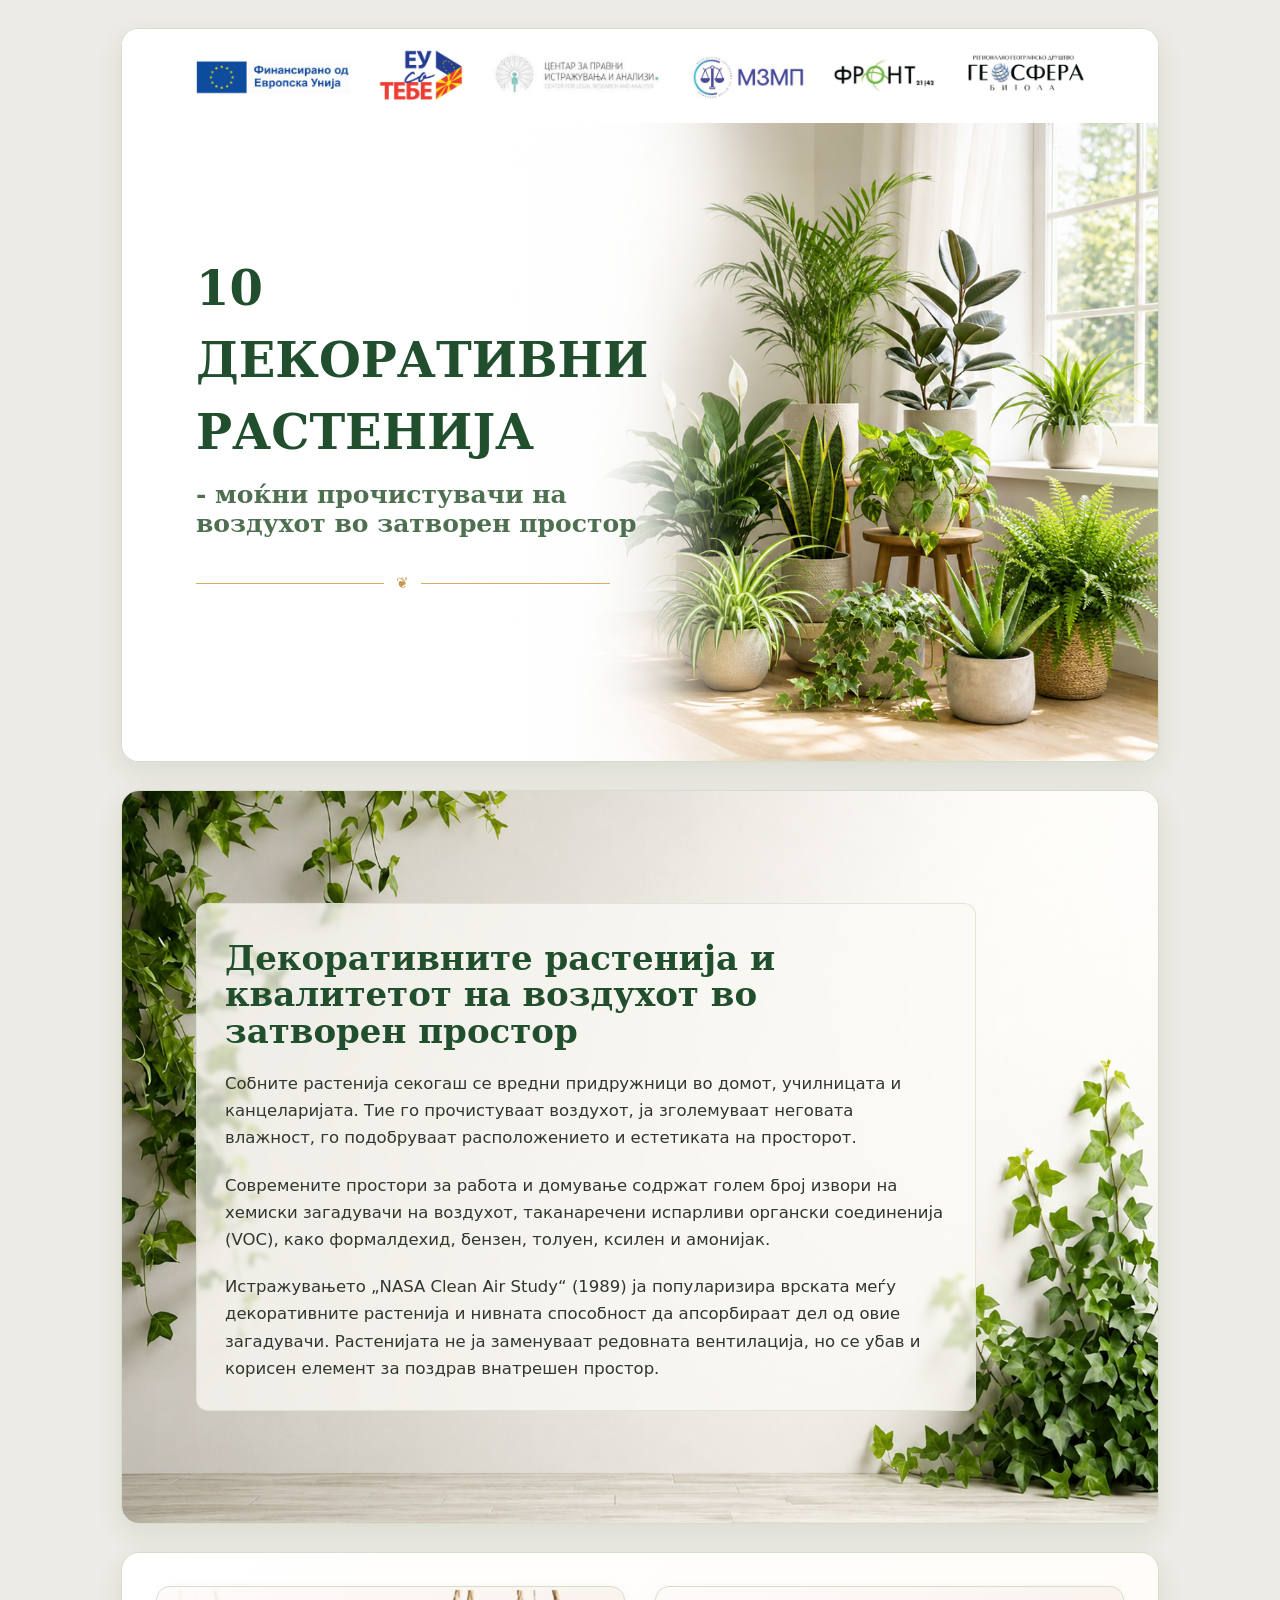
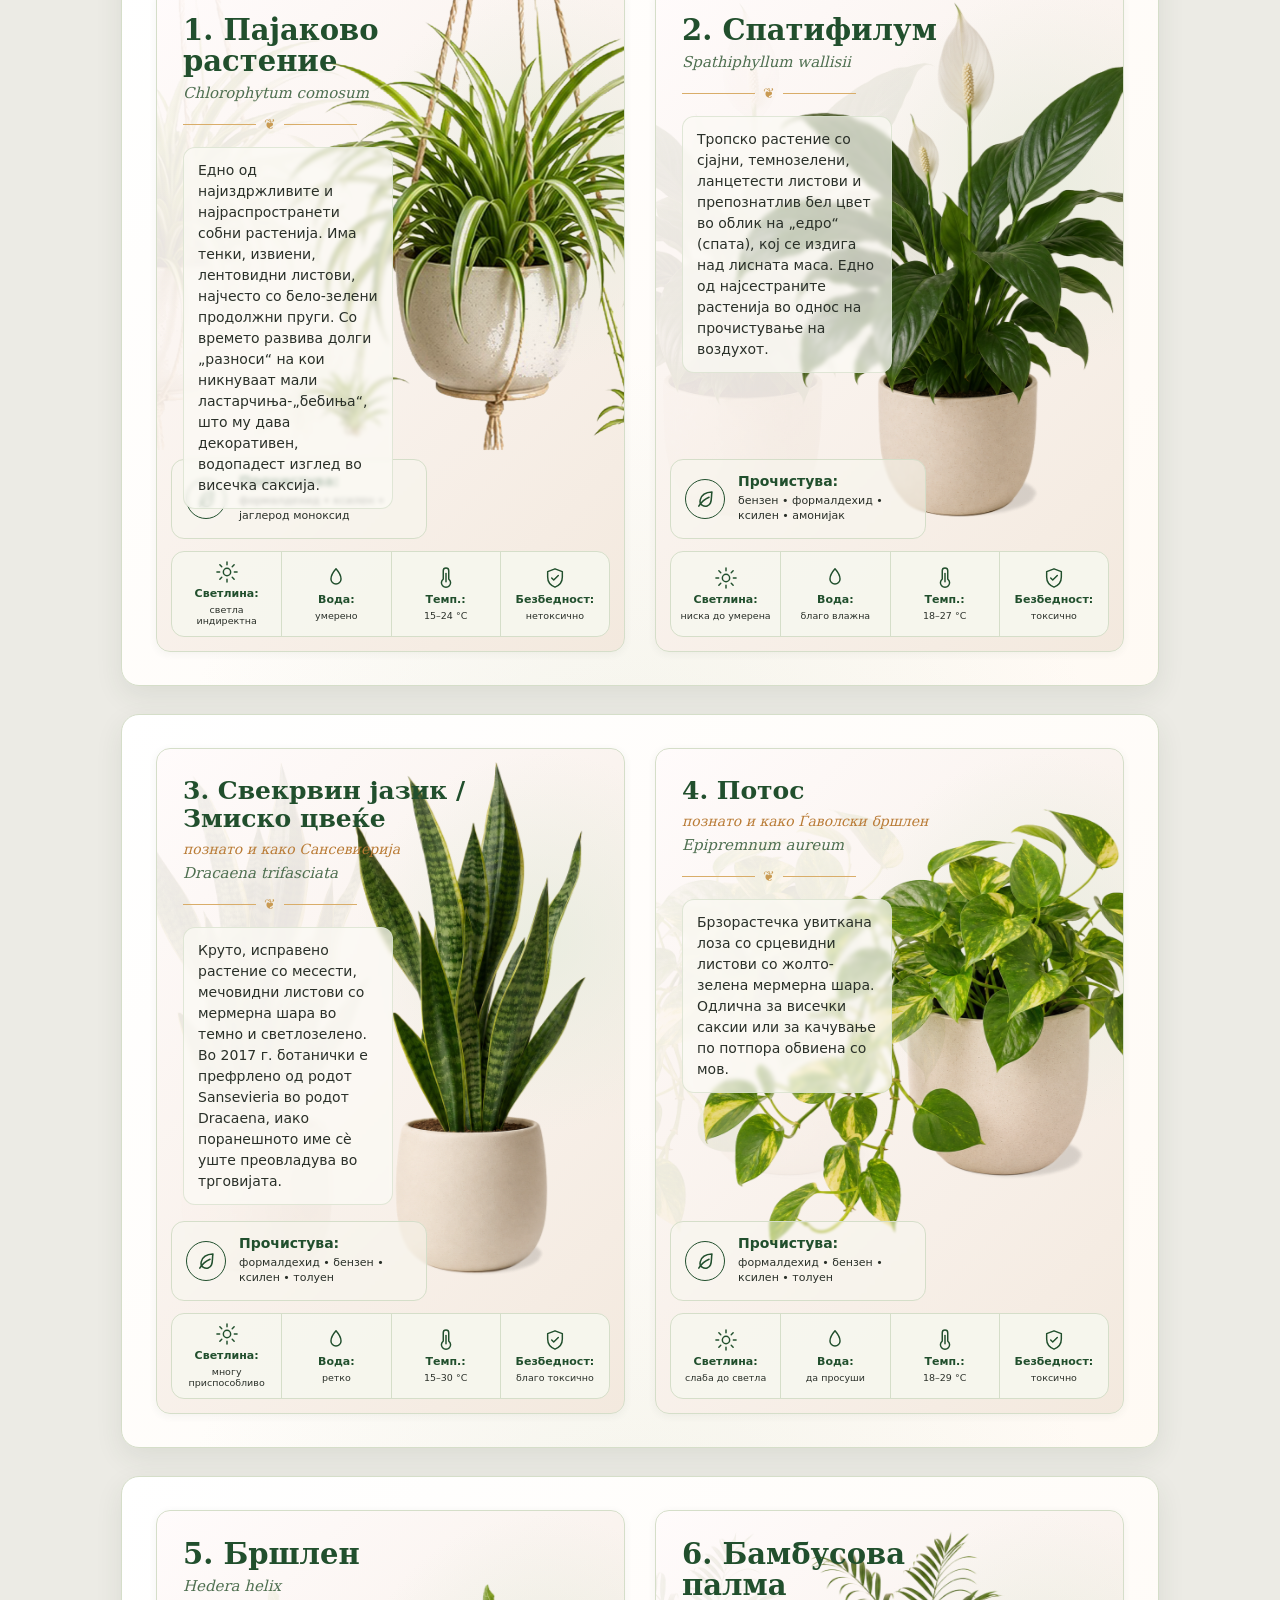
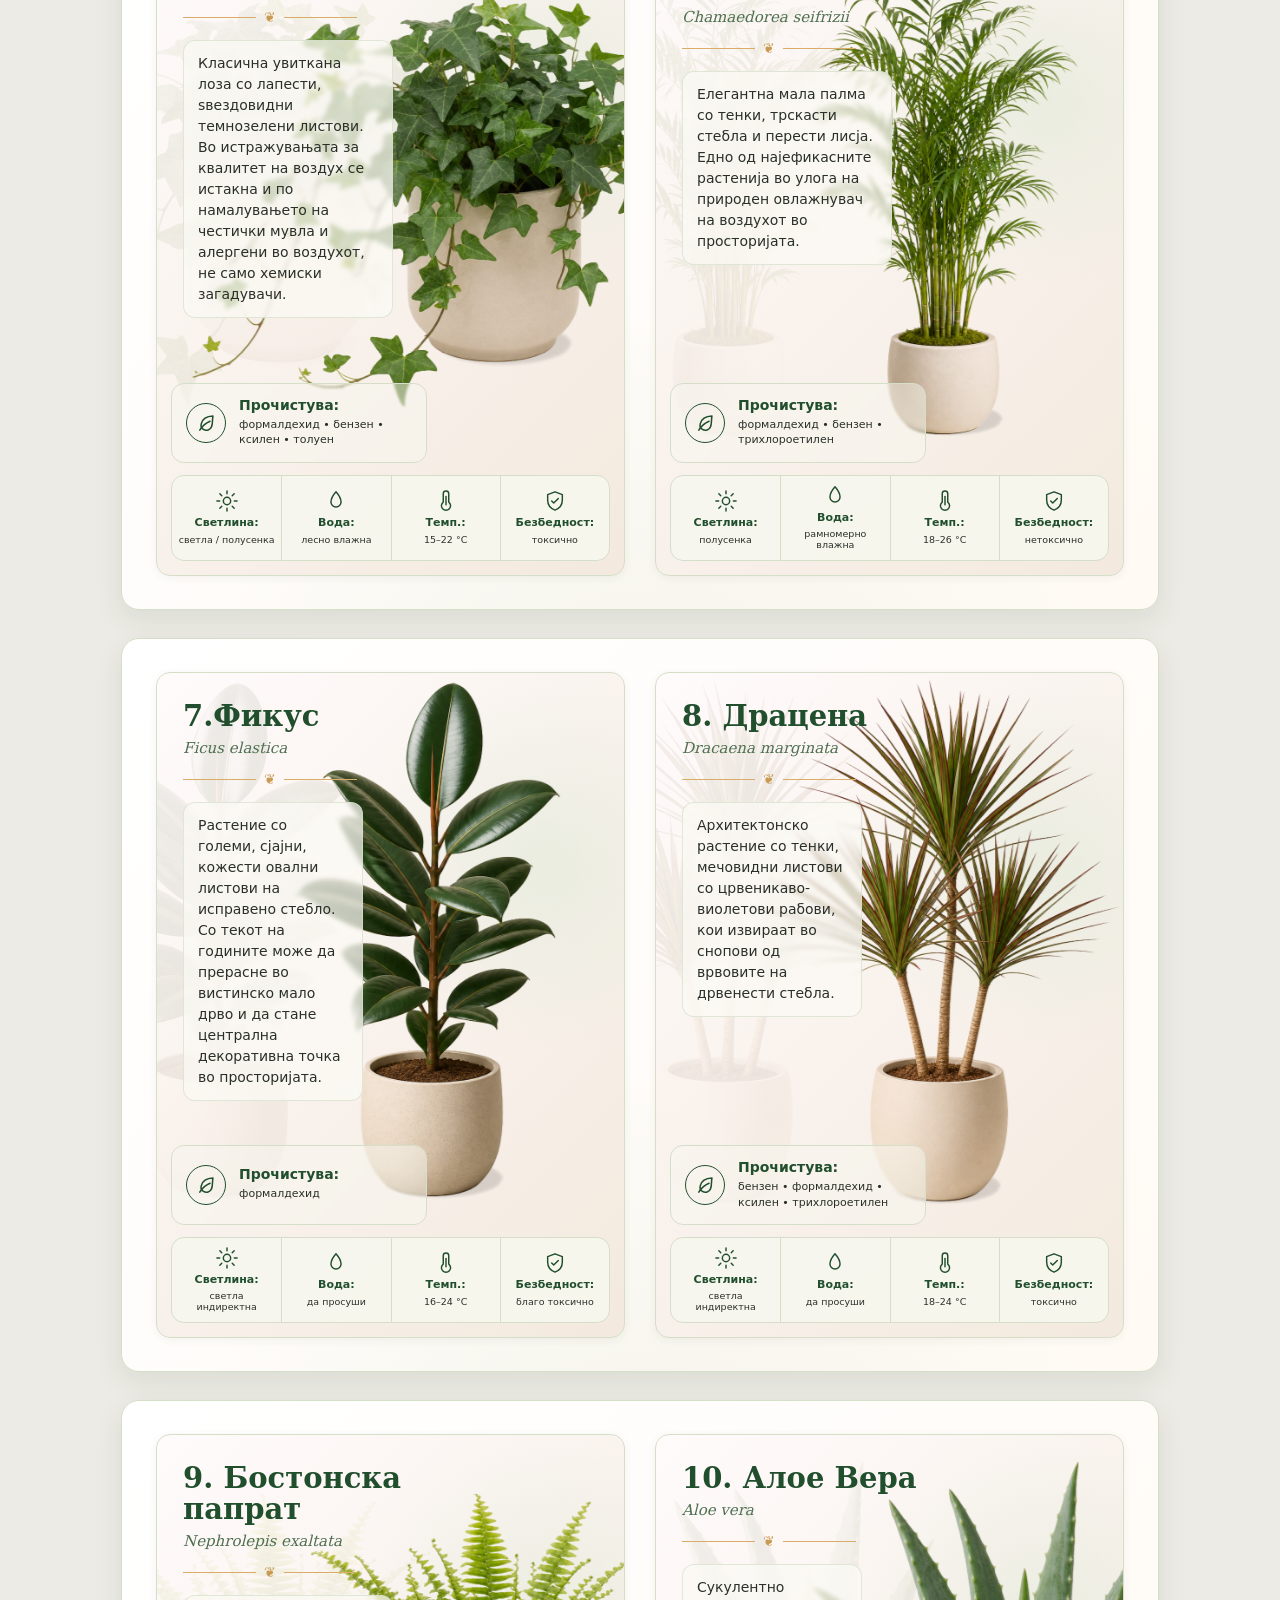
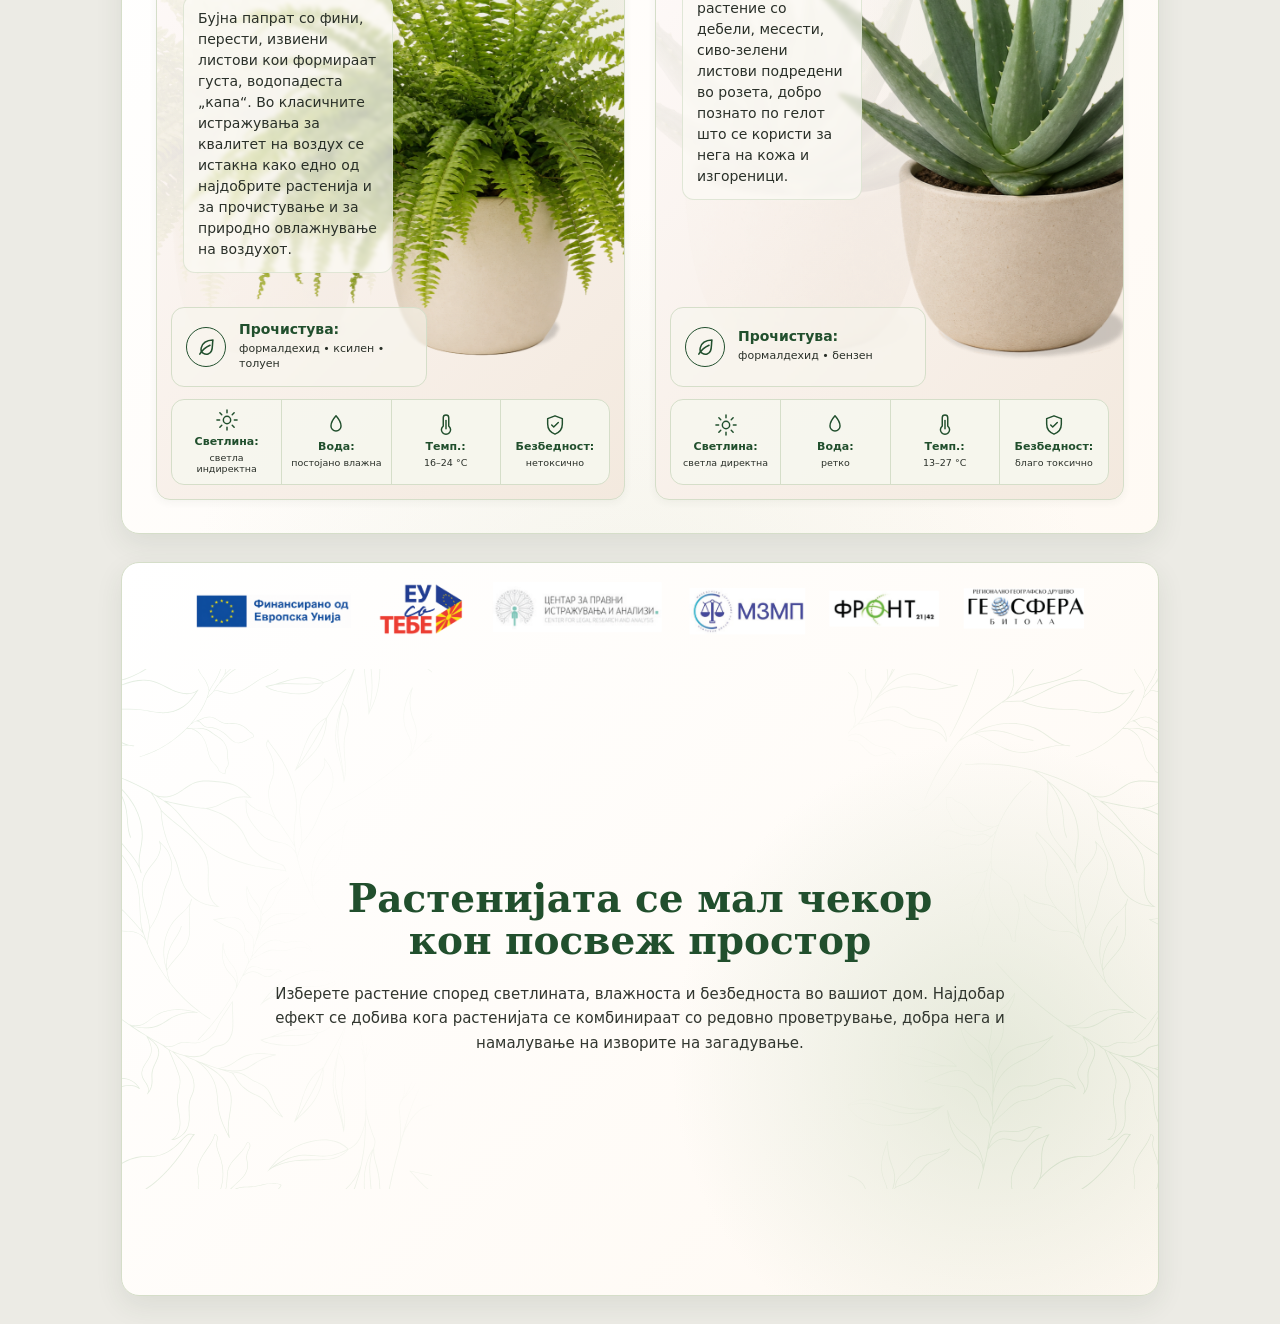
==== index.html @ d928bf4b "stable 2" ====
<!doctype html>
<html lang="mk">
<head>
  <meta charset="UTF-8" />
  <meta name="viewport" content="width=device-width, initial-scale=1.0" />
  <title>Декоративни растенија — картички</title>
  <script>
    (() => {
      const params = new URLSearchParams(window.location.search);
      const exportMode = params.get("export");

      if (exportMode === "mobile" || exportMode === "print") {
        document.documentElement.dataset.export = exportMode;
      }
    })();
  </script>
  <link rel="stylesheet" href="styles.css" />
</head>
<body>
  <main class="page">
    <section class="book-page cover-page">
      <img class="cover-photo" src="public/assets/cover/plants-window-cover.png" alt="" aria-hidden="true" />
      <img class="sponsor-strip" src="public/assets/logos/Sponsors-03.png" alt="Логоа на спонзори" />

      <div class="cover-page__content">
        <h1>10 ДЕКОРАТИВНИ РАСТЕНИЈА<span> - моќни прочистувачи на воздухот во затворен простор</span></h1>
        <div class="cover-ornament" aria-hidden="true">
          <span></span><b>❦</b><span></span>
        </div>
        <!-- <p>
          Практичен водич за собни растенија што го освежуваат просторот,
          ја подобруваат влажноста и внесуваат природна рамнотежа во домот,
          училницата или канцеларијата.
        </p> -->

        <!-- <div class="cover-grid" aria-hidden="true">
          <div><img src="spider-plant.png" alt="" /></div>
          <div><img src="peace-lily.png" alt="" /></div>
          <div><img src="snake-plant.png" alt="" /></div>
          <div><img src="pothos.png" alt="" /></div>
          <div><img src="english-ivy.png" alt="" /></div>
          <div><img src="bamboo-palm.png" alt="" /></div>
          <div><img src="rubber-plant.png" alt="" /></div>
          <div><img src="dracaena.png" alt="" /></div>
          <div><img src="boston-fern.png" alt="" /></div>
          <div><img src="aloe-vera.png" alt="" /></div>
        </div> -->
      </div>
    </section>

    <section class="book-page intro-page">
      <img class="intro-photo" src="public/assets/cover/cover-voved.png" alt="" aria-hidden="true" />
      <div class="intro-page__content">
        <div class="intro-copy">
        <h1>Декоративните растенија и квалитетот на воздухот во затворен простор</h1>
        <p>
          Собните растенија секогаш се вредни придружници во домот, училницата
          и канцеларијата. Тие го прочистуваат воздухот, ја зголемуваат неговата
          влажност, го подобруваат расположението и естетиката на просторот.
        </p>
        <p>
          Современите простори за работа и домување содржат голем број извори
          на хемиски загадувачи на воздухот, таканаречени испарливи органски
          соединенија (VOC), како формалдехид, бензен, толуен, ксилен и амонијак.
        </p>
        <p>
          Истражувањето „NASA Clean Air Study“ (1989) ја популаризира врската
          меѓу декоративните растенија и нивната способност да апсорбираат дел
          од овие загадувачи. Растенијата не ја заменуваат редовната вентилација,
          но се убав и корисен елемент за поздрав внатрешен простор.
        </p>
        </div>
      </div>
    </section>

    <section class="book-page flower-sheet">
    <article class="plant-card">
      <img class="plant-watermark" src="spider-plant.png" alt="" aria-hidden="true" />

      <header class="plant-card__header">
        <h1><span>1.</span> Пајаково растение</h1>
        
        <p class="latin-name">Chlorophytum comosum</p>
        <div class="ornament" aria-hidden="true">
          <span></span><b>❦</b><span></span>
        </div>
      </header>

      <p class="description">
        Едно од најиздржливите и најраспространети собни растенија. Има тенки,
        извиени, лентовидни листови, најчесто со бело-зелени продолжни пруги.
        Со времето развива долги „разноси“ на кои никнуваат мали
        ластарчиња-„бебиња“, што му дава декоративен, водопадест изглед во
        висечка саксија.
      </p>

      <img
        class="plant-photo"
        src="spider-plant.png"
        alt="Пајаково растение во висечка саксија"
      />

      <section class="purifies" aria-label="Материи што ги прочистува">
        <div class="purifies__icon" aria-hidden="true">
          <svg viewBox="0 0 24 24">
            <path d="M18.7 5.3C12.3 5.5 7.8 8.2 6.5 13.4c-.6 2.3.4 4.6 2.3 5.8 3.2 2 7.1.5 8.4-2.6 1.5-3.5.7-7.2 1.5-11.3Z"/>
            <path d="M5 20c2.6-4.4 6.1-7.4 10.7-9.3"/>
          </svg>
        </div>
        <div>
          <h2>Прочистува:</h2>
          <p>формалдехид • ксилен • јаглерод моноксид</p>
        </div>
      </section>

      <section class="specs" aria-label="Основни услови за одгледување">
        <div class="spec">
          <svg viewBox="0 0 24 24" aria-hidden="true">
            <circle cx="12" cy="12" r="4"/>
            <path d="M12 1v3M12 20v3M1 12h3M20 12h3M4.2 4.2l2.1 2.1M17.7 17.7l2.1 2.1M19.8 4.2l-2.1 2.1M6.3 17.7l-2.1 2.1"/>
          </svg>
          <strong>Светлина:</strong>
          <span>светла индиректна</span>
        </div>

        <div class="spec">
          <svg viewBox="0 0 24 24" aria-hidden="true">
            <path d="M12 2S6.5 8.3 6.5 13a5.5 5.5 0 0 0 11 0C17.5 8.3 12 2 12 2Z"/>
          </svg>
          <strong>Вода:</strong>
          <span>умерено</span>
        </div>

        <div class="spec">
          <svg viewBox="0 0 24 24" aria-hidden="true">
            <path d="M9 4a3 3 0 0 1 6 0v9.2a5 5 0 1 1-6 0V4Z"/>
            <path d="M12 7v9"/>
          </svg>
          <strong>Темп.:</strong>
          <span>15–24 °C</span>
        </div>

        <div class="spec">
          <svg viewBox="0 0 24 24" aria-hidden="true">
            <path d="M12 2 20 5v6c0 5.1-3.4 9.3-8 11-4.6-1.7-8-5.9-8-11V5l8-3Z"/>
            <path d="m8.4 12 2.2 2.2 5-5"/>
          </svg>
          <strong>Безбедност:</strong>
          <span>нетоксично</span>
        </div>
      </section>
    </article>

    <article class="plant-card">
      <img class="plant-watermark" src="peace-lily.png" alt="" aria-hidden="true" />

      <header class="plant-card__header">
        <h1><span>2.</span> Спатифилум</h1>
        <p class="latin-name">Spathiphyllum wallisii</p>
        <div class="ornament" aria-hidden="true">
          <span></span><b>❦</b><span></span>
        </div>
      </header>

      <p class="description">
        Тропско растение со сјајни, темнозелени, ланцетести листови и
        препознатлив бел цвет во облик на „едро“ (спата), кој се издига над
        лисната маса. Едно од најсестраните растенија во однос на прочистување
        на воздухот.
      </p>

      <img
        class="plant-photo"
        src="peace-lily.png"
        alt="Мировно лилје во светла саксија"
      />

      <section class="purifies" aria-label="Материи што ги прочистува">
        <div class="purifies__icon" aria-hidden="true">
          <svg viewBox="0 0 24 24">
            <path d="M18.7 5.3C12.3 5.5 7.8 8.2 6.5 13.4c-.6 2.3.4 4.6 2.3 5.8 3.2 2 7.1.5 8.4-2.6 1.5-3.5.7-7.2 1.5-11.3Z"/>
            <path d="M5 20c2.6-4.4 6.1-7.4 10.7-9.3"/>
          </svg>
        </div>
        <div>
          <h2>Прочистува:</h2>
          <p>бензен • формалдехид • ксилен • амонијак</p>
        </div>
      </section>

      <section class="specs" aria-label="Основни услови за одгледување">
        <div class="spec">
          <svg viewBox="0 0 24 24" aria-hidden="true">
            <circle cx="12" cy="12" r="4"/>
            <path d="M12 1v3M12 20v3M1 12h3M20 12h3M4.2 4.2l2.1 2.1M17.7 17.7l2.1 2.1M19.8 4.2l-2.1 2.1M6.3 17.7l-2.1 2.1"/>
          </svg>
          <strong>Светлина:</strong>
          <span>ниска до умерена</span>
        </div>

        <div class="spec">
          <svg viewBox="0 0 24 24" aria-hidden="true">
            <path d="M12 2S6.5 8.3 6.5 13a5.5 5.5 0 0 0 11 0C17.5 8.3 12 2 12 2Z"/>
          </svg>
          <strong>Вода:</strong>
          <span>благо влажна</span>
        </div>

        <div class="spec">
          <svg viewBox="0 0 24 24" aria-hidden="true">
            <path d="M9 4a3 3 0 0 1 6 0v9.2a5 5 0 1 1-6 0V4Z"/>
            <path d="M12 7v9"/>
          </svg>
          <strong>Темп.:</strong>
          <span>18–27 °C</span>
        </div>

        <div class="spec">
          <svg viewBox="0 0 24 24" aria-hidden="true">
            <path d="M12 2 20 5v6c0 5.1-3.4 9.3-8 11-4.6-1.7-8-5.9-8-11V5l8-3Z"/>
            <path d="m8.4 12 2.2 2.2 5-5"/>
          </svg>
          <strong>Безбедност:</strong>
          <span>токсично</span>
        </div>
      </section>
    </article>
    </section>

    <section class="book-page flower-sheet">
    <article class="plant-card plant-card--compact">
      <img class="plant-watermark" src="snake-plant.png" alt="" aria-hidden="true" />

      <header class="plant-card__header">
        <h1><span>3.</span> Свекрвин јазик / Змиско цвеќе</h1>
        <p class="common-name">познато и како Сансевиерија</p>
        <p class="latin-name">Dracaena trifasciata</p>
        <div class="ornament" aria-hidden="true">
          <span></span><b>❦</b><span></span>
        </div>
      </header>

      <p class="description">
        Круто, исправено растение со месести, мечовидни листови со мермерна шара
        во темно и светлозелено. Во 2017 г. ботанички е префрлено од родот
        Sansevieria во родот Dracaena, иако поранешното име сè уште преовладува
        во трговијата.
      </p>

      <img class="plant-photo" src="snake-plant.png" alt="Свекрвин јазик во светла саксија" />

      <section class="purifies" aria-label="Материи што ги прочистува">
        <div class="purifies__icon" aria-hidden="true">
          <svg viewBox="0 0 24 24">
            <path d="M18.7 5.3C12.3 5.5 7.8 8.2 6.5 13.4c-.6 2.3.4 4.6 2.3 5.8 3.2 2 7.1.5 8.4-2.6 1.5-3.5.7-7.2 1.5-11.3Z"/>
            <path d="M5 20c2.6-4.4 6.1-7.4 10.7-9.3"/>
          </svg>
        </div>
        <div>
          <h2>Прочистува:</h2>
          <p>формалдехид • бензен • ксилен • толуен</p>
        </div>
      </section>

      <section class="specs" aria-label="Основни услови за одгледување">
        <div class="spec">
          <svg viewBox="0 0 24 24" aria-hidden="true">
            <circle cx="12" cy="12" r="4"/>
            <path d="M12 1v3M12 20v3M1 12h3M20 12h3M4.2 4.2l2.1 2.1M17.7 17.7l2.1 2.1M19.8 4.2l-2.1 2.1M6.3 17.7l-2.1 2.1"/>
          </svg>
          <strong>Светлина:</strong>
          <span>многу приспособливо</span>
        </div>
        <div class="spec">
          <svg viewBox="0 0 24 24" aria-hidden="true">
            <path d="M12 2S6.5 8.3 6.5 13a5.5 5.5 0 0 0 11 0C17.5 8.3 12 2 12 2Z"/>
          </svg>
          <strong>Вода:</strong>
          <span>ретко</span>
        </div>
        <div class="spec">
          <svg viewBox="0 0 24 24" aria-hidden="true">
            <path d="M9 4a3 3 0 0 1 6 0v9.2a5 5 0 1 1-6 0V4Z"/>
            <path d="M12 7v9"/>
          </svg>
          <strong>Темп.:</strong>
          <span>15–30 °C</span>
        </div>
        <div class="spec">
          <svg viewBox="0 0 24 24" aria-hidden="true">
            <path d="M12 2 20 5v6c0 5.1-3.4 9.3-8 11-4.6-1.7-8-5.9-8-11V5l8-3Z"/>
            <path d="m8.4 12 2.2 2.2 5-5"/>
          </svg>
          <strong>Безбедност:</strong>
          <span>благо токсично</span>
        </div>
      </section>
    </article>

    <article class="plant-card plant-card--compact">
      <img class="plant-watermark" src="pothos.png" alt="" aria-hidden="true" />

      <header class="plant-card__header">
        <h1><span>4.</span> Потос</h1>
        <p class="common-name">познато и како Ѓаволски бршлен</p>
        <p class="latin-name">Epipremnum aureum</p>
        <div class="ornament" aria-hidden="true">
          <span></span><b>❦</b><span></span>
        </div>
      </header>

      <p class="description">
        Брзорастечка увиткана лоза со срцевидни листови со жолто-зелена мермерна
        шара. Одлична за висечки саксии или за качување по потпора обвиена со
        мов.
      </p>

      <img class="plant-photo" src="pothos.png" alt="Потос во светла саксија" />

      <section class="purifies" aria-label="Материи што ги прочистува">
        <div class="purifies__icon" aria-hidden="true">
          <svg viewBox="0 0 24 24">
            <path d="M18.7 5.3C12.3 5.5 7.8 8.2 6.5 13.4c-.6 2.3.4 4.6 2.3 5.8 3.2 2 7.1.5 8.4-2.6 1.5-3.5.7-7.2 1.5-11.3Z"/>
            <path d="M5 20c2.6-4.4 6.1-7.4 10.7-9.3"/>
          </svg>
        </div>
        <div>
          <h2>Прочистува:</h2>
          <p>формалдехид • бензен • ксилен • толуен</p>
        </div>
      </section>

      <section class="specs" aria-label="Основни услови за одгледување">
        <div class="spec">
          <svg viewBox="0 0 24 24" aria-hidden="true">
            <circle cx="12" cy="12" r="4"/>
            <path d="M12 1v3M12 20v3M1 12h3M20 12h3M4.2 4.2l2.1 2.1M17.7 17.7l2.1 2.1M19.8 4.2l-2.1 2.1M6.3 17.7l-2.1 2.1"/>
          </svg>
          <strong>Светлина:</strong>
          <span>слаба до светла</span>
        </div>
        <div class="spec">
          <svg viewBox="0 0 24 24" aria-hidden="true">
            <path d="M12 2S6.5 8.3 6.5 13a5.5 5.5 0 0 0 11 0C17.5 8.3 12 2 12 2Z"/>
          </svg>
          <strong>Вода:</strong>
          <span>да просуши</span>
        </div>
        <div class="spec">
          <svg viewBox="0 0 24 24" aria-hidden="true">
            <path d="M9 4a3 3 0 0 1 6 0v9.2a5 5 0 1 1-6 0V4Z"/>
            <path d="M12 7v9"/>
          </svg>
          <strong>Темп.:</strong>
          <span>18–29 °C</span>
        </div>
        <div class="spec">
          <svg viewBox="0 0 24 24" aria-hidden="true">
            <path d="M12 2 20 5v6c0 5.1-3.4 9.3-8 11-4.6-1.7-8-5.9-8-11V5l8-3Z"/>
            <path d="m8.4 12 2.2 2.2 5-5"/>
          </svg>
          <strong>Безбедност:</strong>
          <span>токсично</span>
        </div>
      </section>
    </article>
    </section>

    <section class="book-page flower-sheet">
    <article class="plant-card">
      <img class="plant-watermark" src="english-ivy.png" alt="" aria-hidden="true" />

      <header class="plant-card__header">
        <h1><span>5.</span> Бршлен</h1>
   
        <p class="latin-name">Hedera helix</p>
        <div class="ornament" aria-hidden="true">
          <span></span><b>❦</b><span></span>
        </div>
      </header>

      <p class="description">
        Класична увиткана лоза со лапести, ѕвездовидни темнозелени листови. Во
        истражувањата за квалитет на воздух се истакна и по намалувањето на
        честички мувла и алергени во воздухот, не само хемиски загадувачи.
      </p>

      <img class="plant-photo" src="english-ivy.png" alt="Бршлен во светла саксија" />

      <section class="purifies" aria-label="Материи што ги прочистува">
        <div class="purifies__icon" aria-hidden="true">
          <svg viewBox="0 0 24 24">
            <path d="M18.7 5.3C12.3 5.5 7.8 8.2 6.5 13.4c-.6 2.3.4 4.6 2.3 5.8 3.2 2 7.1.5 8.4-2.6 1.5-3.5.7-7.2 1.5-11.3Z"/>
            <path d="M5 20c2.6-4.4 6.1-7.4 10.7-9.3"/>
          </svg>
        </div>
        <div>
          <h2>Прочистува:</h2>
          <p>формалдехид • бензен • ксилен • толуен</p>
        </div>
      </section>

      <section class="specs" aria-label="Основни услови за одгледување">
        <div class="spec">
          <svg viewBox="0 0 24 24" aria-hidden="true">
            <circle cx="12" cy="12" r="4"/>
            <path d="M12 1v3M12 20v3M1 12h3M20 12h3M4.2 4.2l2.1 2.1M17.7 17.7l2.1 2.1M19.8 4.2l-2.1 2.1M6.3 17.7l-2.1 2.1"/>
          </svg>
          <strong>Светлина:</strong>
          <span>светла / полусенка</span>
        </div>
        <div class="spec">
          <svg viewBox="0 0 24 24" aria-hidden="true">
            <path d="M12 2S6.5 8.3 6.5 13a5.5 5.5 0 0 0 11 0C17.5 8.3 12 2 12 2Z"/>
          </svg>
          <strong>Вода:</strong>
          <span>лесно влажна</span>
        </div>
        <div class="spec">
          <svg viewBox="0 0 24 24" aria-hidden="true">
            <path d="M9 4a3 3 0 0 1 6 0v9.2a5 5 0 1 1-6 0V4Z"/>
            <path d="M12 7v9"/>
          </svg>
          <strong>Темп.:</strong>
          <span>15–22 °C</span>
        </div>
        <div class="spec">
          <svg viewBox="0 0 24 24" aria-hidden="true">
            <path d="M12 2 20 5v6c0 5.1-3.4 9.3-8 11-4.6-1.7-8-5.9-8-11V5l8-3Z"/>
            <path d="m8.4 12 2.2 2.2 5-5"/>
          </svg>
          <strong>Безбедност:</strong>
          <span>токсично</span>
        </div>
      </section>
    </article>

    <article class="plant-card">
      <img class="plant-watermark" src="bamboo-palm.png" alt="" aria-hidden="true" />

      <header class="plant-card__header">
        <h1><span>6.</span> Бамбусова<br>палма</h1>
        
        <p class="latin-name">Chamaedorea seifrizii</p>
        <div class="ornament" aria-hidden="true">
          <span></span><b>❦</b><span></span>
        </div>
      </header>

      <p class="description">
        Елегантна мала палма со тенки, трскасти стебла и перести лисја. Едно од
        најефикасните растенија во улога на природен овлажнувач на воздухот во
        просторијата.
      </p>

      <img class="plant-photo" src="bamboo-palm.png" alt="Бамбусова палма во светла саксија" />

      <section class="purifies" aria-label="Материи што ги прочистува">
        <div class="purifies__icon" aria-hidden="true">
          <svg viewBox="0 0 24 24">
            <path d="M18.7 5.3C12.3 5.5 7.8 8.2 6.5 13.4c-.6 2.3.4 4.6 2.3 5.8 3.2 2 7.1.5 8.4-2.6 1.5-3.5.7-7.2 1.5-11.3Z"/>
            <path d="M5 20c2.6-4.4 6.1-7.4 10.7-9.3"/>
          </svg>
        </div>
        <div>
          <h2>Прочистува:</h2>
          <p>формалдехид • бензен • трихлороетилен</p>
        </div>
      </section>

      <section class="specs" aria-label="Основни услови за одгледување">
        <div class="spec">
          <svg viewBox="0 0 24 24" aria-hidden="true">
            <circle cx="12" cy="12" r="4"/>
            <path d="M12 1v3M12 20v3M1 12h3M20 12h3M4.2 4.2l2.1 2.1M17.7 17.7l2.1 2.1M19.8 4.2l-2.1 2.1M6.3 17.7l-2.1 2.1"/>
          </svg>
          <strong>Светлина:</strong>
          <span>полусенка</span>
        </div>
        <div class="spec">
          <svg viewBox="0 0 24 24" aria-hidden="true">
            <path d="M12 2S6.5 8.3 6.5 13a5.5 5.5 0 0 0 11 0C17.5 8.3 12 2 12 2Z"/>
          </svg>
          <strong>Вода:</strong>
          <span>рамномерно влажна</span>
        </div>
        <div class="spec">
          <svg viewBox="0 0 24 24" aria-hidden="true">
            <path d="M9 4a3 3 0 0 1 6 0v9.2a5 5 0 1 1-6 0V4Z"/>
            <path d="M12 7v9"/>
          </svg>
          <strong>Темп.:</strong>
          <span>18–26 °C</span>
        </div>
        <div class="spec">
          <svg viewBox="0 0 24 24" aria-hidden="true">
            <path d="M12 2 20 5v6c0 5.1-3.4 9.3-8 11-4.6-1.7-8-5.9-8-11V5l8-3Z"/>
            <path d="m8.4 12 2.2 2.2 5-5"/>
          </svg>
          <strong>Безбедност:</strong>
          <span>нетоксично</span>
        </div>
      </section>
    </article>
    </section>

    <section class="book-page flower-sheet">
    <article class="plant-card">
      <img class="plant-watermark" src="rubber-plant.png" alt="" aria-hidden="true" />

      <header class="plant-card__header">
        <h1><span>7.</span>Фикус</h1>
       
        <p class="latin-name">Ficus elastica</p>
        <div class="ornament" aria-hidden="true">
          <span></span><b>❦</b><span></span>
        </div>
      </header>

      <p class="description" id="fikus">
        Растение со големи, сјајни, кожести овални листови на исправено стебло.
        Со текот на годините може да прерасне во вистинско мало дрво и да стане
        централна декоративна точка во просторијата.
      </p>

      <img class="plant-photo" src="rubber-plant.png" alt="Гумено дрво во светла саксија" />

      <section class="purifies" aria-label="Материи што ги прочистува">
        <div class="purifies__icon" aria-hidden="true">
          <svg viewBox="0 0 24 24">
            <path d="M18.7 5.3C12.3 5.5 7.8 8.2 6.5 13.4c-.6 2.3.4 4.6 2.3 5.8 3.2 2 7.1.5 8.4-2.6 1.5-3.5.7-7.2 1.5-11.3Z"/>
            <path d="M5 20c2.6-4.4 6.1-7.4 10.7-9.3"/>
          </svg>
        </div>
        <div>
          <h2>Прочистува:</h2>
          <p>формалдехид</p>
        </div>
      </section>

      <section class="specs" aria-label="Основни услови за одгледување">
        <div class="spec">
          <svg viewBox="0 0 24 24" aria-hidden="true">
            <circle cx="12" cy="12" r="4"/>
            <path d="M12 1v3M12 20v3M1 12h3M20 12h3M4.2 4.2l2.1 2.1M17.7 17.7l2.1 2.1M19.8 4.2l-2.1 2.1M6.3 17.7l-2.1 2.1"/>
          </svg>
          <strong>Светлина:</strong>
          <span>светла индиректна</span>
        </div>
        <div class="spec">
          <svg viewBox="0 0 24 24" aria-hidden="true">
            <path d="M12 2S6.5 8.3 6.5 13a5.5 5.5 0 0 0 11 0C17.5 8.3 12 2 12 2Z"/>
          </svg>
          <strong>Вода:</strong>
          <span>да просуши</span>
        </div>
        <div class="spec">
          <svg viewBox="0 0 24 24" aria-hidden="true">
            <path d="M9 4a3 3 0 0 1 6 0v9.2a5 5 0 1 1-6 0V4Z"/>
            <path d="M12 7v9"/>
          </svg>
          <strong>Темп.:</strong>
          <span>16–24 °C</span>
        </div>
        <div class="spec">
          <svg viewBox="0 0 24 24" aria-hidden="true">
            <path d="M12 2 20 5v6c0 5.1-3.4 9.3-8 11-4.6-1.7-8-5.9-8-11V5l8-3Z"/>
            <path d="m8.4 12 2.2 2.2 5-5"/>
          </svg>
          <strong>Безбедност:</strong>
          <span>благо токсично</span>
        </div>
      </section>
    </article>

    <article class="plant-card">
      <img class="plant-watermark" src="dracaena.png" alt="" aria-hidden="true" />

      <header class="plant-card__header">
        <h1><span>8.</span> Драцена</h1>
        <p class="latin-name">Dracaena marginata</p>
        <div class="ornament" aria-hidden="true">
          <span></span><b>❦</b><span></span>
        </div>
      </header>

      <p class="description" id="drakena">
        Архитектонско растение со тенки, мечовидни листови со црвеникаво-виолетови
        рабови, кои извираат во снопови од врвовите на дрвенести стебла.
      </p>

      <img class="plant-photo" src="dracaena.png" alt="Дракена во светла саксија" />

      <section class="purifies" aria-label="Материи што ги прочистува">
        <div class="purifies__icon" aria-hidden="true">
          <svg viewBox="0 0 24 24">
            <path d="M18.7 5.3C12.3 5.5 7.8 8.2 6.5 13.4c-.6 2.3.4 4.6 2.3 5.8 3.2 2 7.1.5 8.4-2.6 1.5-3.5.7-7.2 1.5-11.3Z"/>
            <path d="M5 20c2.6-4.4 6.1-7.4 10.7-9.3"/>
          </svg>
        </div>
        <div>
          <h2>Прочистува:</h2>
          <p>бензен • формалдехид • ксилен • трихлороетилен</p>
        </div>
      </section>

      <section class="specs" aria-label="Основни услови за одгледување">
        <div class="spec">
          <svg viewBox="0 0 24 24" aria-hidden="true">
            <circle cx="12" cy="12" r="4"/>
            <path d="M12 1v3M12 20v3M1 12h3M20 12h3M4.2 4.2l2.1 2.1M17.7 17.7l2.1 2.1M19.8 4.2l-2.1 2.1M6.3 17.7l-2.1 2.1"/>
          </svg>
          <strong>Светлина:</strong>
          <span>светла индиректна</span>
        </div>
        <div class="spec">
          <svg viewBox="0 0 24 24" aria-hidden="true">
            <path d="M12 2S6.5 8.3 6.5 13a5.5 5.5 0 0 0 11 0C17.5 8.3 12 2 12 2Z"/>
          </svg>
          <strong>Вода:</strong>
          <span>да просуши</span>
        </div>
        <div class="spec">
          <svg viewBox="0 0 24 24" aria-hidden="true">
            <path d="M9 4a3 3 0 0 1 6 0v9.2a5 5 0 1 1-6 0V4Z"/>
            <path d="M12 7v9"/>
          </svg>
          <strong>Темп.:</strong>
          <span>18–24 °C</span>
        </div>
        <div class="spec">
          <svg viewBox="0 0 24 24" aria-hidden="true">
            <path d="M12 2 20 5v6c0 5.1-3.4 9.3-8 11-4.6-1.7-8-5.9-8-11V5l8-3Z"/>
            <path d="m8.4 12 2.2 2.2 5-5"/>
          </svg>
          <strong>Безбедност:</strong>
          <span>токсично</span>
        </div>
      </section>
    </article>
    </section>

    <section class="book-page flower-sheet">
    <article class="plant-card">
      <img class="plant-watermark" src="boston-fern.png" alt="" aria-hidden="true" />

      <header class="plant-card__header">
        <h1><span>9.</span> Бостонска папрат</h1>
        
        <p class="latin-name">Nephrolepis exaltata</p>
        <div class="ornament" aria-hidden="true">
          <span></span><b>❦</b><span></span>
        </div>
      </header>

      <p class="description">
        Бујна папрат со фини, перести, извиени листови кои формираат густа,
        водопадеста „капа“. Во класичните истражувања за квалитет на воздух се
        истакна како едно од најдобрите растенија и за прочистување и за
        природно овлажнување на воздухот.
      </p>

      <img class="plant-photo" src="boston-fern.png" alt="Бостонска папрат во светла саксија" />

      <section class="purifies" aria-label="Материи што ги прочистува">
        <div class="purifies__icon" aria-hidden="true">
          <svg viewBox="0 0 24 24">
            <path d="M18.7 5.3C12.3 5.5 7.8 8.2 6.5 13.4c-.6 2.3.4 4.6 2.3 5.8 3.2 2 7.1.5 8.4-2.6 1.5-3.5.7-7.2 1.5-11.3Z"/>
            <path d="M5 20c2.6-4.4 6.1-7.4 10.7-9.3"/>
          </svg>
        </div>
        <div>
          <h2>Прочистува:</h2>
          <p>формалдехид • ксилен • толуен</p>
        </div>
      </section>

      <section class="specs" aria-label="Основни услови за одгледување">
        <div class="spec">
          <svg viewBox="0 0 24 24" aria-hidden="true">
            <circle cx="12" cy="12" r="4"/>
            <path d="M12 1v3M12 20v3M1 12h3M20 12h3M4.2 4.2l2.1 2.1M17.7 17.7l2.1 2.1M19.8 4.2l-2.1 2.1M6.3 17.7l-2.1 2.1"/>
          </svg>
          <strong>Светлина:</strong>
          <span>светла индиректна</span>
        </div>
        <div class="spec">
          <svg viewBox="0 0 24 24" aria-hidden="true">
            <path d="M12 2S6.5 8.3 6.5 13a5.5 5.5 0 0 0 11 0C17.5 8.3 12 2 12 2Z"/>
          </svg>
          <strong>Вода:</strong>
          <span>постојано влажна</span>
        </div>
        <div class="spec">
          <svg viewBox="0 0 24 24" aria-hidden="true">
            <path d="M9 4a3 3 0 0 1 6 0v9.2a5 5 0 1 1-6 0V4Z"/>
            <path d="M12 7v9"/>
          </svg>
          <strong>Темп.:</strong>
          <span>16–24 °C</span>
        </div>
        <div class="spec">
          <svg viewBox="0 0 24 24" aria-hidden="true">
            <path d="M12 2 20 5v6c0 5.1-3.4 9.3-8 11-4.6-1.7-8-5.9-8-11V5l8-3Z"/>
            <path d="m8.4 12 2.2 2.2 5-5"/>
          </svg>
          <strong>Безбедност:</strong>
          <span>нетоксично</span>
        </div>
      </section>
    </article>

    <article class="plant-card">
      <img class="plant-watermark" src="aloe-vera.png" alt="" aria-hidden="true" />

      <header class="plant-card__header">
        <h1><span>10.</span> Алое Вера</h1>

        <p class="latin-name">Aloe vera</p>
        <div class="ornament" aria-hidden="true">
          <span></span><b>❦</b><span></span>
        </div>
      </header>

      <p class="description" id="aloa-vera">
        Сукулентно растение со дебели, месести, сиво-зелени листови подредени во
        розета, добро познато по гелот што се користи за нега на кожа и
        изгореници.
      </p>

      <img class="plant-photo" src="aloe-vera.png" alt="Алоа Вера во светла саксија" />

      <section class="purifies" aria-label="Материи што ги прочистува">
        <div class="purifies__icon" aria-hidden="true">
          <svg viewBox="0 0 24 24">
            <path d="M18.7 5.3C12.3 5.5 7.8 8.2 6.5 13.4c-.6 2.3.4 4.6 2.3 5.8 3.2 2 7.1.5 8.4-2.6 1.5-3.5.7-7.2 1.5-11.3Z"/>
            <path d="M5 20c2.6-4.4 6.1-7.4 10.7-9.3"/>
          </svg>
        </div>
        <div>
          <h2>Прочистува:</h2>
          <p>формалдехид • бензен</p>
        </div>
      </section>

      <section class="specs" aria-label="Основни услови за одгледување">
        <div class="spec">
          <svg viewBox="0 0 24 24" aria-hidden="true">
            <circle cx="12" cy="12" r="4"/>
            <path d="M12 1v3M12 20v3M1 12h3M20 12h3M4.2 4.2l2.1 2.1M17.7 17.7l2.1 2.1M19.8 4.2l-2.1 2.1M6.3 17.7l-2.1 2.1"/>
          </svg>
          <strong>Светлина:</strong>
          <span>светла директна</span>
        </div>
        <div class="spec">
          <svg viewBox="0 0 24 24" aria-hidden="true">
            <path d="M12 2S6.5 8.3 6.5 13a5.5 5.5 0 0 0 11 0C17.5 8.3 12 2 12 2Z"/>
          </svg>
          <strong>Вода:</strong>
          <span>ретко</span>
        </div>
        <div class="spec">
          <svg viewBox="0 0 24 24" aria-hidden="true">
            <path d="M9 4a3 3 0 0 1 6 0v9.2a5 5 0 1 1-6 0V4Z"/>
            <path d="M12 7v9"/>
          </svg>
          <strong>Темп.:</strong>
          <span>13–27 °C</span>
        </div>
        <div class="spec">
          <svg viewBox="0 0 24 24" aria-hidden="true">
            <path d="M12 2 20 5v6c0 5.1-3.4 9.3-8 11-4.6-1.7-8-5.9-8-11V5l8-3Z"/>
            <path d="m8.4 12 2.2 2.2 5-5"/>
          </svg>
          <strong>Безбедност:</strong>
          <span>благо токсично</span>
        </div>
      </section>
    </article>
    </section>

    <section class="book-page closing-page">
      <img class="sponsor-strip" src="public/assets/logos/Sponsors-03.png" alt="Логоа на спонзори" />

      <div class="closing-page__content">
        <h1>Растенијата се мал чекор кон посвеж простор</h1>
        <p>
          Изберете растение според светлината, влажноста и безбедноста во вашиот
          дом. Најдобар ефект се добива кога растенијата се комбинираат со
          редовно проветрување, добра нега и намалување на изворите на загадување.
        </p>
      </div>
    </section>
  </main>
  <script>
    (() => {
      const params = new URLSearchParams(window.location.search);
      const mode = document.documentElement.dataset.export;

      // @page size can't be scoped by attribute selector, so pick it here.
      // Appended after the stylesheet, this rule wins the cascade.
      if (mode === "print" || mode === "mobile") {
        const size = mode === "print" ? "A4 landscape" : "A4 portrait";
        const style = document.createElement("style");
        style.textContent = "@media print { @page { size: " + size + "; margin: 0; } }";
        document.head.appendChild(style);
      }

      if (params.get("print") === "1") {
        window.addEventListener("load", () => {
          setTimeout(() => window.print(), 450);
        });
      }
    })();
  </script>
</body>
</html>
---- styles.css ----
:root {
  --card-width: 470px;
  --card-height: 666px;
  --sheet-width: 1038px; /* on-screen A4-landscape "sheet"; height set via aspect-ratio */
  --green: #214f2d;
  --green-soft: #4e6f50;
  --gold: #b97b35;
  --line: #d5dec9;
  --paper: #fbfaf4;
  --panel: rgba(247, 247, 239, 0.94);
  --text: #2a3029;
}

* {
  box-sizing: border-box;
}

body {
  margin: 0;
  min-height: 100vh;
  background: #ecebe5;
  color: var(--text);
  font-family: "DejaVu Sans", Arial, sans-serif;
}

.page {
  min-height: 100vh;
  display: flex;
  flex-direction: column;
  align-items: center;
  justify-content: flex-start;
  gap: 28px;
  padding: 28px;
}

.book-page {
  position: relative;
  width: var(--sheet-width);
  aspect-ratio: 297 / 210;
  overflow: hidden;
  border: 1px solid var(--line);
  border-radius: 18px;
  background:
    radial-gradient(circle at 84% 68%, rgba(213, 222, 201, 0.62), transparent 32%),
    linear-gradient(135deg, #ffffff 0%, #fff9f2 100%);
  box-shadow: 0 10px 28px rgba(49, 70, 45, 0.09);
}

/* A white A4-landscape sheet that holds two flower cards side by side */
.flower-sheet {
  display: flex;
  align-items: center;
  justify-content: center;
  gap: 30px;
  padding: 34px;
  background:
    radial-gradient(circle at 50% 120%, rgba(213, 222, 201, 0.28), transparent 46%),
    linear-gradient(135deg, #ffffff 0%, #fffaf4 100%);
}

.closing-page::before {
  content: "";
  position: absolute;
  inset: 0;
  z-index: 1;
  background:
    url("public/assets/background/flower-01.svg") left -210px center / 520px 520px no-repeat,
    url("public/assets/background/flower-01.svg") right -210px center / 520px 520px no-repeat;
  opacity: 0.18;
  -webkit-mask-image: radial-gradient(ellipse at center, transparent 0 42%, #000 72%);
  mask-image: radial-gradient(ellipse at center, transparent 0 42%, #000 72%);
  pointer-events: none;
}

.cover-page {
  --sponsor-band-height: 94px;
  background: #ffffff;
}

.cover-page::before {
  content: "";
  position: absolute;
  top: 0;
  left: 0;
  right: 0;
  z-index: 4;
  height: var(--sponsor-band-height);
  background: #ffffff;
  pointer-events: none;
}

.cover-photo {
  position: absolute;
  inset: 0;
  z-index: 0;
  width: 100%;
  height: 100%;
  object-fit: cover;
  object-position: center;
  pointer-events: none;
}

.cover-page::after {
  content: "";
  position: absolute;
  inset: 0;
  z-index: 1;
  background: linear-gradient(
    90deg,
    #ffffff 0%,
    rgba(255, 255, 255, 0.98) 22%,
    rgba(255, 255, 255, 0.74) 40%,
    rgba(255, 255, 255, 0) 58%
  );
  pointer-events: none;
}

.intro-page {
  background: #ffffff;
}

.intro-photo {
  position: absolute;
  inset: 0;
  z-index: 0;
  width: 100%;
  height: 100%;
  object-fit: cover;
  object-position: center;
  pointer-events: none;
}

.sponsor-strip {
  position: absolute;
  z-index: 5;
  top: 18px;
  left: 74px;
  right: 74px;
  width: calc(100% - 148px);
  height: 58px;
  object-fit: contain;
  object-position: center top;
}

.eyebrow {
  margin: 0;
  color: var(--gold);
  font-family: "DejaVu Serif", Georgia, serif;
  font-size: 15px;
  font-style: italic;
}

.cover-page__content,
.intro-page__content,
.closing-page__content {
  position: relative;
  z-index: 2;
  padding: 108px 74px 54px;
}

.cover-page__content {
  min-height: 100%;
  max-width: none;
  display: grid;
  grid-template-columns: minmax(0, 470px) 1fr;
  grid-template-rows: auto auto auto auto;
  column-gap: 36px;
  align-content: center;
  align-items: center;
  text-align: left;
}

.intro-page__content {
  min-height: 100%;
  display: flex;
  flex-direction: column;
  justify-content: center;
  padding-top: 54px;
  padding-bottom: 54px;
}

.intro-copy {
  width: min(780px, 100%);
  padding: 24px 28px 28px;
  border: 1px solid rgba(213, 222, 201, 0.7);
  border-radius: 12px;
  background: rgba(251, 250, 244, 0.74);
  -webkit-backdrop-filter: blur(2px);
  backdrop-filter: blur(2px);
}

.intro-copy h1 {
  margin-top: 0;
}

.closing-page__content {
  min-height: 100%;
  display: flex;
  flex-direction: column;
  justify-content: center;
  align-items: center;
  padding-top: 118px;
  padding-bottom: 54px;
  text-align: center;
}

.closing-page h1,
.closing-page p:not(.eyebrow) {
  margin-left: auto;
  margin-right: auto;
}

.closing-page p:not(.eyebrow) {
  max-width: 640px;
}

.cover-page__content > .eyebrow,
.cover-page__content > h1,
.cover-page__content > .cover-ornament,
.cover-page__content > p:not(.eyebrow) {
  grid-column: 1;
}

.cover-page h1,
.intro-page h1,
.closing-page h1 {
  margin: 12px 0 0;
  color: var(--green);
  font-family: "DejaVu Serif", Georgia, serif;
  letter-spacing: 0;
}

.cover-page h1 {
  justify-self: start;
  max-width: 450px;
  margin-top: 0;
  font-size: 48px;
  line-height: 1.5;
}

.cover-page h1 span {
  display: block;
  margin-top: 12px;
  color: var(--green-soft);
  font-size: 25px;
  line-height: 1.18;
}

.cover-ornament {
  justify-self: start;
  width: 88%;
  display: grid;
  grid-template-columns: 1fr auto 1fr;
  align-items: center;
  gap: 12px;
  margin: 2.2rem 0 0;
  color: #c99a52;
}

.cover-ornament span {
  height: 1px;
  background: #d9ad69;
}

.cover-ornament b {
  font-family: Georgia, serif;
  font-size: 15px;
  font-weight: 400;
}

.intro-page h1,
.closing-page h1 {
  max-width: 670px;
  font-size: 39px;
  line-height: 1.08;
}

.intro-page h1 {
  font-size: 34px;
}

.cover-page p:not(.eyebrow),
.intro-page p:not(.eyebrow),
.closing-page p:not(.eyebrow) {
  max-width: 760px;
  margin: 20px 0 0;
  color: #31362f;
  font-size: 15px;
  line-height: 1.65;
}

.intro-page p:not(.eyebrow) {
  font-size: 16.5px;
}

.cover-grid {
  grid-column: 2;
  grid-row: 1 / 6;
  z-index: 1;
  width: 100%;
  height: 100%;
  display: grid;
  grid-template-columns: repeat(5, 1fr);
  grid-template-rows: repeat(2, 1fr);
  gap: 5px;
  padding: 0;
  pointer-events: none;
}

.cover-grid div {
  min-width: 0;
  min-height: 0;
  display: grid;
  place-items: center;
  overflow: hidden;
  border: 0;
}

.cover-grid img {
  width: 88%;
  height: 88%;
  object-fit: contain;
  transform: scale(4);
  mix-blend-mode: multiply;
  pointer-events: none;
}

.cover-grid div:nth-child(odd) {
  background: #fffdf9;
}

.cover-grid div:nth-child(even) {
  background: #f7eadc;
}

.plant-card {
  position: relative;
  width: var(--card-width);
  height: var(--card-height);
  overflow: hidden;
  padding: 28px 26px 23px;
  border: 1px solid var(--line);
  border-radius: 14px;
  background:
    radial-gradient(circle at 83% 29%, rgba(229, 235, 220, 0.74), transparent 31%),
    linear-gradient(135deg, #fffbfb 0%, #f3e9de 100%);
  box-shadow: 0 2px 8px rgba(49, 70, 45, 0.06);
}

.plant-watermark {
  position: absolute;
  z-index: 1;
  top: 0;
  left: -210px;
  width: auto;
  height: 82%;
  object-fit: contain;
  opacity: 0.08;
  mix-blend-mode: multiply;
  pointer-events: none;
}

.plant-card__header {
  position: relative;
  z-index: 4;
}

.plant-card h1 {
  max-width: 338px;
  margin: 0;
  color: var(--green);
  font-family: "DejaVu Serif", Georgia, serif;
  font-size: 29px;
  line-height: 1.08;
  letter-spacing: 0;
}

.plant-card--compact h1 {
  max-width: 318px;
  font-size: 25px;
  line-height: 1.12;
}

.common-name,
.latin-name {
  margin: 0;
  font-family: "DejaVu Serif", Georgia, serif;
  font-style: italic;
}

.common-name {
  margin-top: 8px;
  color: var(--gold);
  font-size: 14px;
}

.latin-name {
  margin-top: 7px;
  color: var(--green-soft);
  font-size: 15px;
}

.ornament {
  width: 174px;
  display: grid;
  grid-template-columns: 1fr auto 1fr;
  align-items: center;
  gap: 8px;
  margin-top: 14px;
  color: #c99a52;
}

.ornament span {
  height: 1px;
  background: #d9ad69;
}

.ornament b {
  font-family: Georgia, serif;
  font-size: 14px;
  font-weight: 400;
}

.description {
  position: relative;
  z-index: 4;
  width: 210px;
  margin: 14px 0 0;
  padding: 12px 14px;
  border: 1px solid rgba(213, 222, 201, 0.7);
  border-radius: 12px;
  background: rgba(251, 250, 244, 0.74);
  -webkit-backdrop-filter: blur(2px);
  backdrop-filter: blur(2px);
  font-size: 14px;
  line-height: 1.5;
}

.plant-photo {
  position: absolute;
  z-index: 2;
  top: 0;
  right: -82px;
  width: auto;
  height: 82%;
  object-fit: contain;
  mix-blend-mode: multiply;
  pointer-events: none;
}

.purifies {
  position: absolute;
  z-index: 3;
  left: 14px;
  bottom: 112px;
  width: 256px;
  min-height: 80px;
  display: grid;
  grid-template-columns: 42px 1fr;
  gap: 11px;
  align-items: center;
  padding: 13px 14px;
  border: 1px solid var(--line);
  border-radius: 13px;
  background: rgba(247, 247, 239, 0.5);
  -webkit-backdrop-filter: blur(5px);
  backdrop-filter: blur(1px);
}

.purifies__icon {
  width: 40px;
  height: 40px;
  display: grid;
  place-items: center;
  border: 1.5px solid var(--green);
  border-radius: 50%;
}

.purifies svg,
.spec svg {
  fill: none;
  stroke: var(--green);
  stroke-width: 1.6;
  stroke-linecap: round;
  stroke-linejoin: round;
}

.purifies__icon svg {
  width: 23px;
  height: 23px;
}

.purifies h2 {
  margin: 0 0 5px;
  color: var(--green);
  font-size: 14px;
  line-height: 1;
}

.purifies p {
  margin: 0;
  font-size: 11px;
  line-height: 1.4;
}

.specs {
  position: absolute;
  z-index: 4;
  left: 14px;
  right: 14px;
  bottom: 14px;
  height: 86px;
  display: grid;
  grid-template-columns: repeat(4, 1fr);
  overflow: hidden;
  border: 1px solid var(--line);
  border-radius: 13px;
  background: var(--panel);
}

.spec {
  min-width: 0;
  display: flex;
  flex-direction: column;
  align-items: center;
  justify-content: center;
  padding: 8px 6px;
  text-align: center;
}

.spec + .spec {
  border-left: 1px solid var(--line);
}

.spec svg {
  width: 22px;
  height: 22px;
  margin-bottom: 5px;
}

.spec strong {
  color: var(--green);
  font-size: 11px;
  line-height: 1.1;
}

.spec span {
  margin-top: 4px;
  font-size: 9.5px;
  line-height: 1.2;
}

@media (max-width: 520px) {
  .page {
    padding: 14px;
    overflow-x: auto;
  }

  .cover-page {
    --sponsor-band-height: 64px;
  }

  .book-page {
    width: var(--card-width);
    aspect-ratio: auto;
    min-height: var(--card-height);
  }

  .flower-sheet {
    flex-direction: column;
    gap: 14px;
    padding: 14px;
  }

  .sponsor-strip {
    top: 14px;
    left: 26px;
    right: 26px;
    width: calc(100% - 52px);
    height: 36px;
  }

  .cover-page__content,
  .intro-page__content,
  .closing-page__content {
    padding: 72px 26px 30px;
  }

  .cover-page__content {
    min-height: var(--card-height);
    display: flex;
    flex-direction: column;
    align-items: flex-start;
    justify-content: center;
    gap: 18px;
    text-align: left;
  }

  .cover-page h1 {
    font-size: 36px;
  }

  .intro-page h1,
  .closing-page h1 {
    font-size: 23px;
  }

  .intro-page h1 {
    font-size: 21px;
  }

  .intro-page p:not(.eyebrow) {
    font-size: 17px;
  }

  .cover-page h1 span {
    font-size: 25px;
  }

  .cover-ornament {
    width: 88%;
    margin-left: 0;
    margin-right: 0;
  }

  .cover-grid {
    flex: 1;
    width: 100%;
    min-height: 250px;
    max-height: 290px;
    margin-top: 0;
    grid-template-columns: repeat(5, 1fr);
    grid-template-rows: repeat(2, 1fr);
  }

  .plant-card {
    height: 450px;
  }

  .plant-photo {
    top: 0;
    height: 70%;
    transform: scaleX(1.15);
    transform-origin: top right;
  }

  .purifies {
    bottom: 80px;
  }

  .specs {
    bottom: 8px;
    height: 72px;
  }

  .spec svg {
    width: 19px;
    height: 19px;
    margin-bottom: 3px;
  }

  .spec span {
    margin-top: 3px;
  }
}

html[data-export="mobile"] .page {
  grid-template-columns: var(--card-width);
  padding: 14px;
  overflow-x: visible;
}

html[data-export="mobile"] .book-page {
  width: var(--card-width);
  aspect-ratio: auto;
  min-height: var(--card-height);
}

html[data-export="mobile"] .cover-page {
  --sponsor-band-height: 64px;
}

html[data-export="mobile"] .flower-sheet {
  flex-direction: column;
  gap: 14px;
  padding: 14px;
}

html[data-export="mobile"] .sponsor-strip {
  top: 14px;
  left: 26px;
  right: 26px;
  width: calc(100% - 52px);
  height: 36px;
}

html[data-export="mobile"] .cover-page__content,
html[data-export="mobile"] .intro-page__content,
html[data-export="mobile"] .closing-page__content {
  padding: 72px 26px 30px;
}

html[data-export="mobile"] .cover-page__content {
  min-height: var(--card-height);
  display: flex;
  flex-direction: column;
  align-items: flex-start;
  justify-content: center;
  gap: 18px;
  text-align: left;
}

html[data-export="mobile"] .cover-page h1 {
  font-size: 36px;
}

html[data-export="mobile"] .intro-page h1,
html[data-export="mobile"] .closing-page h1 {
  font-size: 23px;
}

html[data-export="mobile"] .intro-page h1 {
  font-size: 21px;
}

html[data-export="mobile"] .intro-page p:not(.eyebrow) {
  font-size: 17px;
}

html[data-export="mobile"] .cover-page h1 span {
  font-size: 25px;
}

html[data-export="mobile"] .cover-ornament {
  width: 88%;
  margin-left: 0;
  margin-right: 0;
}

html[data-export="mobile"] .cover-grid {
  flex: 1;
  width: 100%;
  min-height: 250px;
  max-height: 290px;
  margin-top: 0;
  grid-template-columns: repeat(5, 1fr);
  grid-template-rows: repeat(2, 1fr);
}

html[data-export="mobile"] .plant-card {
  height: 450px;
}

html[data-export="mobile"] .plant-photo {
  top: 0;
  height: 70%;
  transform: scaleX(1.15);
  transform-origin: top right;
}

html[data-export="mobile"] .purifies {
  bottom: 80px;
}

html[data-export="mobile"] .specs {
  bottom: 8px;
  height: 72px;
}

html[data-export="mobile"] .spec svg {
  width: 19px;
  height: 19px;
  margin-bottom: 3px;
}

html[data-export="mobile"] .spec span {
  margin-top: 3px;
}

@media print {
  @page {
    size: A4 portrait;
    margin: 0;
  }

  * {
    -webkit-print-color-adjust: exact;
    print-color-adjust: exact;
  }

  body {
    margin: 0;
    background: #ffffff;
  }

  html[data-export="mobile"],
  html[data-export="mobile"] body {
    width: 210mm;
    min-height: 0;
    background: #ffffff;
  }

  html[data-export="mobile"] .page {
    width: 210mm;
    min-height: auto;
    display: block;
    padding: 0;
    gap: 0;
    background: #ffffff;
  }

  html[data-export="mobile"] .book-page {
    width: 210mm;
    height: 297mm;
    min-height: 0;
    margin: 0;
    border: 0;
    border-radius: 0;
    box-shadow: none;
    break-after: page;
    page-break-after: always;
  }

  html[data-export="mobile"] .cover-page {
    --sponsor-band-height: 31mm;
  }

  html[data-export="mobile"] .sponsor-strip {
    top: 9mm;
    left: 12mm;
    right: 12mm;
    width: calc(100% - 24mm);
    height: 19mm;
  }

  html[data-export="mobile"] .cover-page__content,
  html[data-export="mobile"] .intro-page__content,
  html[data-export="mobile"] .closing-page__content {
    min-height: 100%;
    padding: 32mm 15mm 16mm;
  }

  html[data-export="mobile"] .cover-page__content {
    display: flex;
    flex-direction: column;
    align-items: flex-start;
    justify-content: center;
    gap: 7mm;
    text-align: left;
  }

  html[data-export="mobile"] .cover-page h1 {
    max-width: 168mm;
    font-size: 72px;
  }

  html[data-export="mobile"] .cover-page h1 span {
    font-size: 28px;
  }

  html[data-export="mobile"] .cover-page p:not(.eyebrow),
  html[data-export="mobile"] .intro-page p:not(.eyebrow),
  html[data-export="mobile"] .closing-page p:not(.eyebrow) {
    max-width: 166mm;
    font-size: 23px;
  }

  html[data-export="mobile"] .intro-page p:not(.eyebrow) {
    font-size: 25px;
  }

  html[data-export="mobile"] .eyebrow {
    font-size: 24px;
  }

  html[data-export="mobile"] .cover-ornament {
    width: 88%;
    margin-left: 0;
    margin-right: 0;
  }

  html[data-export="mobile"] .cover-grid {
    width: 100%;
    max-height: none;
    min-height: 112mm;
    grid-template-columns: repeat(5, 1fr);
    grid-template-rows: repeat(2, 1fr);
  }

  html[data-export="mobile"] .intro-page__content,
  html[data-export="mobile"] .closing-page__content {
    justify-content: center;
    text-align: center;
  }

  html[data-export="mobile"] .intro-page h1,
  html[data-export="mobile"] .closing-page h1 {
    max-width: 178mm;
    font-size: 58px;
  }

  html[data-export="mobile"] .intro-page h1 {
    font-size: 50px;
  }

  html[data-export="mobile"] .flower-sheet {
    display: flex;
    flex-direction: column;
    align-items: center;
    justify-content: center;
    gap: 6mm;
    padding: 8mm 5mm;
  }

  html[data-export="mobile"] .plant-card {
    width: 190mm;
    height: 130mm;
    margin: 0;
    border-radius: 8mm;
    box-shadow: none;
    break-inside: avoid;
    page-break-inside: avoid;
  }

  html[data-export="mobile"] .plant-card h1 {
    font-size: 36px;
  }

  html[data-export="mobile"] .plant-card--compact h1 {
    font-size: 32px;
  }

  html[data-export="mobile"] .plant-photo {
    top: 0;
    right: -31mm;
    height: 94%;
    transform: scale(1.3);
    transform-origin: top right;
  }

  html[data-export="mobile"] .purifies {
    bottom: 26mm;
  }

  html[data-export="mobile"] .specs {
    bottom: 4mm;
    height: 20mm;
  }

  /* ============================================================
     A4 LANDSCAPE export — two flower cards side by side per page
     ============================================================ */
  html[data-export="print"],
  html[data-export="print"] body {
    width: 297mm;
    min-height: 0;
    background: #ffffff;
  }

  html[data-export="print"] .page {
    width: 297mm;
    min-height: auto;
    display: block;
    padding: 0;
    gap: 0;
    background: #ffffff;
  }

  /* Cover / intro / closing: one full A4 landscape page each */
  html[data-export="print"] .book-page {
    display: block;
    clear: both;
    width: 297mm;
    height: 210mm;
    min-height: 0;
    margin: 0;
    border: 0;
    border-radius: 0;
    box-shadow: none;
    break-after: page;
    page-break-after: always;
    break-inside: avoid;
    page-break-inside: avoid;
  }

  html[data-export="print"] .cover-page {
    --sponsor-band-height: 29mm;
  }

  html[data-export="print"] .sponsor-strip {
    top: 9mm;
    left: 16mm;
    right: 16mm;
    width: calc(100% - 32mm);
    height: 17mm;
  }

  html[data-export="print"] .cover-page__content,
  html[data-export="print"] .intro-page__content,
  html[data-export="print"] .closing-page__content {
    min-height: 100%;
    padding: 30mm 22mm 18mm;
  }

  html[data-export="print"] .cover-page__content {
    column-gap: 30mm;
  }

  html[data-export="print"] .cover-page h1 {
    font-size: 58px;
  }

  html[data-export="print"] .cover-page h1 span {
    font-size: 26px;
  }

  html[data-export="print"] .intro-page h1,
  html[data-export="print"] .closing-page h1 {
    font-size: 44px;
  }

  html[data-export="print"] .intro-page h1 {
    font-size: 38px;
  }

  html[data-export="print"] .cover-page p:not(.eyebrow),
  html[data-export="print"] .intro-page p:not(.eyebrow),
  html[data-export="print"] .closing-page p:not(.eyebrow) {
    font-size: 18px;
  }

  html[data-export="print"] .intro-page p:not(.eyebrow) {
    font-size: 20px;
  }

  html[data-export="print"] .eyebrow {
    font-size: 18px;
  }

  /* Flower sheet = one landscape page holding two cards side by side */
  html[data-export="print"] .flower-sheet {
    display: flex;
    align-items: center;
    justify-content: center;
    gap: 8mm;
    padding: 10mm;
  }

  html[data-export="print"] .plant-card {
    width: 134mm;
    height: 190mm;
    margin: 0;
    border-radius: 7mm;
    box-shadow: none;
    break-inside: avoid;
    page-break-inside: avoid;
  }

  html[data-export="print"] .plant-card h1 {
    max-width: 88mm;
    font-size: 32px;
  }

  html[data-export="print"] .plant-card--compact h1 {
    font-size: 28px;
  }

  html[data-export="print"] .common-name {
    font-size: 15px;
  }

  html[data-export="print"] .latin-name {
    font-size: 16px;
  }

  html[data-export="print"] .description {
    width: 68mm;
    margin-top: 6mm;
    padding: 4mm 4.5mm;
    font-size: 13px;
    line-height: 1.5;
  }

  html[data-export="print"] .plant-photo {
    right: -26mm;
    height: 76%;
  }

  html[data-export="print"] .purifies {
    left: 6mm;
    bottom: 34mm;
    width: 72mm;
    padding: 4mm 4mm;
  }

  html[data-export="print"] .purifies h2 {
    font-size: 15px;
  }

  html[data-export="print"] .purifies p {
    font-size: 12px;
  }

  html[data-export="print"] .specs {
    left: 6mm;
    right: 6mm;
    bottom: 6mm;
    height: 26mm;
  }

  html[data-export="print"] .spec strong {
    font-size: 12px;
  }

  html[data-export="print"] .spec span {
    font-size: 10.5px;
  }

  html[data-export="print"] .spec svg {
    width: 26px;
    height: 26px;
  }

  html[data-export="print"] .closing-page {
    clear: both;
  }
}

#drakena{
  width: 180px;
}

#fikus{
  width: 180px;
}

#aloa-vera{
  width: 180px;
}
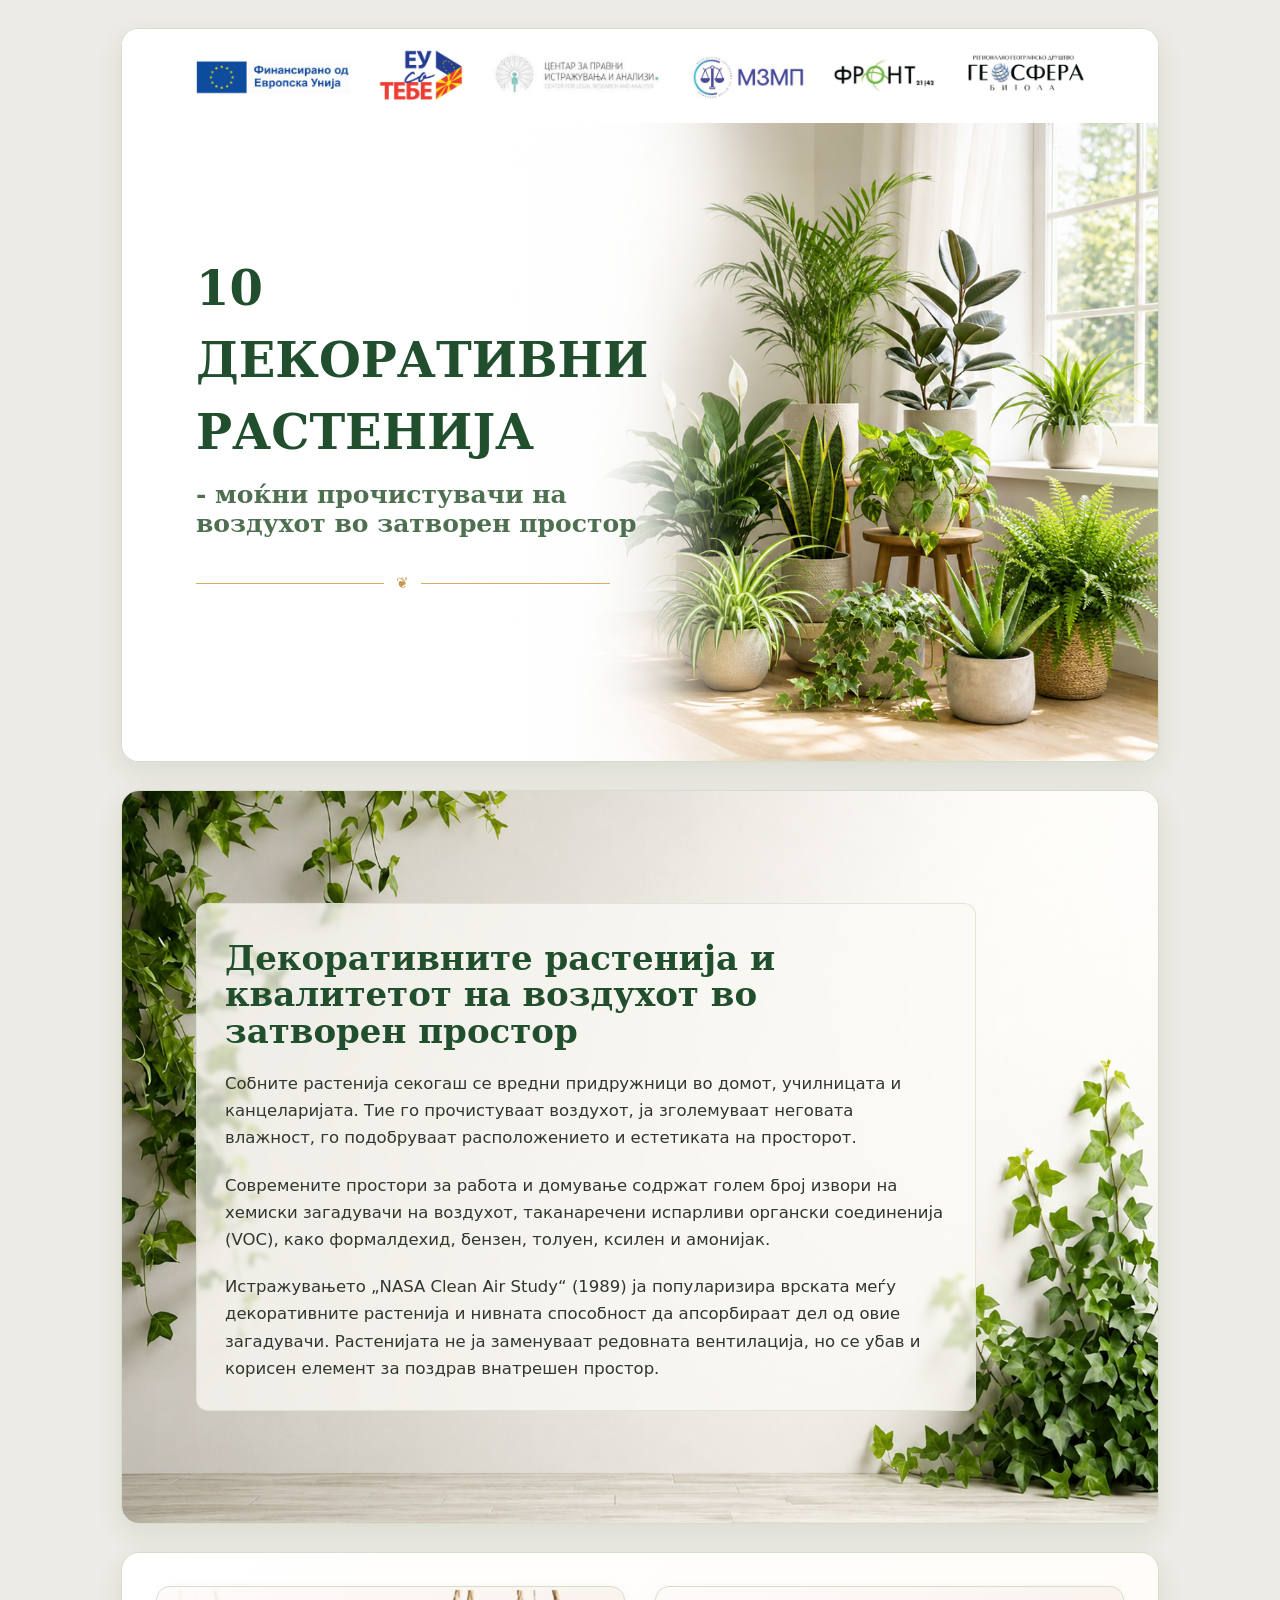
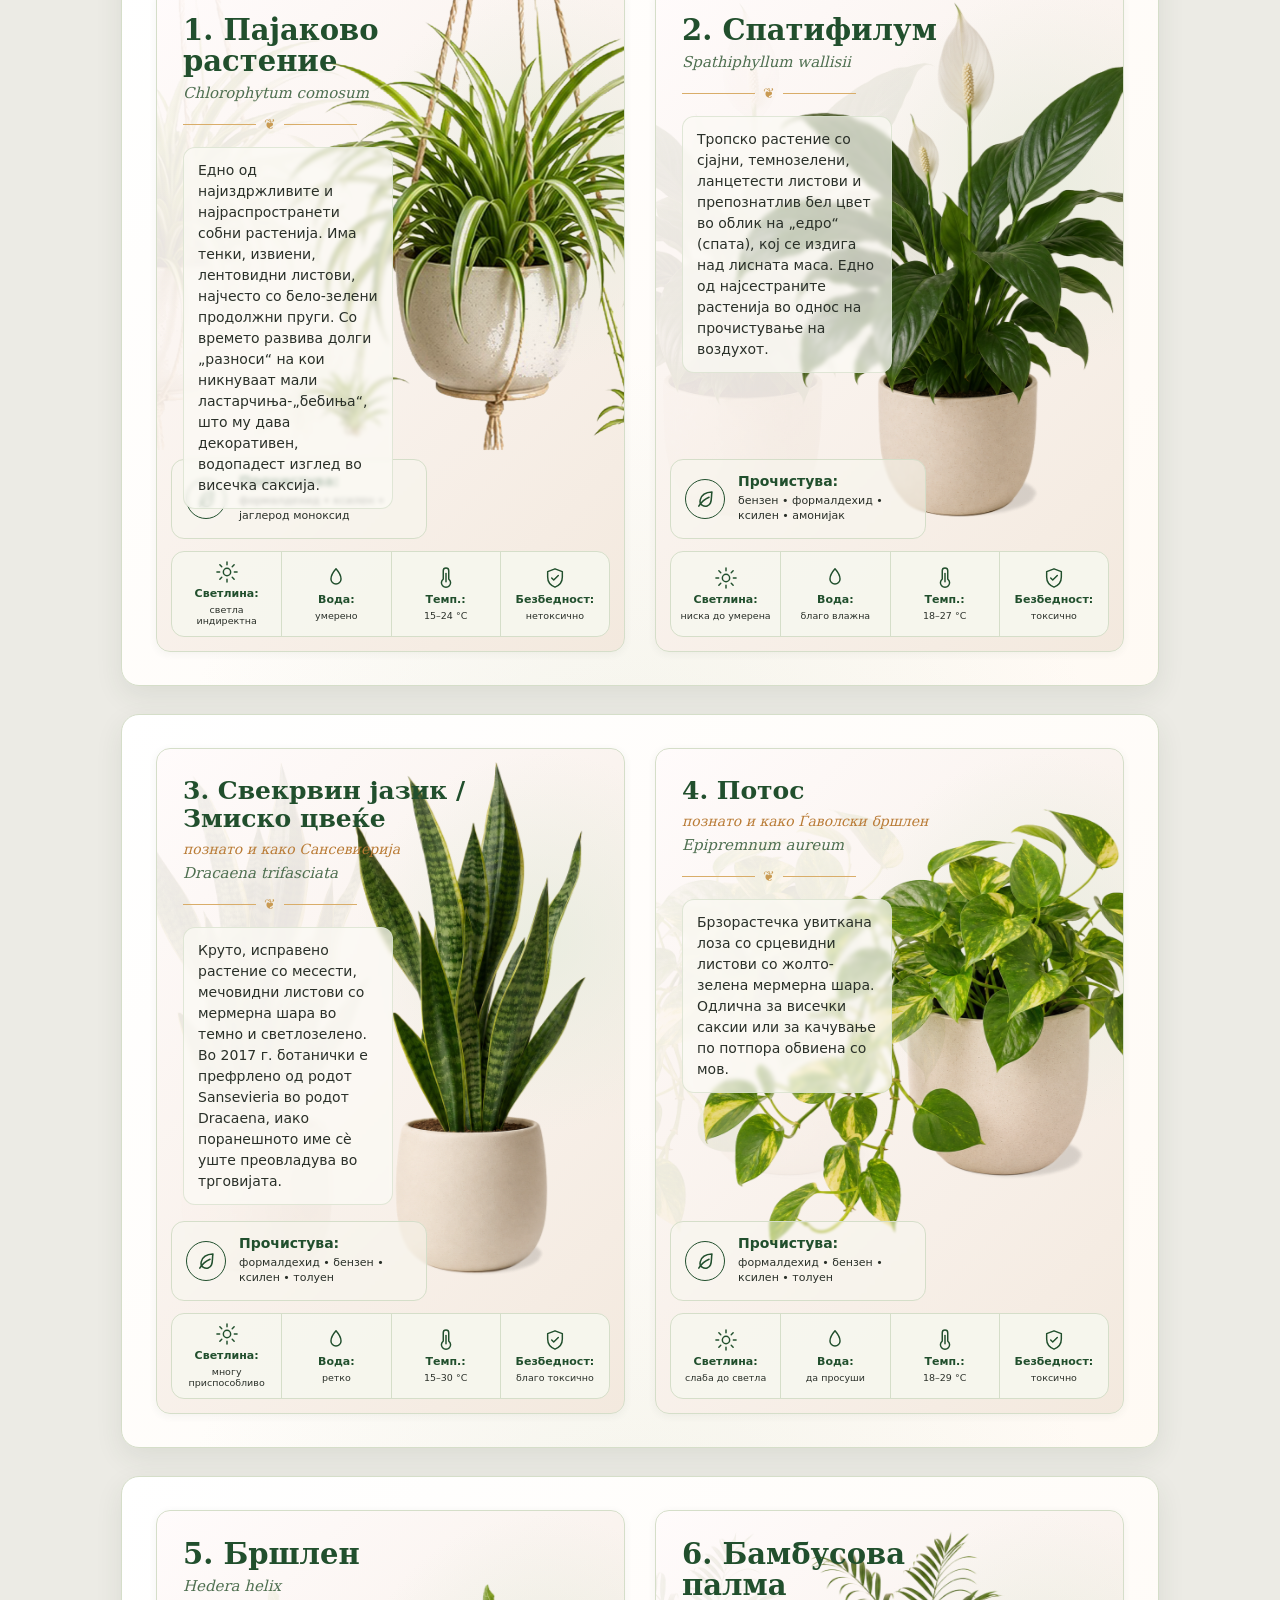
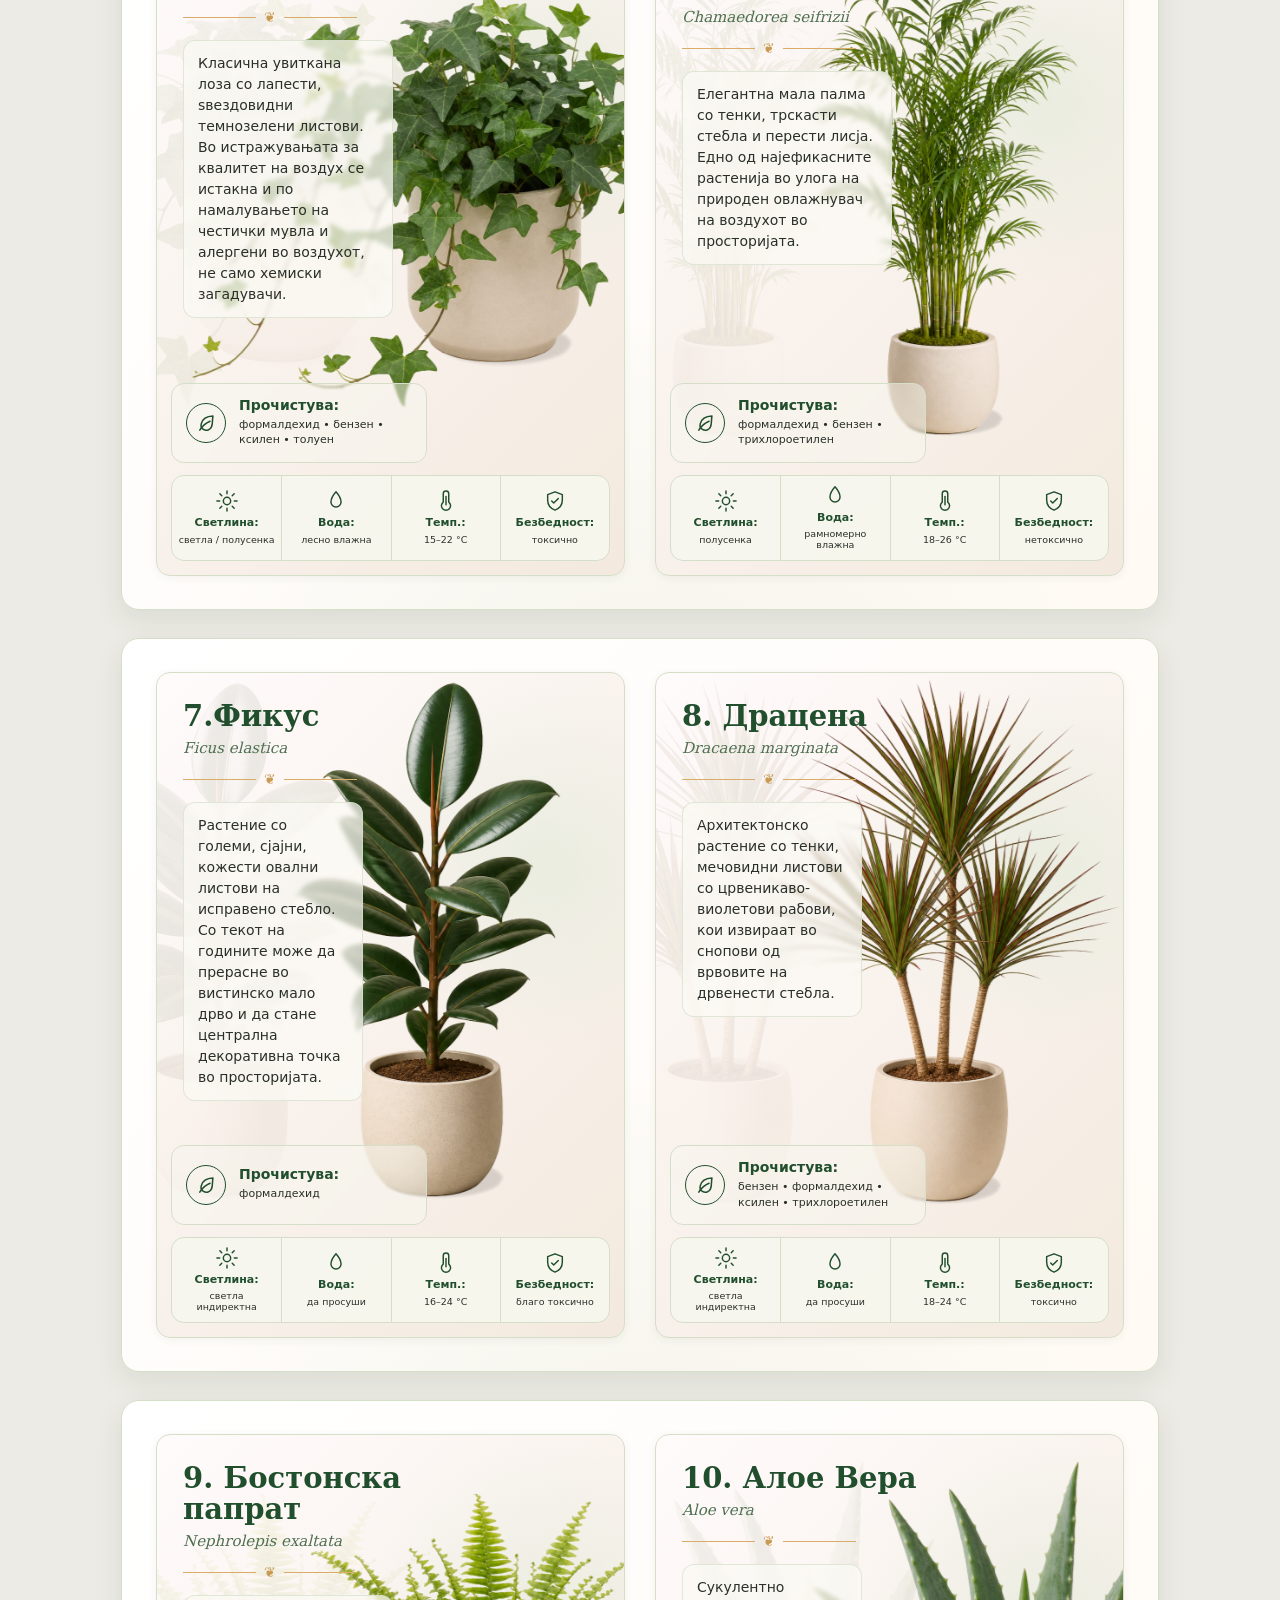
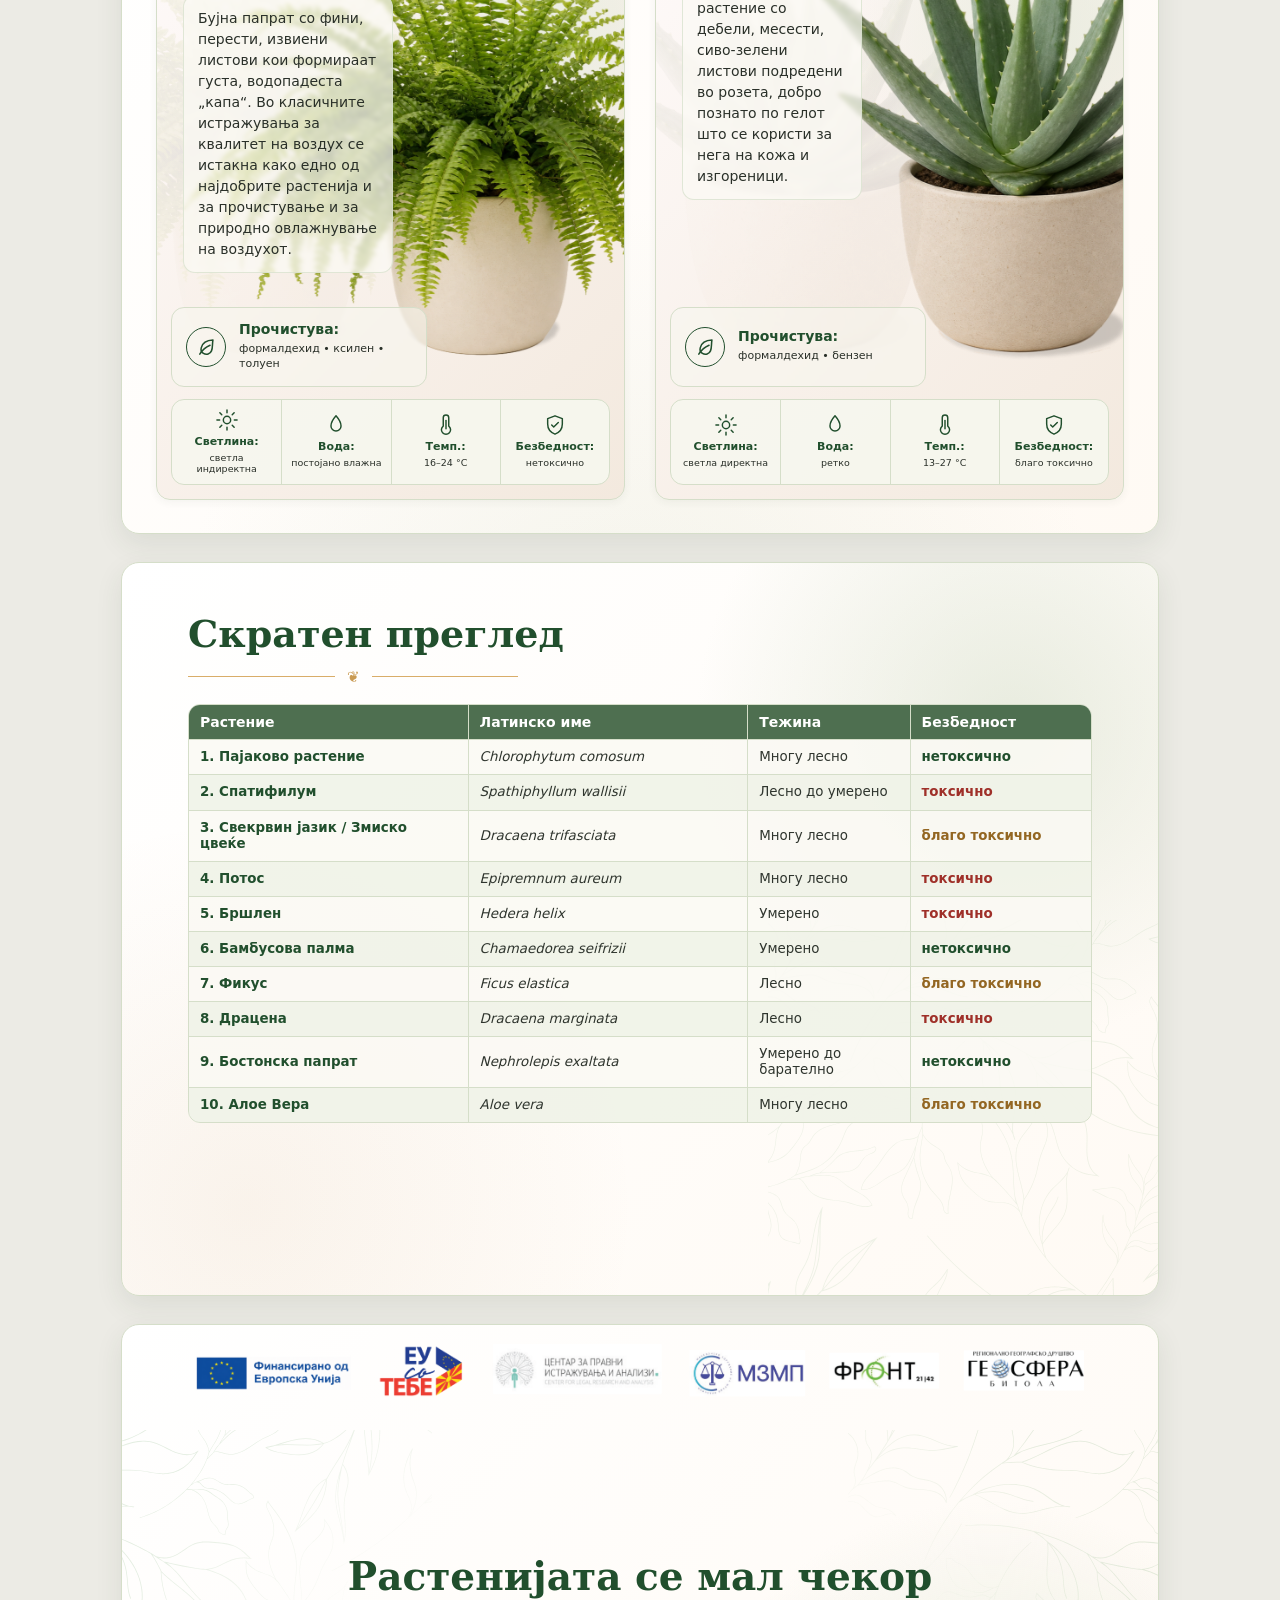
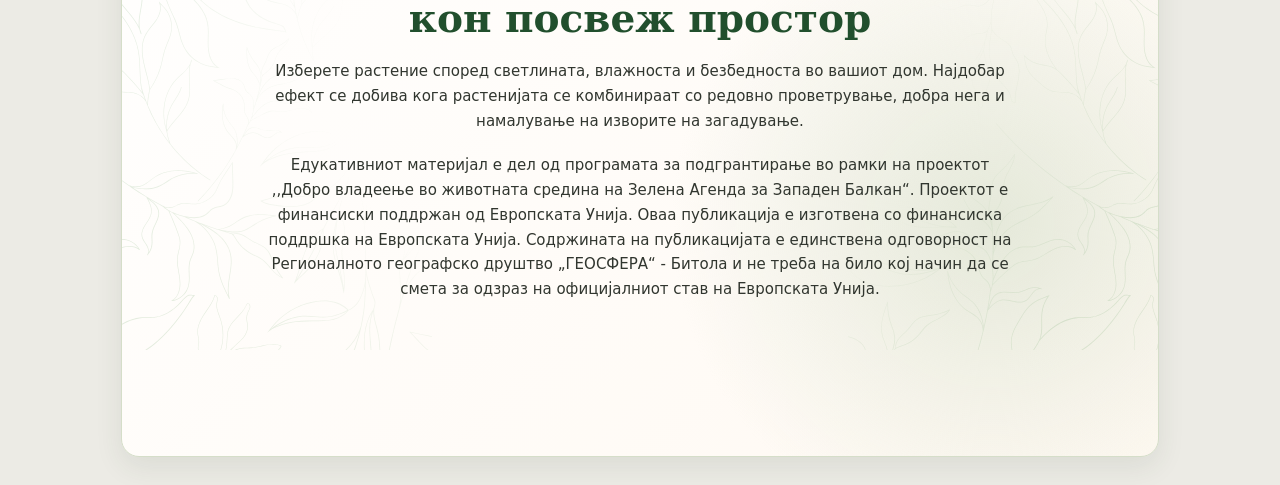
==== commit 1ff79fce: "stable 3" ====
--- a/index.html
+++ b/index.html
@@ -779,6 +779,91 @@
     </article>
     </section>
 
+    <section class="book-page overview-page">
+      <div class="overview-page__content">
+        <h1>Скратен преглед</h1>
+        <div class="cover-ornament" aria-hidden="true">
+          <span></span><b>❦</b><span></span>
+        </div>
+
+        <table class="overview-table">
+          <thead>
+            <tr>
+              <th scope="col">Растение</th>
+              <th scope="col">Латинско име</th>
+              <th scope="col">Тежина</th>
+              <th scope="col">Безбедност</th>
+            </tr>
+          </thead>
+          <tbody>
+            <tr>
+              <th scope="row">1. Пајаково растение</th>
+              <td><i>Chlorophytum comosum</i></td>
+              <td>Многу лесно</td>
+              <td><span class="safety safety--safe">нетоксично</span></td>
+            </tr>
+            <tr>
+              <th scope="row">2. Спатифилум</th>
+              <td><i>Spathiphyllum wallisii</i></td>
+              <td>Лесно до умерено</td>
+              <td><span class="safety safety--toxic">токсично</span></td>
+            </tr>
+            <tr>
+              <th scope="row">3. Свекрвин јазик / Змиско цвеќе</th>
+              <td><i>Dracaena trifasciata</i></td>
+              <td>Многу лесно</td>
+              <td><span class="safety safety--mild">благо токсично</span></td>
+            </tr>
+            <tr>
+              <th scope="row">4. Потос</th>
+              <td><i>Epipremnum aureum</i></td>
+              <td>Многу лесно</td>
+              <td><span class="safety safety--toxic">токсично</span></td>
+            </tr>
+            <tr>
+              <th scope="row">5. Бршлен</th>
+              <td><i>Hedera helix</i></td>
+              <td>Умерено</td>
+              <td><span class="safety safety--toxic">токсично</span></td>
+            </tr>
+            <tr>
+              <th scope="row">6. Бамбусова палма</th>
+              <td><i>Chamaedorea seifrizii</i></td>
+              <td>Умерено</td>
+              <td><span class="safety safety--safe">нетоксично</span></td>
+            </tr>
+            <tr>
+              <th scope="row">7. Фикус</th>
+              <td><i>Ficus elastica</i></td>
+              <td>Лесно</td>
+              <td><span class="safety safety--mild">благо токсично</span></td>
+            </tr>
+            <tr>
+              <th scope="row">8. Драцена</th>
+              <td><i>Dracaena marginata</i></td>
+              <td>Лесно</td>
+              <td><span class="safety safety--toxic">токсично</span></td>
+            </tr>
+            <tr>
+              <th scope="row">9. Бостонска папрат</th>
+              <td><i>Nephrolepis exaltata</i></td>
+              <td>Умерено до барателно</td>
+              <td><span class="safety safety--safe">нетоксично</span></td>
+            </tr>
+            <tr>
+              <th scope="row">10. Алое Вера</th>
+              <td><i>Aloe vera</i></td>
+              <td>Многу лесно</td>
+              <td><span class="safety safety--mild">благо токсично</span></td>
+            </tr>
+          </tbody>
+        </table>
+
+        <p class="overview-source">
+          
+      </div>
+    </section>
+
     <section class="book-page closing-page">
       <img class="sponsor-strip" src="public/assets/logos/Sponsors-03.png" alt="Логоа на спонзори" />
 
@@ -789,7 +874,9 @@
           дом. Најдобар ефект се добива кога растенијата се комбинираат со
           редовно проветрување, добра нега и намалување на изворите на загадување.
         </p>
+          <p>Едукативниот материјал е дел од програмата за подгрантирање во рамки на проектот ,,Добро владеење во животната средина на Зелена Агенда за Западен Балкан“. Проектот е финансиски поддржан од Европската Унија. Оваа публикација е изготвена со финансиска поддршка на Европската Унија. Содржината на публикацијата е единствена одговорност на Регионалното географско друштво „ГЕОСФЕРА“ - Битола и не треба на било кој начин да се смета за одзраз на официјалниот став на Европската Унија.</p>
       </div>
+    
     </section>
   </main>
   <script>
--- a/styles.css
+++ b/styles.css
@@ -153,6 +153,7 @@
 .cover-page__content,
 .intro-page__content,
 .closing-page__content {
+
   position: relative;
   z-index: 2;
   padding: 108px 74px 54px;
@@ -291,6 +292,151 @@
 
 .intro-page p:not(.eyebrow) {
   font-size: 16.5px;
+}
+
+.overview-page {
+  background:
+    radial-gradient(circle at 86% 22%, rgba(213, 222, 201, 0.54), transparent 30%),
+    radial-gradient(circle at 12% 88%, rgba(185, 123, 53, 0.08), transparent 35%),
+    linear-gradient(135deg, #ffffff 0%, #fffaf4 100%);
+}
+
+.overview-page::before {
+  content: "";
+  position: absolute;
+  right: -170px;
+  bottom: -185px;
+  z-index: 1;
+  width: 560px;
+  height: 560px;
+  background: url("public/assets/background/flower-01.svg") center / contain no-repeat;
+  opacity: 0.11;
+  pointer-events: none;
+}
+
+.overview-page__content {
+  position: relative;
+  z-index: 2;
+  min-height: 100%;
+  padding: 50px 66px 36px;
+}
+
+.overview-page h1 {
+  max-width: 720px;
+  margin: 0;
+  color: var(--green);
+  font-family: "DejaVu Serif", Georgia, serif;
+  font-size: 38px;
+  line-height: 1.08;
+  letter-spacing: 0;
+}
+
+.overview-page .cover-ornament {
+  width: 330px;
+  margin: 14px 0 18px;
+}
+
+.overview-table {
+  position: relative;
+  z-index: 2;
+  width: 100%;
+  overflow: hidden;
+  border: 1px solid var(--line);
+  border-collapse: separate;
+  border-spacing: 0;
+  border-radius: 12px;
+  background: rgba(251, 250, 244, 0.88);
+  table-layout: fixed;
+}
+
+.overview-table th,
+.overview-table td {
+  padding: 9px 11px;
+  border-right: 1px solid var(--line);
+  border-bottom: 1px solid var(--line);
+  color: #2f352e;
+  font-size: 13.4px;
+  line-height: 1.2;
+  text-align: left;
+  vertical-align: middle;
+}
+
+.overview-table thead th {
+  background: var(--green-soft);
+  color: #ffffff;
+  font-size: 14px;
+  font-weight: 700;
+}
+
+.overview-table tbody th {
+  color: var(--green);
+  font-weight: 700;
+}
+
+.overview-table tbody tr:nth-child(even) {
+  background: rgba(229, 235, 220, 0.46);
+}
+
+.overview-table th:last-child,
+.overview-table td:last-child {
+  border-right: 0;
+}
+
+.overview-table tbody tr:last-child th,
+.overview-table tbody tr:last-child td {
+  border-bottom: 0;
+}
+
+.overview-table thead th:nth-child(1),
+.overview-table tbody th {
+  width: 31%;
+}
+
+.overview-table thead th:nth-child(2),
+.overview-table tbody td:nth-child(2) {
+  width: 31%;
+}
+
+.overview-table thead th:nth-child(3),
+.overview-table tbody td:nth-child(3) {
+  width: 18%;
+}
+
+.overview-table thead th:nth-child(4),
+.overview-table tbody td:nth-child(4) {
+  width: 20%;
+}
+
+.safety {
+  font-weight: 700;
+}
+
+.safety--safe {
+  color: var(--green);
+}
+
+.safety--mild {
+  color: #936622;
+}
+
+.safety--toxic {
+  color: #9f3029;
+}
+
+.overview-source {
+  position: relative;
+  z-index: 2;
+  max-width: 880px;
+  margin: 18px 0 0;
+  color: #31362f;
+  font-size: 13.5px;
+  line-height: 1.45;
+}
+
+.overview-source strong {
+  display: block;
+  margin-bottom: 5px;
+  color: var(--green);
 }
 
 .cover-grid {
@@ -613,6 +759,56 @@
     font-size: 17px;
   }
 
+  .overview-page__content {
+    padding: 42px 20px 24px;
+  }
+
+  .overview-page h1 {
+    font-size: 24px;
+  }
+
+  .overview-page .cover-ornament {
+    width: 220px;
+    margin: 11px 0 14px;
+  }
+
+  .overview-table th,
+  .overview-table td {
+    padding: 7px 6px;
+    font-size: 10.5px;
+    line-height: 1.18;
+  }
+
+  .overview-table thead th {
+    font-size: 10.8px;
+  }
+
+  .overview-table thead th:nth-child(1),
+  .overview-table tbody th {
+    width: 30%;
+  }
+
+  .overview-table thead th:nth-child(2),
+  .overview-table tbody td:nth-child(2) {
+    width: 29%;
+  }
+
+  .overview-table thead th:nth-child(3),
+  .overview-table tbody td:nth-child(3) {
+    width: 20%;
+  }
+
+  .overview-table thead th:nth-child(4),
+  .overview-table tbody td:nth-child(4) {
+    width: 21%;
+  }
+
+  .overview-source {
+    margin-top: 13px;
+    font-size: 11.5px;
+    line-height: 1.38;
+  }
+
   .cover-page h1 span {
     font-size: 25px;
   }
@@ -725,6 +921,56 @@
 
 html[data-export="mobile"] .intro-page p:not(.eyebrow) {
   font-size: 17px;
+}
+
+html[data-export="mobile"] .overview-page__content {
+  padding: 42px 20px 24px;
+}
+
+html[data-export="mobile"] .overview-page h1 {
+  font-size: 24px;
+}
+
+html[data-export="mobile"] .overview-page .cover-ornament {
+  width: 220px;
+  margin: 11px 0 14px;
+}
+
+html[data-export="mobile"] .overview-table th,
+html[data-export="mobile"] .overview-table td {
+  padding: 7px 6px;
+  font-size: 10.5px;
+  line-height: 1.18;
+}
+
+html[data-export="mobile"] .overview-table thead th {
+  font-size: 10.8px;
+}
+
+html[data-export="mobile"] .overview-table thead th:nth-child(1),
+html[data-export="mobile"] .overview-table tbody th {
+  width: 30%;
+}
+
+html[data-export="mobile"] .overview-table thead th:nth-child(2),
+html[data-export="mobile"] .overview-table tbody td:nth-child(2) {
+  width: 29%;
+}
+
+html[data-export="mobile"] .overview-table thead th:nth-child(3),
+html[data-export="mobile"] .overview-table tbody td:nth-child(3) {
+  width: 20%;
+}
+
+html[data-export="mobile"] .overview-table thead th:nth-child(4),
+html[data-export="mobile"] .overview-table tbody td:nth-child(4) {
+  width: 21%;
+}
+
+html[data-export="mobile"] .overview-source {
+  margin-top: 13px;
+  font-size: 11.5px;
+  line-height: 1.38;
 }
 
 html[data-export="mobile"] .cover-page h1 span {
@@ -901,6 +1147,39 @@
 
   html[data-export="mobile"] .intro-page h1 {
     font-size: 50px;
+  }
+
+  html[data-export="mobile"] .overview-page__content {
+    min-height: 100%;
+    padding: 18mm 10mm 12mm;
+  }
+
+  html[data-export="mobile"] .overview-page h1 {
+    max-width: 180mm;
+    font-size: 35px;
+  }
+
+  html[data-export="mobile"] .overview-page .cover-ornament {
+    width: 108mm;
+    margin: 5mm 0 6mm;
+  }
+
+  html[data-export="mobile"] .overview-table th,
+  html[data-export="mobile"] .overview-table td {
+    padding: 2.7mm 2mm;
+    font-size: 13px;
+    line-height: 1.17;
+  }
+
+  html[data-export="mobile"] .overview-table thead th {
+    font-size: 13.5px;
+  }
+
+  html[data-export="mobile"] .overview-source {
+    max-width: 180mm;
+    margin-top: 6mm;
+    font-size: 15px;
+    line-height: 1.35;
   }
 
   html[data-export="mobile"] .flower-sheet {
@@ -1023,6 +1302,39 @@
     font-size: 38px;
   }
 
+  html[data-export="print"] .overview-page__content {
+    min-height: 100%;
+    padding: 17mm 18mm 12mm;
+  }
+
+  html[data-export="print"] .overview-page h1 {
+    max-width: 240mm;
+    font-size: 38px;
+  }
+
+  html[data-export="print"] .overview-page .cover-ornament {
+    width: 95mm;
+    margin: 4mm 0 5mm;
+  }
+
+  html[data-export="print"] .overview-table th,
+  html[data-export="print"] .overview-table td {
+    padding: 2.5mm 3mm;
+    font-size: 14px;
+    line-height: 1.18;
+  }
+
+  html[data-export="print"] .overview-table thead th {
+    font-size: 15px;
+  }
+
+  html[data-export="print"] .overview-source {
+    max-width: 248mm;
+    margin-top: 5mm;
+    font-size: 13.5px;
+    line-height: 1.35;
+  }
+
   html[data-export="print"] .cover-page p:not(.eyebrow),
   html[data-export="print"] .intro-page p:not(.eyebrow),
   html[data-export="print"] .closing-page p:not(.eyebrow) {
@@ -1136,4 +1448,4 @@
 
 #aloa-vera{
   width: 180px;
-}+}
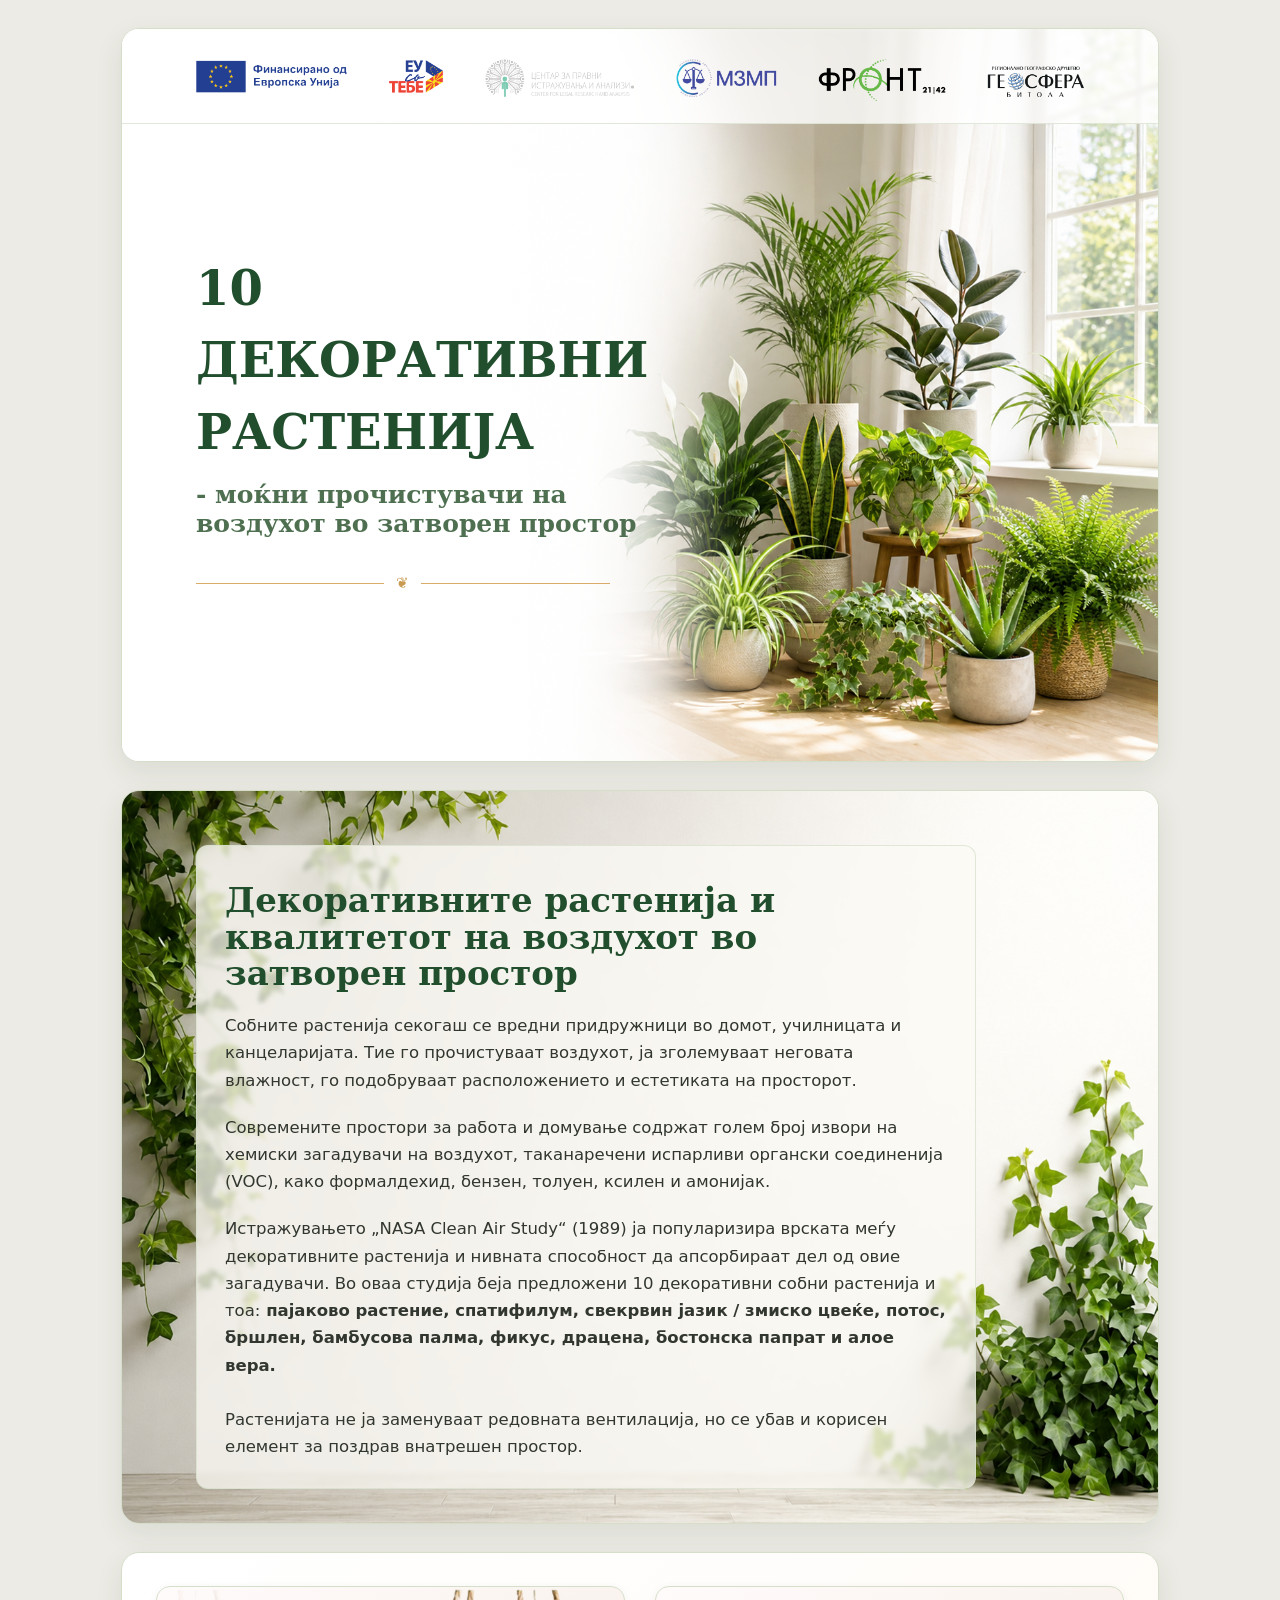
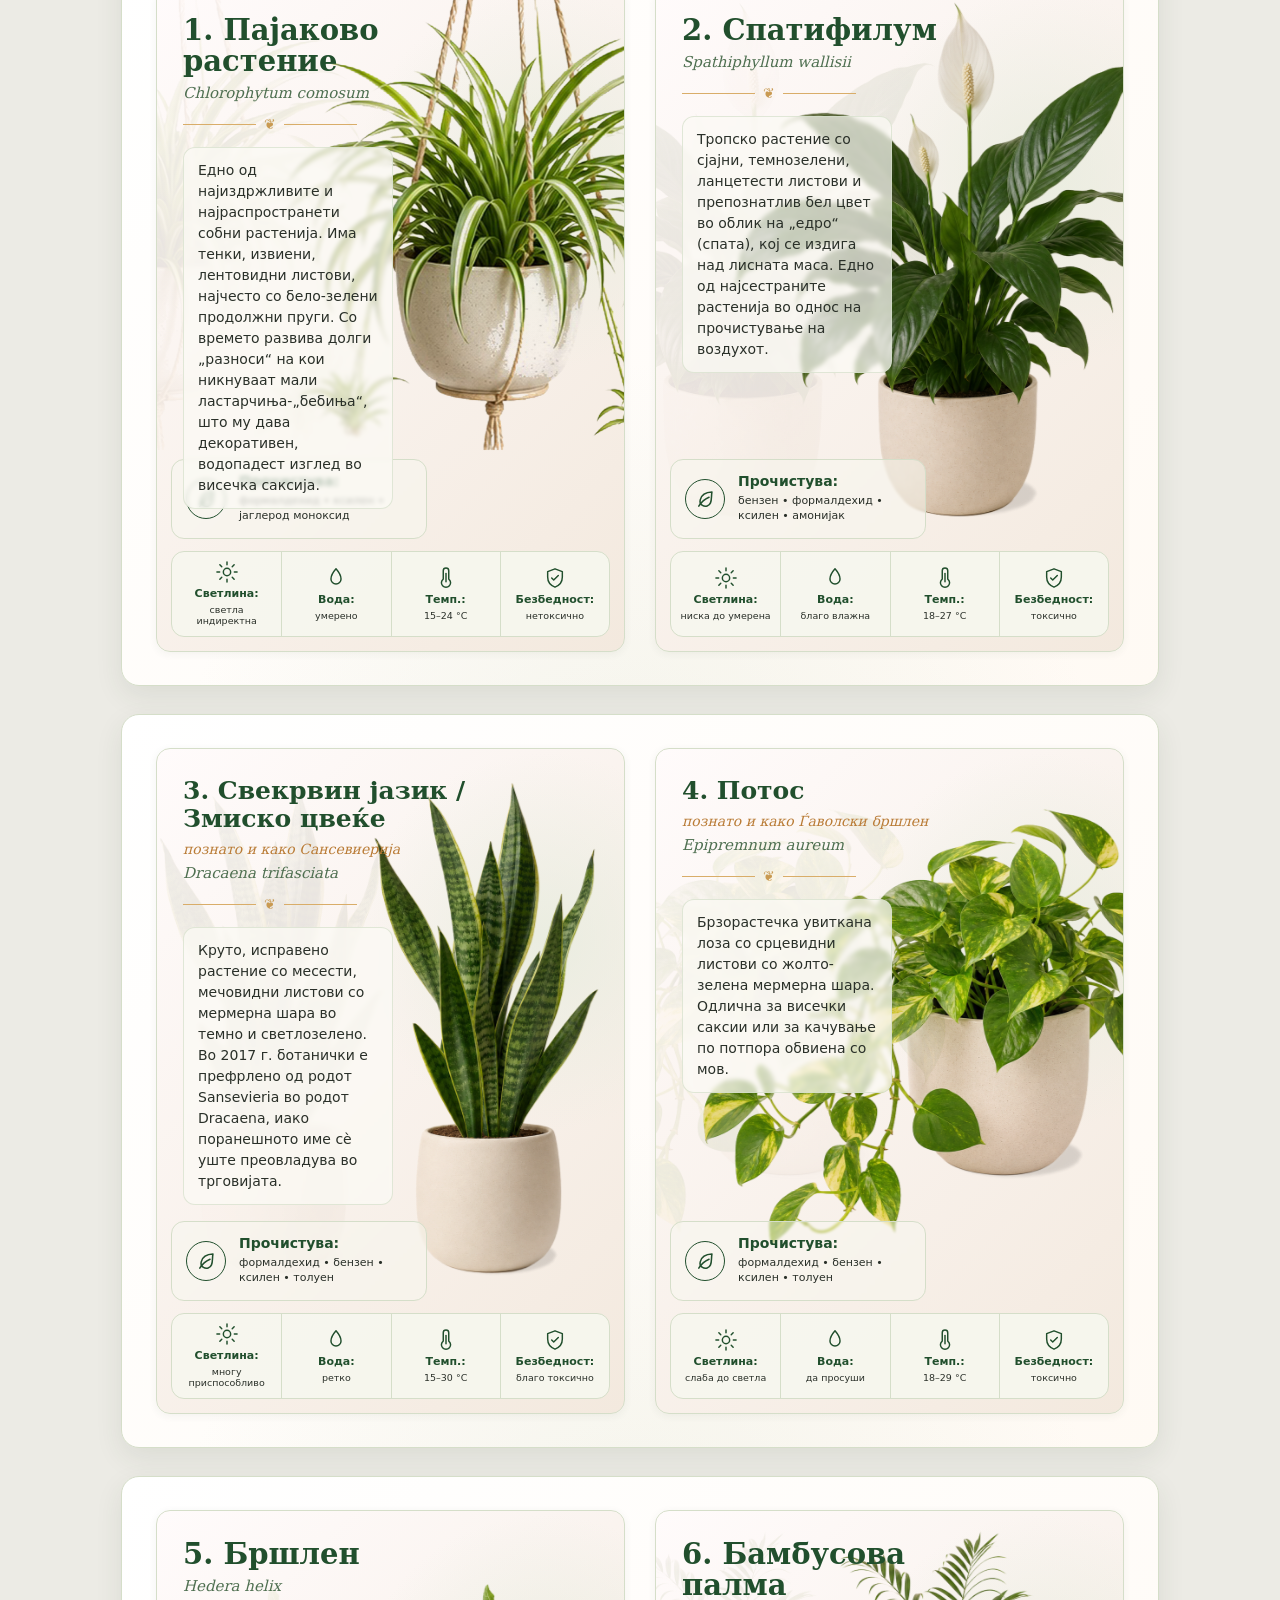
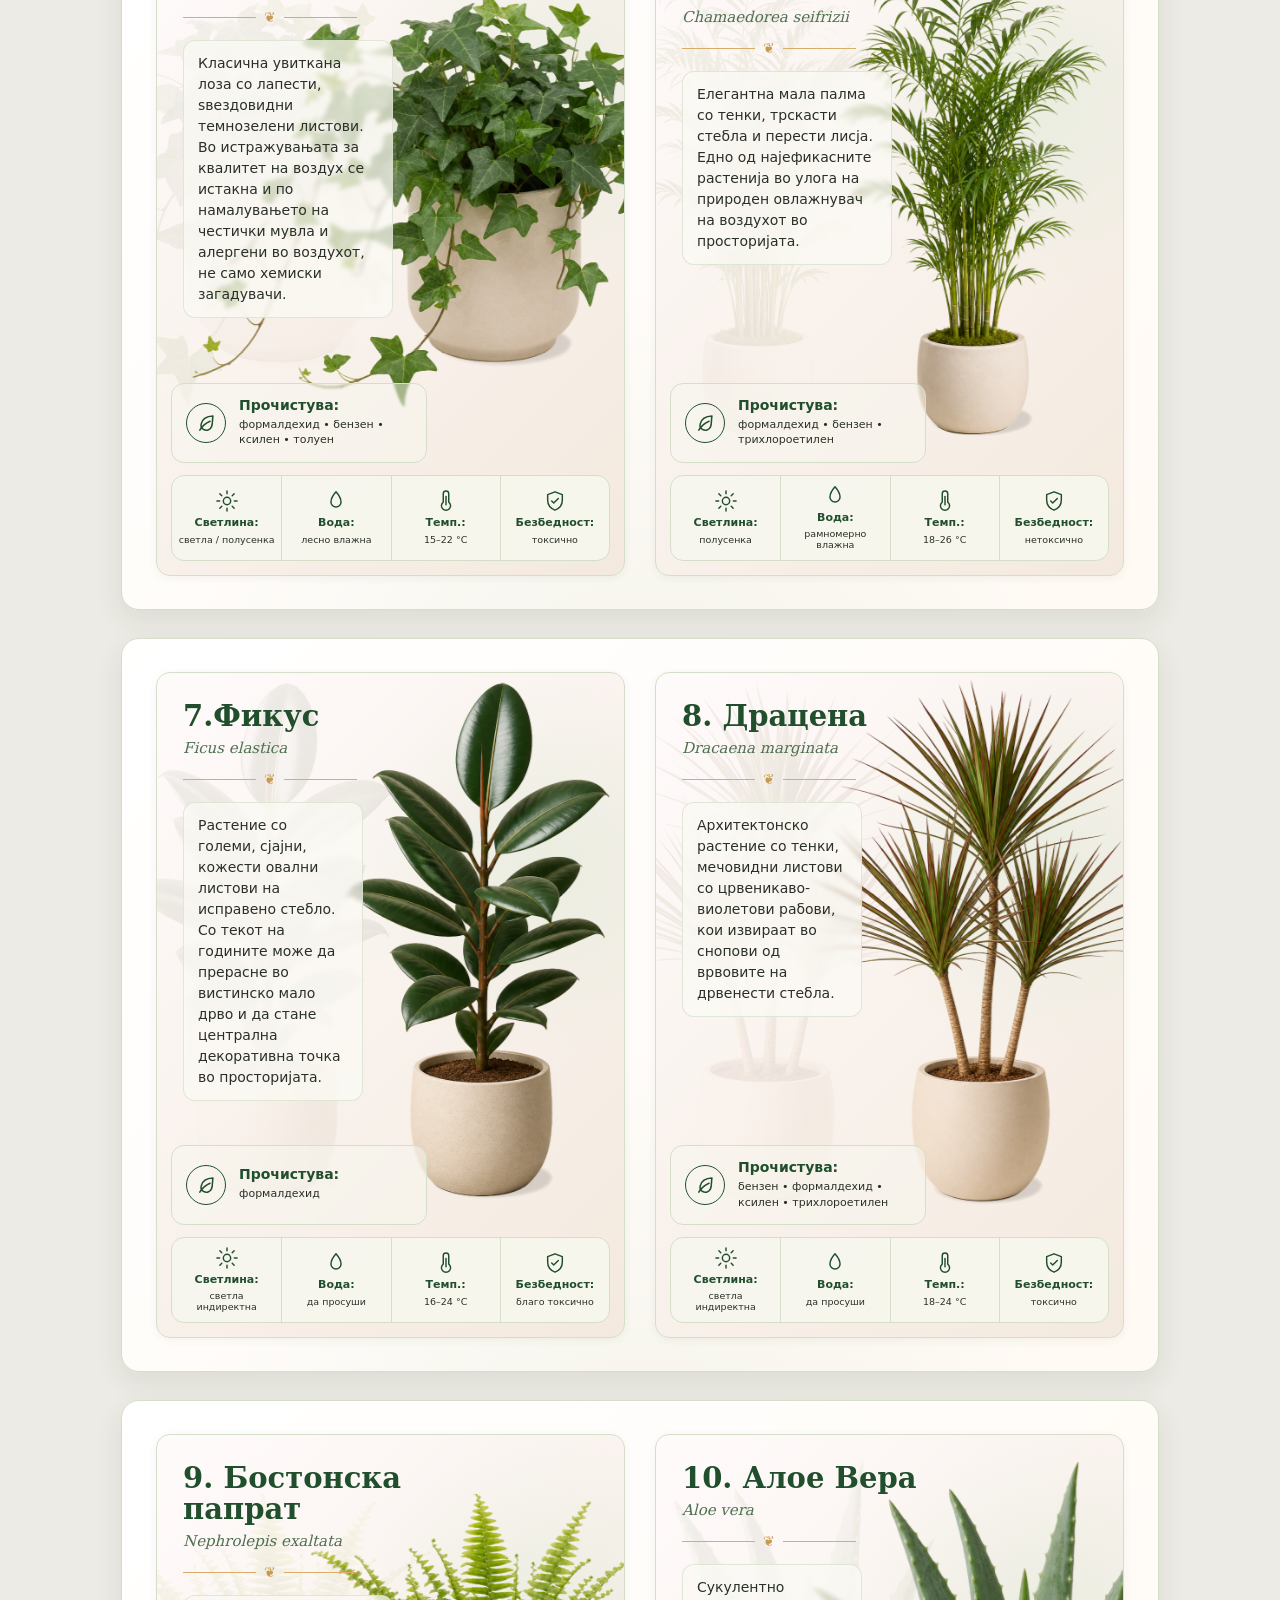
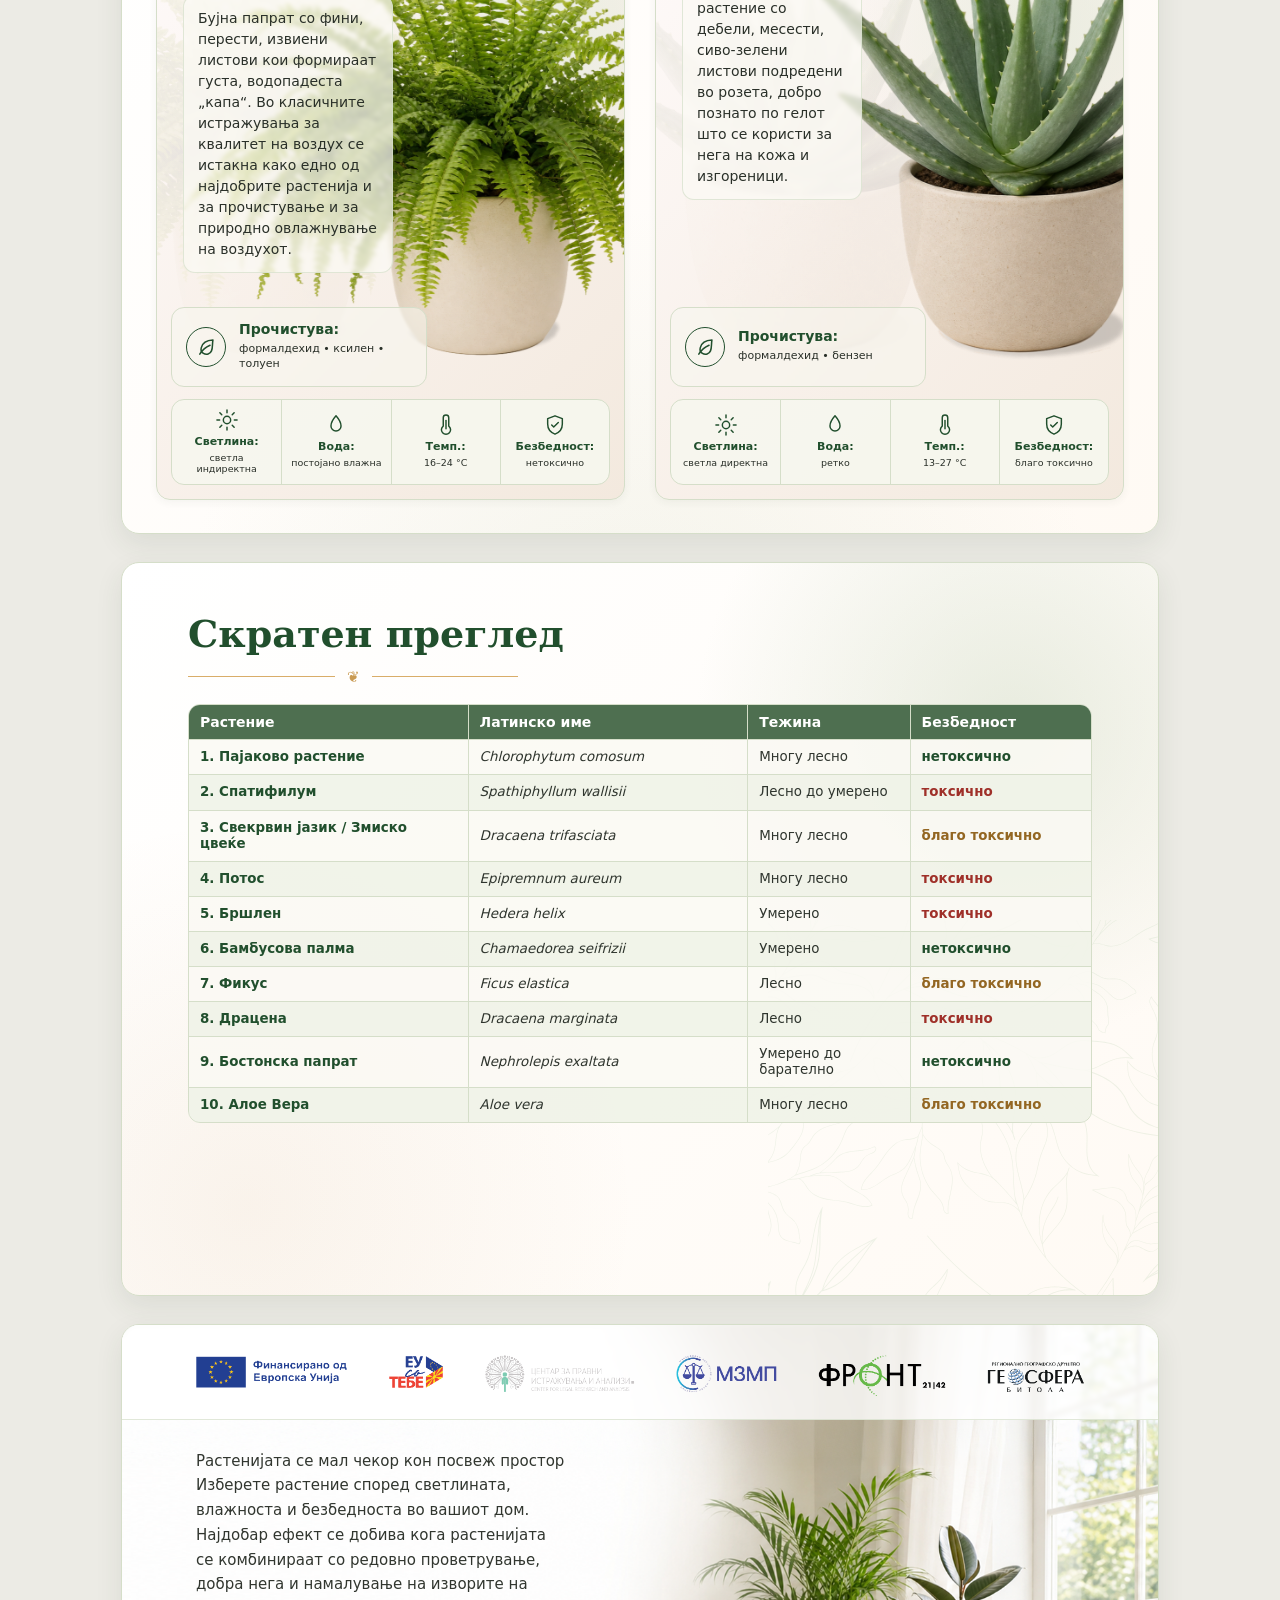
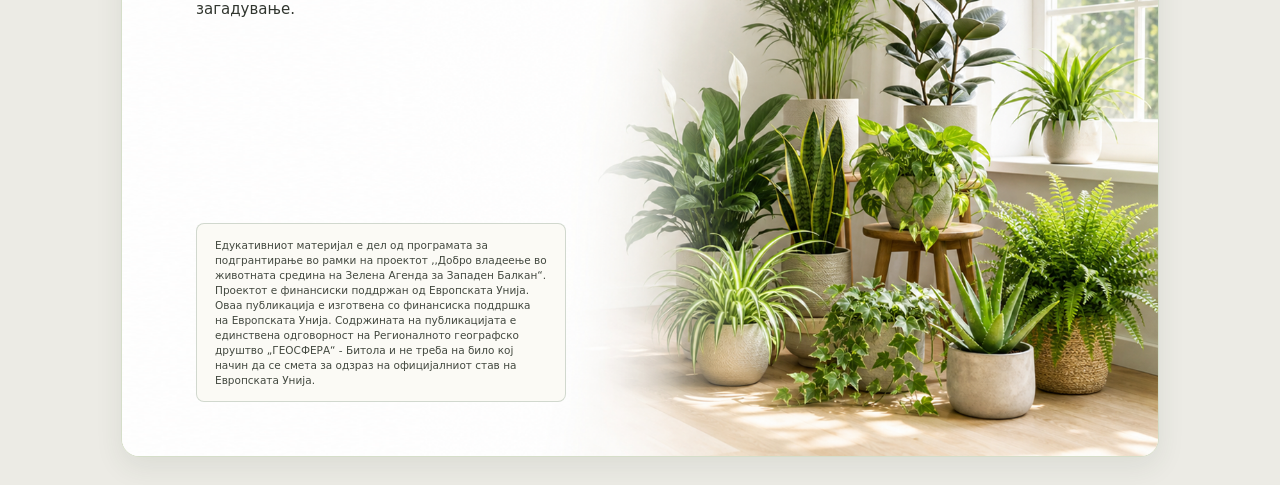
==== commit 8886cfc7: "stable 4" ====
--- a/index.html
+++ b/index.html
@@ -9,7 +9,7 @@
       const params = new URLSearchParams(window.location.search);
       const exportMode = params.get("export");
 
-      if (exportMode === "mobile" || exportMode === "print") {
+      if (exportMode === "mobile" || exportMode === "print" || exportMode === "pdf") {
         document.documentElement.dataset.export = exportMode;
       }
     })();
@@ -66,7 +66,7 @@
         <p>
           Истражувањето „NASA Clean Air Study“ (1989) ја популаризира врската
           меѓу декоративните растенија и нивната способност да апсорбираат дел
-          од овие загадувачи. Растенијата не ја заменуваат редовната вентилација,
+          од овие загадувачи. Во оваа студија беја предложени 10 декоративни собни растенија и тоа:<b> пајаково растение, спатифилум, свекрвин јазик / змиско цвеќе, потос, бршлен, бамбусова палма, фикус, драцена, бостонска папрат и алое вера.</b> <br/> <br/> Растенијата не ја заменуваат редовната вентилација,
           но се убав и корисен елемент за поздрав внатрешен простор.
         </p>
         </div>
@@ -868,13 +868,13 @@
       <img class="sponsor-strip" src="public/assets/logos/Sponsors-03.png" alt="Логоа на спонзори" />
 
       <div class="closing-page__content">
-        <h1>Растенијата се мал чекор кон посвеж простор</h1>
         <p>
+          Растенијата се мал чекор кон посвеж простор
           Изберете растение според светлината, влажноста и безбедноста во вашиот
           дом. Најдобар ефект се добива кога растенијата се комбинираат со
           редовно проветрување, добра нега и намалување на изворите на загадување.
         </p>
-          <p>Едукативниот материјал е дел од програмата за подгрантирање во рамки на проектот ,,Добро владеење во животната средина на Зелена Агенда за Западен Балкан“. Проектот е финансиски поддржан од Европската Унија. Оваа публикација е изготвена со финансиска поддршка на Европската Унија. Содржината на публикацијата е единствена одговорност на Регионалното географско друштво „ГЕОСФЕРА“ - Битола и не треба на било кој начин да се смета за одзраз на официјалниот став на Европската Унија.</p>
+        <p class="funding-disclaimer">Едукативниот материјал е дел од програмата за подгрантирање во рамки на проектот ,,Добро владеење во животната средина на Зелена Агенда за Западен Балкан“. Проектот е финансиски поддржан од Европската Унија. Оваа публикација е изготвена со финансиска поддршка на Европската Унија. Содржината на публикацијата е единствена одговорност на Регионалното географско друштво „ГЕОСФЕРА“ - Битола и не треба на било кој начин да се смета за одзраз на официјалниот став на Европската Унија.</p>
       </div>
     
     </section>
@@ -886,8 +886,8 @@
 
       // @page size can't be scoped by attribute selector, so pick it here.
       // Appended after the stylesheet, this rule wins the cascade.
-      if (mode === "print" || mode === "mobile") {
-        const size = mode === "print" ? "A4 landscape" : "A4 portrait";
+      if (mode === "print" || mode === "pdf" || mode === "mobile") {
+        const size = mode === "mobile" ? "A4 portrait" : "A4 landscape";
         const style = document.createElement("style");
         style.textContent = "@media print { @page { size: " + size + "; margin: 0; } }";
         document.head.appendChild(style);
--- a/styles.css
+++ b/styles.css
@@ -62,13 +62,8 @@
   content: "";
   position: absolute;
   inset: 0;
-  z-index: 1;
-  background:
-    url("public/assets/background/flower-01.svg") left -210px center / 520px 520px no-repeat,
-    url("public/assets/background/flower-01.svg") right -210px center / 520px 520px no-repeat;
-  opacity: 0.18;
-  -webkit-mask-image: radial-gradient(ellipse at center, transparent 0 42%, #000 72%);
-  mask-image: radial-gradient(ellipse at center, transparent 0 42%, #000 72%);
+  z-index: 0;
+  background: url("public/assets/cover/plants-window-cover1.png") center / cover no-repeat;
   pointer-events: none;
 }
 
@@ -77,7 +72,12 @@
   background: #ffffff;
 }
 
-.cover-page::before {
+.closing-page {
+  --sponsor-band-height: 94px;
+}
+
+.cover-page::before,
+.closing-page::after {
   content: "";
   position: absolute;
   top: 0;
@@ -85,7 +85,11 @@
   right: 0;
   z-index: 4;
   height: var(--sponsor-band-height);
-  background: #ffffff;
+  border-bottom: 1px solid rgba(213, 222, 201, 0.7);
+
+  background: rgba(255, 255, 255, 0.8);
+  -webkit-backdrop-filter: blur(2px);
+  backdrop-filter: blur(2px);
   pointer-events: none;
 }
 
@@ -133,8 +137,9 @@
 .sponsor-strip {
   position: absolute;
   z-index: 5;
-  top: 18px;
-  left: 74px;
+  top: 30px;
+  bottom: 18px;
+
   right: 74px;
   width: calc(100% - 148px);
   height: 58px;
@@ -198,11 +203,12 @@
   min-height: 100%;
   display: flex;
   flex-direction: column;
-  justify-content: center;
+  justify-content: flex-start;
   align-items: center;
-  padding-top: 118px;
+  padding-top: 104px;
   padding-bottom: 54px;
-  text-align: center;
+  text-align: left;
+  width: 50%;
 }
 
 .closing-page h1,
@@ -292,6 +298,19 @@
 
 .intro-page p:not(.eyebrow) {
   font-size: 16.5px;
+}
+
+.closing-page p.funding-disclaimer {
+  max-width: 780px;
+  margin: auto auto 0;
+  padding: 14px 18px;
+  border: 1px solid rgba(78, 111, 80, 0.24);
+  border-radius: 8px;
+  background: rgba(251, 250, 244, 0.9);
+  color: #42483f;
+  font-size: 10.5px;
+  line-height: 1.42;
+  text-align: left;
 }
 
 .overview-page {
@@ -702,7 +721,8 @@
     overflow-x: auto;
   }
 
-  .cover-page {
+  .cover-page,
+  .closing-page {
     --sponsor-band-height: 64px;
   }
 
@@ -872,7 +892,8 @@
   min-height: var(--card-height);
 }
 
-html[data-export="mobile"] .cover-page {
+html[data-export="mobile"] .cover-page,
+html[data-export="mobile"] .closing-page {
   --sponsor-band-height: 64px;
 }
 
@@ -923,6 +944,13 @@
   font-size: 17px;
 }
 
+html[data-export="mobile"] .closing-page p.funding-disclaimer {
+  margin: auto auto 0;
+  padding: 11px 13px;
+  font-size: 8.8px;
+  line-height: 1.38;
+}
+
 html[data-export="mobile"] .overview-page__content {
   padding: 42px 20px 24px;
 }
@@ -1023,6 +1051,48 @@
   margin-top: 3px;
 }
 
+html[data-export="pdf"],
+html[data-export="pdf"] body {
+  width: 297mm;
+  height: auto;
+  min-height: 0;
+  margin: 0;
+  padding: 0;
+  background: #ffffff;
+  overflow-x: hidden;
+}
+
+html[data-export="pdf"] .page {
+  width: 297mm;
+  margin: 0;
+  min-height: auto;
+  display: block;
+  padding: 0;
+  gap: 0;
+  background: #ffffff;
+}
+
+html[data-export="pdf"] .book-page {
+  display: block;
+  clear: both;
+  width: 297mm;
+  height: 210mm;
+  min-height: 0;
+  margin: 0;
+  border: 0;
+  border-radius: 0;
+  box-shadow: none;
+  outline: 0;
+}
+
+html[data-export="pdf"] .cover-page {
+  background: url("public/assets/cover/plants-window-cover.png") center / cover no-repeat #ffffff;
+}
+
+html[data-export="pdf"] .cover-photo {
+  display: none;
+}
+
 @media print {
   @page {
     size: A4 portrait;
@@ -1036,6 +1106,7 @@
 
   body {
     margin: 0;
+    padding: 0;
     background: #ffffff;
   }
 
@@ -1067,7 +1138,8 @@
     page-break-after: always;
   }
 
-  html[data-export="mobile"] .cover-page {
+  html[data-export="mobile"] .cover-page,
+  html[data-export="mobile"] .closing-page {
     --sponsor-band-height: 31mm;
   }
 
@@ -1111,6 +1183,14 @@
     font-size: 23px;
   }
 
+  html[data-export="mobile"] .closing-page p.funding-disclaimer {
+    max-width: 174mm;
+    margin: auto auto 0;
+    padding: 5mm 6mm;
+    font-size: 12px;
+    line-height: 1.34;
+  }
+
   html[data-export="mobile"] .intro-page p:not(.eyebrow) {
     font-size: 25px;
   }
@@ -1137,6 +1217,10 @@
   html[data-export="mobile"] .closing-page__content {
     justify-content: center;
     text-align: center;
+  }
+
+  html[data-export="mobile"] .closing-page__content {
+    justify-content: flex-start;
   }
 
   html[data-export="mobile"] .intro-page h1,
@@ -1230,14 +1314,21 @@
      A4 LANDSCAPE export — two flower cards side by side per page
      ============================================================ */
   html[data-export="print"],
-  html[data-export="print"] body {
+  html[data-export="pdf"],
+  html[data-export="print"] body,
+  html[data-export="pdf"] body {
     width: 297mm;
+    height: auto;
     min-height: 0;
+    margin: 0;
+    padding: 0;
     background: #ffffff;
   }
 
-  html[data-export="print"] .page {
+  html[data-export="print"] .page,
+  html[data-export="pdf"] .page {
     width: 297mm;
+    margin: 0;
     min-height: auto;
     display: block;
     padding: 0;
@@ -1246,7 +1337,8 @@
   }
 
   /* Cover / intro / closing: one full A4 landscape page each */
-  html[data-export="print"] .book-page {
+  html[data-export="print"] .book-page,
+  html[data-export="pdf"] .book-page {
     display: block;
     clear: both;
     width: 297mm;
@@ -1262,11 +1354,25 @@
     page-break-inside: avoid;
   }
 
-  html[data-export="print"] .cover-page {
+  html[data-export="print"] .cover-page,
+  html[data-export="print"] .closing-page,
+  html[data-export="pdf"] .cover-page,
+  html[data-export="pdf"] .closing-page {
     --sponsor-band-height: 29mm;
   }
 
-  html[data-export="print"] .sponsor-strip {
+  html[data-export="print"] .cover-page,
+  html[data-export="pdf"] .cover-page {
+    background: url("public/assets/cover/plants-window-cover.png") center / cover no-repeat #ffffff;
+  }
+
+  html[data-export="print"] .cover-photo,
+  html[data-export="pdf"] .cover-photo {
+    display: none;
+  }
+
+  html[data-export="print"] .sponsor-strip,
+  html[data-export="pdf"] .sponsor-strip {
     top: 9mm;
     left: 16mm;
     right: 16mm;
@@ -1276,59 +1382,93 @@
 
   html[data-export="print"] .cover-page__content,
   html[data-export="print"] .intro-page__content,
-  html[data-export="print"] .closing-page__content {
+  html[data-export="print"] .closing-page__content,
+  html[data-export="pdf"] .cover-page__content,
+  html[data-export="pdf"] .intro-page__content,
+  html[data-export="pdf"] .closing-page__content {
     min-height: 100%;
     padding: 30mm 22mm 18mm;
   }
 
-  html[data-export="print"] .cover-page__content {
+  html[data-export="print"] .cover-page__content,
+  html[data-export="pdf"] .cover-page__content {
     column-gap: 30mm;
   }
 
-  html[data-export="print"] .cover-page h1 {
+  html[data-export="print"] .cover-page h1,
+  html[data-export="pdf"] .cover-page h1 {
     font-size: 58px;
   }
 
-  html[data-export="print"] .cover-page h1 span {
+  html[data-export="print"] .cover-page h1 span,
+  html[data-export="pdf"] .cover-page h1 span {
     font-size: 26px;
   }
 
   html[data-export="print"] .intro-page h1,
-  html[data-export="print"] .closing-page h1 {
+  html[data-export="print"] .closing-page h1,
+  html[data-export="pdf"] .intro-page h1,
+  html[data-export="pdf"] .closing-page h1 {
     font-size: 44px;
   }
 
-  html[data-export="print"] .intro-page h1 {
-    font-size: 38px;
-  }
-
-  html[data-export="print"] .overview-page__content {
+  html[data-export="print"] .intro-page h1,
+  html[data-export="pdf"] .intro-page h1 {
+    font-size: 34px;
+  }
+
+  html[data-export="print"] .intro-page__content,
+  html[data-export="pdf"] .intro-page__content {
+    padding-top: 20mm;
+    padding-bottom: 12mm;
+  }
+
+  html[data-export="print"] .intro-copy,
+  html[data-export="pdf"] .intro-copy {
+    width: 178mm;
+    padding: 6mm 7mm;
+  }
+
+  html[data-export="print"] .intro-page p:not(.eyebrow),
+  html[data-export="pdf"] .intro-page p:not(.eyebrow) {
+    font-size: 16px;
+    line-height: 1.45;
+  }
+
+  html[data-export="print"] .overview-page__content,
+  html[data-export="pdf"] .overview-page__content {
     min-height: 100%;
     padding: 17mm 18mm 12mm;
   }
 
-  html[data-export="print"] .overview-page h1 {
+  html[data-export="print"] .overview-page h1,
+  html[data-export="pdf"] .overview-page h1 {
     max-width: 240mm;
     font-size: 38px;
   }
 
-  html[data-export="print"] .overview-page .cover-ornament {
+  html[data-export="print"] .overview-page .cover-ornament,
+  html[data-export="pdf"] .overview-page .cover-ornament {
     width: 95mm;
     margin: 4mm 0 5mm;
   }
 
   html[data-export="print"] .overview-table th,
-  html[data-export="print"] .overview-table td {
+  html[data-export="print"] .overview-table td,
+  html[data-export="pdf"] .overview-table th,
+  html[data-export="pdf"] .overview-table td {
     padding: 2.5mm 3mm;
     font-size: 14px;
     line-height: 1.18;
   }
 
-  html[data-export="print"] .overview-table thead th {
+  html[data-export="print"] .overview-table thead th,
+  html[data-export="pdf"] .overview-table thead th {
     font-size: 15px;
   }
 
-  html[data-export="print"] .overview-source {
+  html[data-export="print"] .overview-source,
+  html[data-export="pdf"] .overview-source {
     max-width: 248mm;
     margin-top: 5mm;
     font-size: 13.5px;
@@ -1337,20 +1477,36 @@
 
   html[data-export="print"] .cover-page p:not(.eyebrow),
   html[data-export="print"] .intro-page p:not(.eyebrow),
-  html[data-export="print"] .closing-page p:not(.eyebrow) {
+  html[data-export="print"] .closing-page p:not(.eyebrow),
+  html[data-export="pdf"] .cover-page p:not(.eyebrow),
+  html[data-export="pdf"] .intro-page p:not(.eyebrow),
+  html[data-export="pdf"] .closing-page p:not(.eyebrow) {
     font-size: 18px;
   }
 
-  html[data-export="print"] .intro-page p:not(.eyebrow) {
-    font-size: 20px;
-  }
-
-  html[data-export="print"] .eyebrow {
+  html[data-export="print"] .intro-page p:not(.eyebrow),
+  html[data-export="pdf"] .intro-page p:not(.eyebrow) {
+    font-size: 16px;
+    line-height: 1.45;
+  }
+
+  html[data-export="print"] .closing-page p.funding-disclaimer,
+  html[data-export="pdf"] .closing-page p.funding-disclaimer {
+    max-width: 228mm;
+    margin: auto auto 0;
+    padding: 4mm 6mm;
+    font-size: 11px;
+    line-height: 1.34;
+  }
+
+  html[data-export="print"] .eyebrow,
+  html[data-export="pdf"] .eyebrow {
     font-size: 18px;
   }
 
   /* Flower sheet = one landscape page holding two cards side by side */
-  html[data-export="print"] .flower-sheet {
+  html[data-export="print"] .flower-sheet,
+  html[data-export="pdf"] .flower-sheet {
     display: flex;
     align-items: center;
     justify-content: center;
@@ -1358,7 +1514,8 @@
     padding: 10mm;
   }
 
-  html[data-export="print"] .plant-card {
+  html[data-export="print"] .plant-card,
+  html[data-export="pdf"] .plant-card {
     width: 134mm;
     height: 190mm;
     margin: 0;
@@ -1368,24 +1525,29 @@
     page-break-inside: avoid;
   }
 
-  html[data-export="print"] .plant-card h1 {
+  html[data-export="print"] .plant-card h1,
+  html[data-export="pdf"] .plant-card h1 {
     max-width: 88mm;
     font-size: 32px;
   }
 
-  html[data-export="print"] .plant-card--compact h1 {
+  html[data-export="print"] .plant-card--compact h1,
+  html[data-export="pdf"] .plant-card--compact h1 {
     font-size: 28px;
   }
 
-  html[data-export="print"] .common-name {
+  html[data-export="print"] .common-name,
+  html[data-export="pdf"] .common-name {
     font-size: 15px;
   }
 
-  html[data-export="print"] .latin-name {
+  html[data-export="print"] .latin-name,
+  html[data-export="pdf"] .latin-name {
     font-size: 16px;
   }
 
-  html[data-export="print"] .description {
+  html[data-export="print"] .description,
+  html[data-export="pdf"] .description {
     width: 68mm;
     margin-top: 6mm;
     padding: 4mm 4.5mm;
@@ -1393,47 +1555,56 @@
     line-height: 1.5;
   }
 
-  html[data-export="print"] .plant-photo {
+  html[data-export="print"] .plant-photo,
+  html[data-export="pdf"] .plant-photo {
     right: -26mm;
     height: 76%;
   }
 
-  html[data-export="print"] .purifies {
+  html[data-export="print"] .purifies,
+  html[data-export="pdf"] .purifies {
     left: 6mm;
     bottom: 34mm;
     width: 72mm;
     padding: 4mm 4mm;
   }
 
-  html[data-export="print"] .purifies h2 {
+  html[data-export="print"] .purifies h2,
+  html[data-export="pdf"] .purifies h2 {
     font-size: 15px;
   }
 
-  html[data-export="print"] .purifies p {
+  html[data-export="print"] .purifies p,
+  html[data-export="pdf"] .purifies p {
     font-size: 12px;
   }
 
-  html[data-export="print"] .specs {
+  html[data-export="print"] .specs,
+  html[data-export="pdf"] .specs {
     left: 6mm;
     right: 6mm;
     bottom: 6mm;
     height: 26mm;
   }
 
-  html[data-export="print"] .spec strong {
+  html[data-export="print"] .spec strong,
+  html[data-export="pdf"] .spec strong {
     font-size: 12px;
   }
 
-  html[data-export="print"] .spec span {
+  html[data-export="print"] .spec span,
+  html[data-export="pdf"] .spec span {
     font-size: 10.5px;
   }
 
-  html[data-export="print"] .spec svg {
+  html[data-export="print"] .spec svg,
+  html[data-export="pdf"] .spec svg {
     width: 26px;
     height: 26px;
   }
 
-  html[data-export="print"] .closing-page {
+  html[data-export="print"] .closing-page,
+  html[data-export="pdf"] .closing-page {
     clear: both;
   }
 }
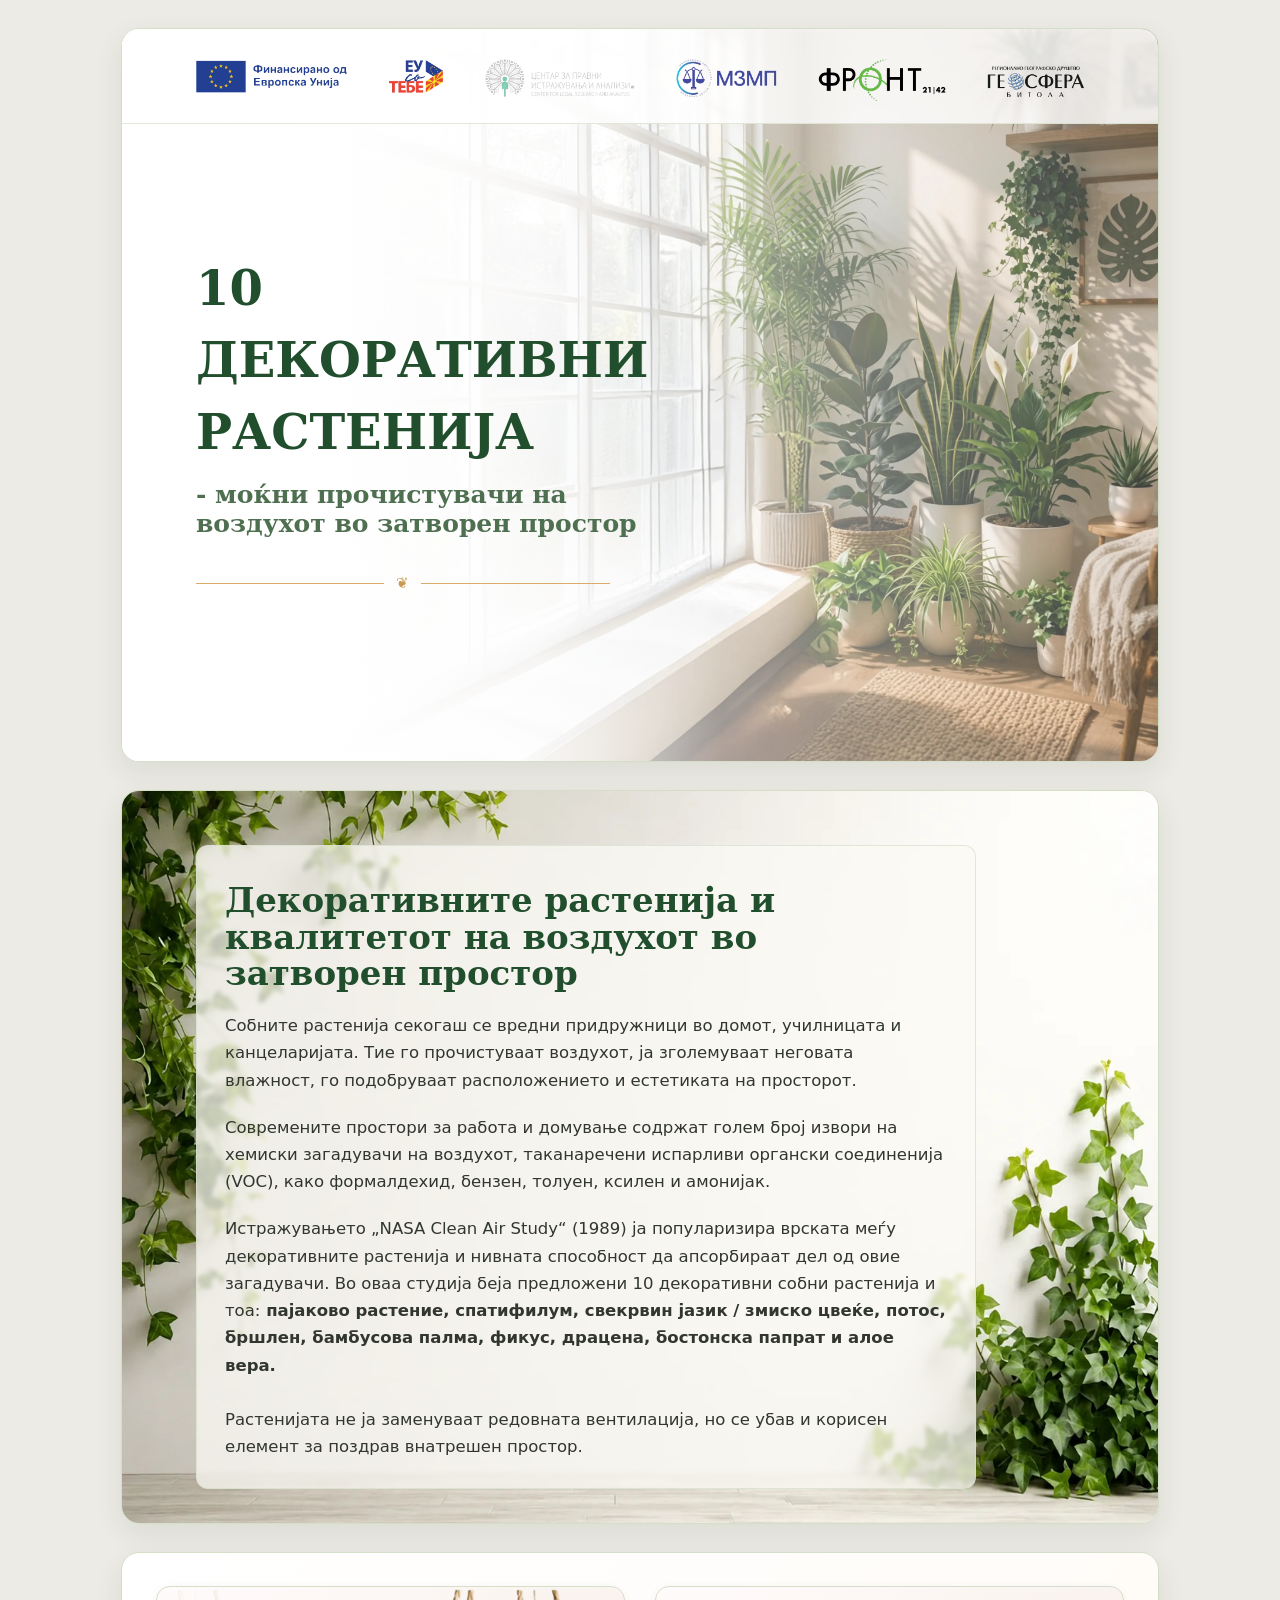
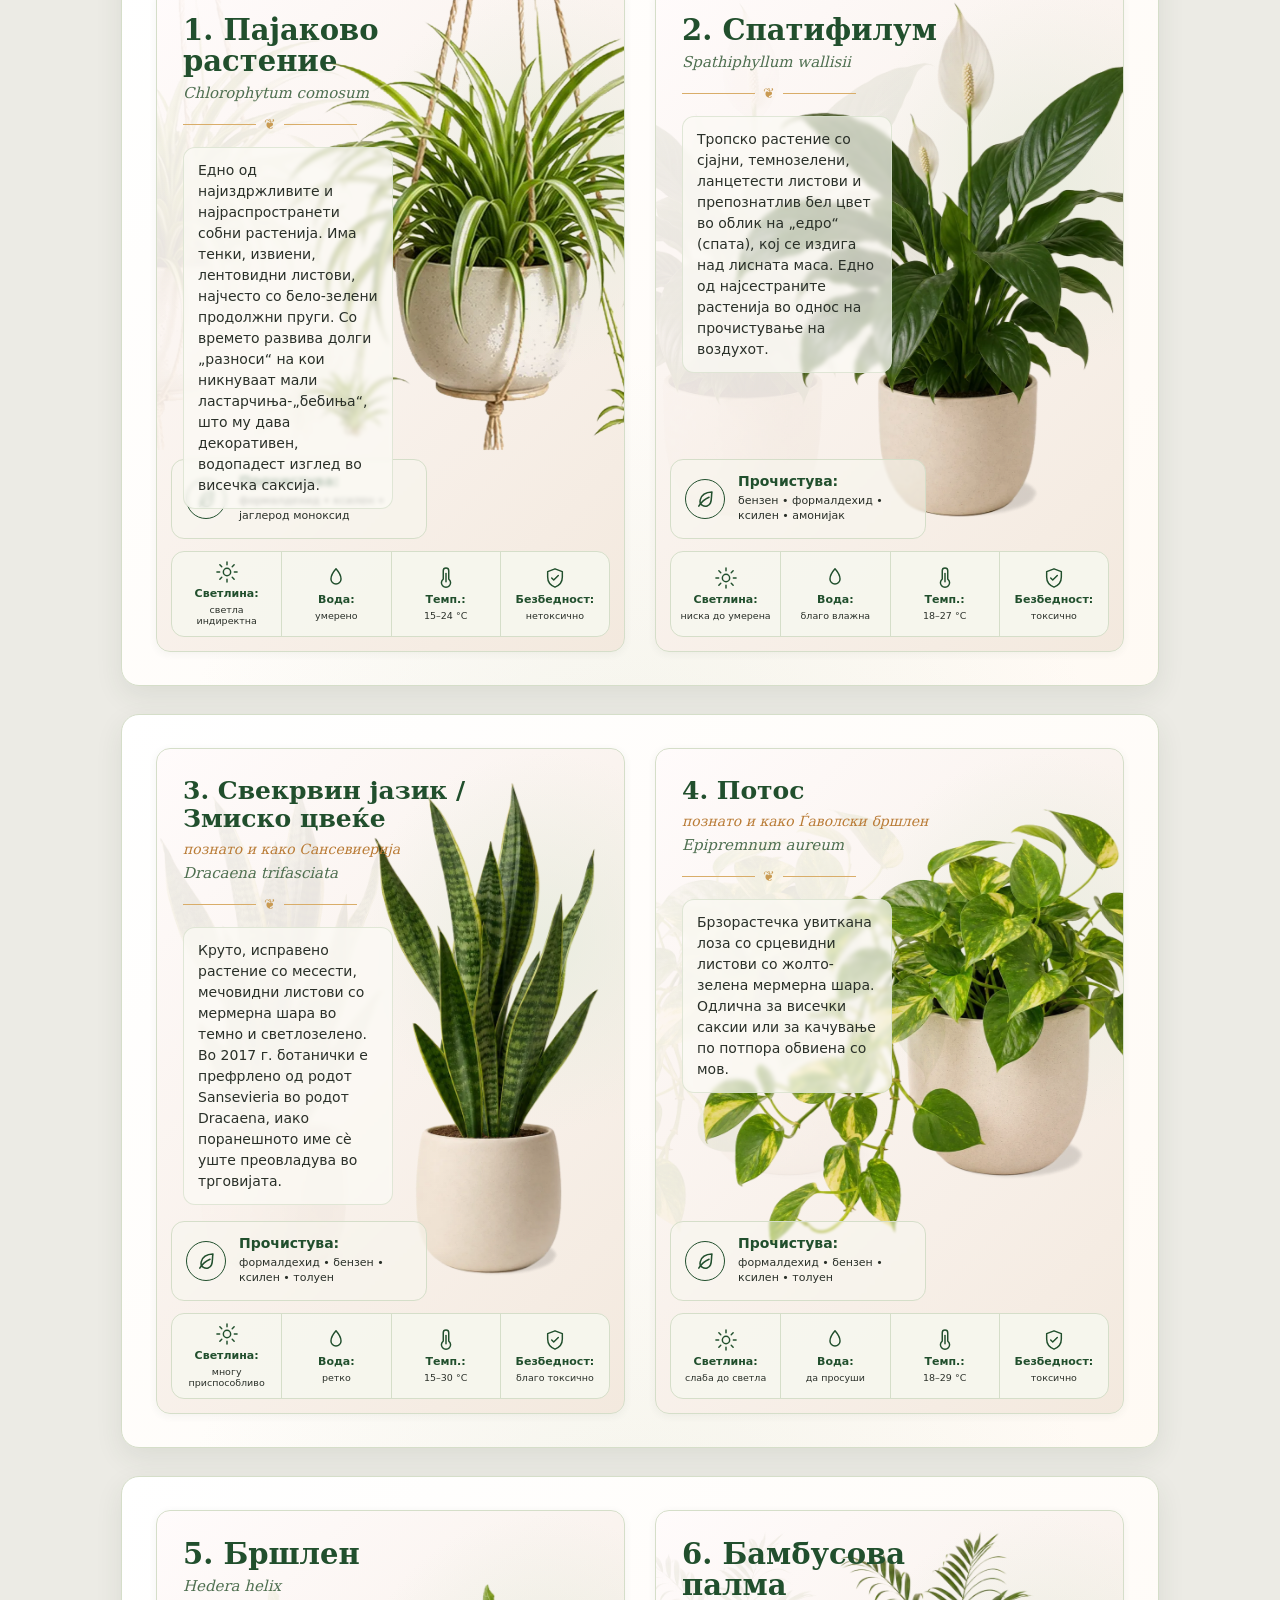
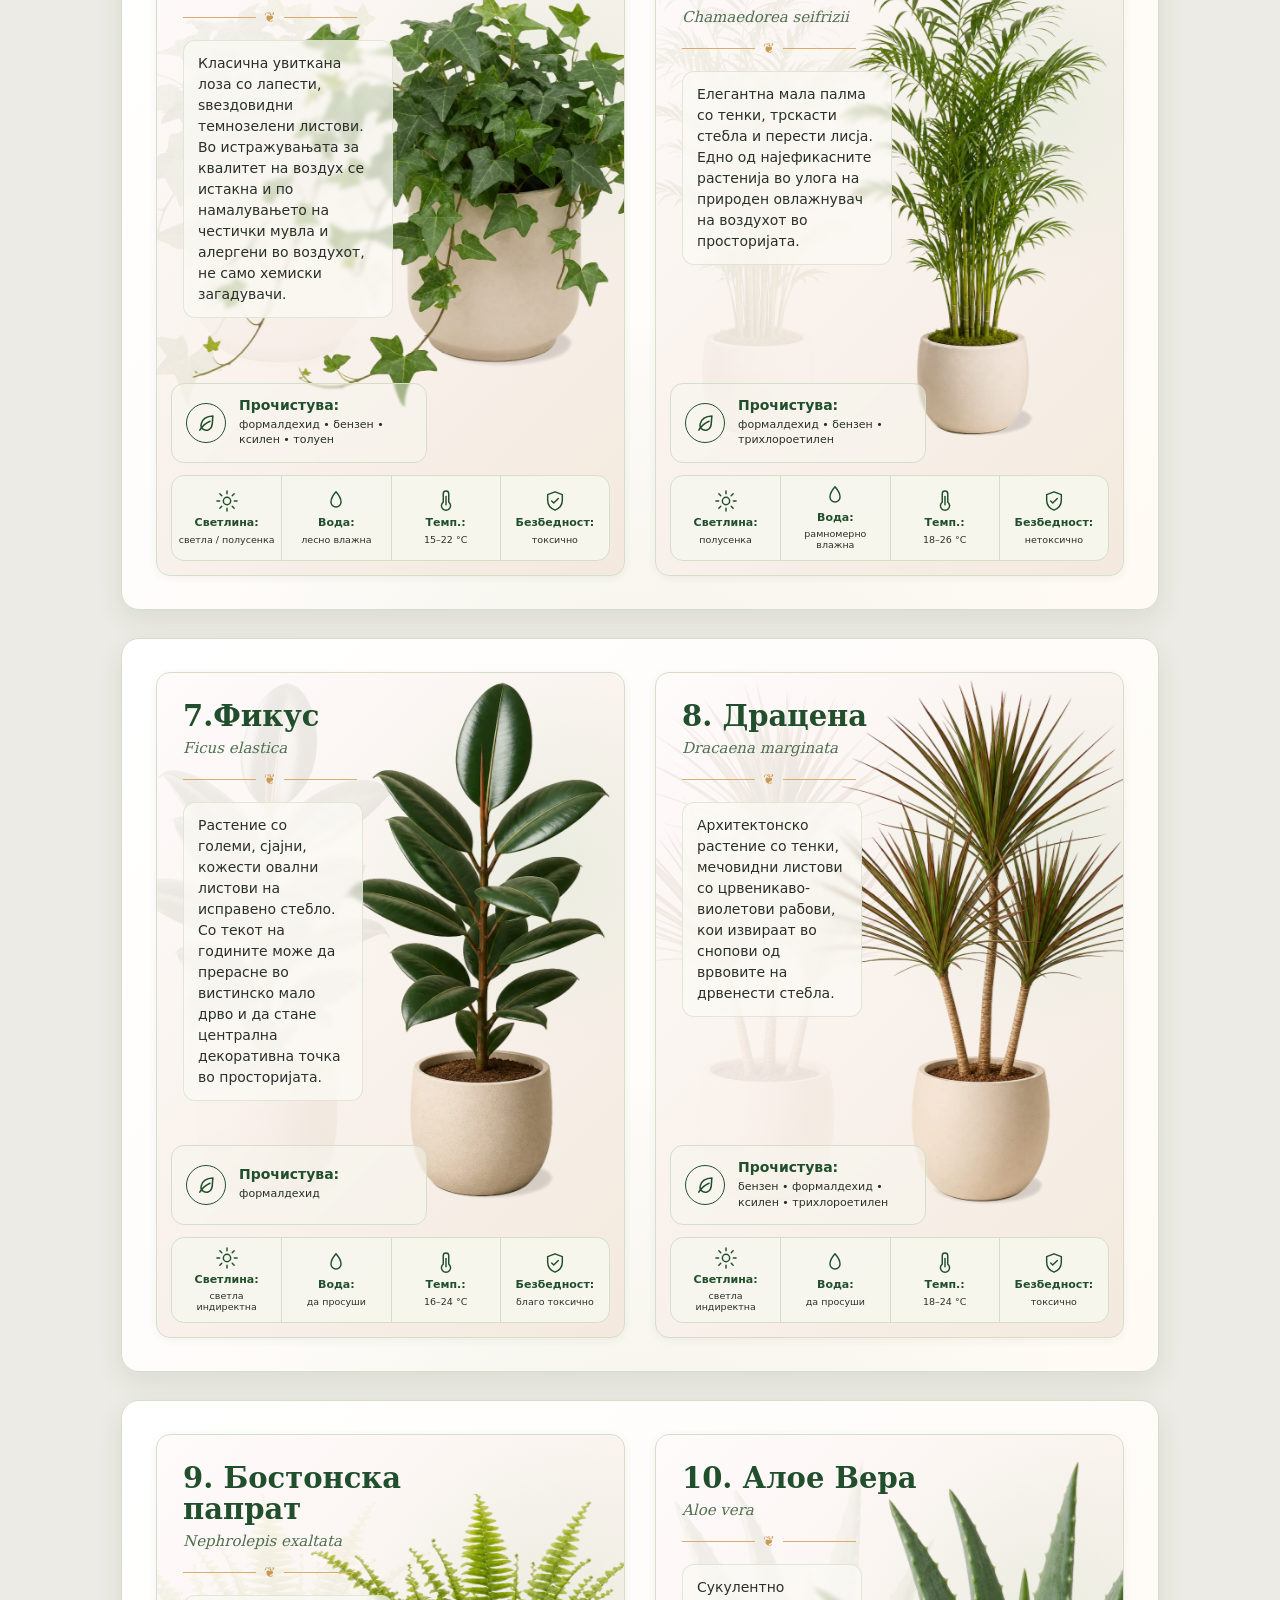
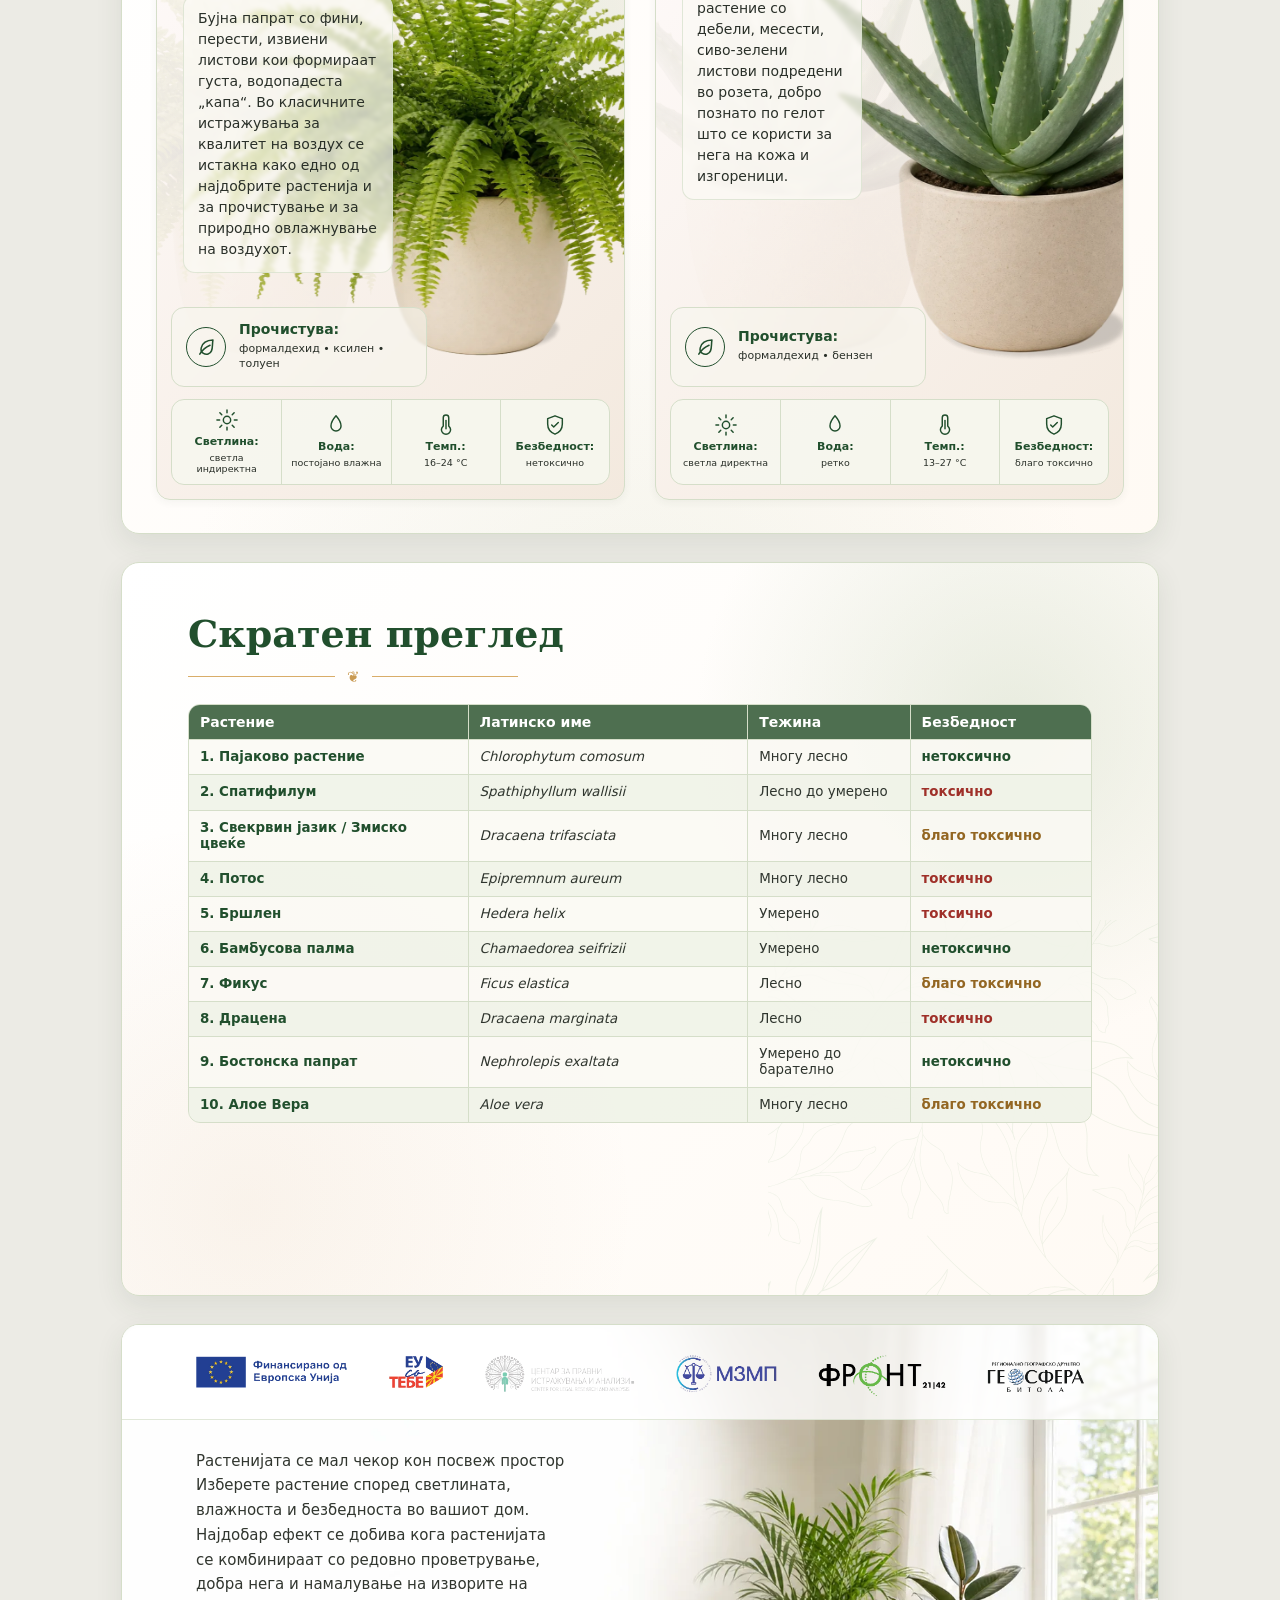
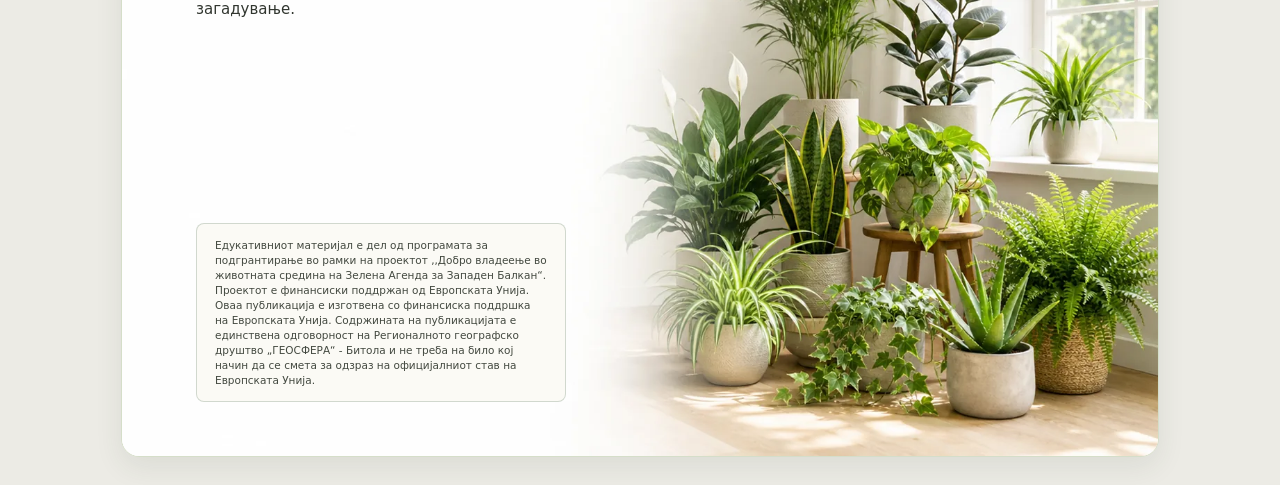
==== commit c222cb8f: "refactor: restructure assets and serve WebP on web, PNG in print Move public/assets to a top-level a" ====
--- a/index.html
+++ b/index.html
@@ -19,8 +19,16 @@
 <body>
   <main class="page">
     <section class="book-page cover-page">
-      <img class="cover-photo" src="public/assets/cover/plants-window-cover.png" alt="" aria-hidden="true" />
-      <img class="sponsor-strip" src="public/assets/logos/Sponsors-03.png" alt="Логоа на спонзори" />
+      <picture>
+        <source media="print" srcset="assets/cover/plants-window-cover.png">
+        <source type="image/webp" srcset="assets/cover/plants-window-cover.webp">
+        <img class="cover-photo" src="assets/cover/plants-window-cover.png" alt="" aria-hidden="true" />
+      </picture>
+      <picture>
+        <source media="print" srcset="assets/logos/Sponsors-03.png">
+        <source type="image/webp" srcset="assets/logos/Sponsors-03.webp">
+        <img class="sponsor-strip" src="assets/logos/Sponsors-03.png" alt="Логоа на спонзори" />
+      </picture>
 
       <div class="cover-page__content">
         <h1>10 ДЕКОРАТИВНИ РАСТЕНИЈА<span> - моќни прочистувачи на воздухот во затворен простор</span></h1>
@@ -34,22 +42,26 @@
         </p> -->
 
         <!-- <div class="cover-grid" aria-hidden="true">
-          <div><img src="spider-plant.png" alt="" /></div>
-          <div><img src="peace-lily.png" alt="" /></div>
-          <div><img src="snake-plant.png" alt="" /></div>
-          <div><img src="pothos.png" alt="" /></div>
-          <div><img src="english-ivy.png" alt="" /></div>
-          <div><img src="bamboo-palm.png" alt="" /></div>
-          <div><img src="rubber-plant.png" alt="" /></div>
-          <div><img src="dracaena.png" alt="" /></div>
-          <div><img src="boston-fern.png" alt="" /></div>
-          <div><img src="aloe-vera.png" alt="" /></div>
+          <div><img src="assets/plants/spider-plant.png" alt="" /></div>
+          <div><img src="assets/plants/peace-lily.png" alt="" /></div>
+          <div><img src="assets/plants/snake-plant.png" alt="" /></div>
+          <div><img src="assets/plants/pothos.png" alt="" /></div>
+          <div><img src="assets/plants/english-ivy.png" alt="" /></div>
+          <div><img src="assets/plants/bamboo-palm.png" alt="" /></div>
+          <div><img src="assets/plants/rubber-plant.png" alt="" /></div>
+          <div><img src="assets/plants/dracaena.png" alt="" /></div>
+          <div><img src="assets/plants/boston-fern.png" alt="" /></div>
+          <div><img src="assets/plants/aloe-vera.png" alt="" /></div>
         </div> -->
       </div>
     </section>
 
     <section class="book-page intro-page">
-      <img class="intro-photo" src="public/assets/cover/cover-voved.png" alt="" aria-hidden="true" />
+      <picture>
+        <source media="print" srcset="assets/cover/cover-voved.png">
+        <source type="image/webp" srcset="assets/cover/cover-voved.webp">
+        <img class="intro-photo" src="assets/cover/cover-voved.png" alt="" aria-hidden="true" />
+      </picture>
       <div class="intro-page__content">
         <div class="intro-copy">
         <h1>Декоративните растенија и квалитетот на воздухот во затворен простор</h1>
@@ -75,7 +87,11 @@
 
     <section class="book-page flower-sheet">
     <article class="plant-card">
-      <img class="plant-watermark" src="spider-plant.png" alt="" aria-hidden="true" />
+      <picture>
+        <source media="print" srcset="assets/plants/spider-plant.png">
+        <source type="image/webp" srcset="assets/plants/spider-plant.webp">
+        <img class="plant-watermark" src="assets/plants/spider-plant.png" alt="" aria-hidden="true" />
+      </picture>
 
       <header class="plant-card__header">
         <h1><span>1.</span> Пајаково растение</h1>
@@ -94,11 +110,11 @@
         висечка саксија.
       </p>
 
-      <img
-        class="plant-photo"
-        src="spider-plant.png"
-        alt="Пајаково растение во висечка саксија"
-      />
+      <picture>
+        <source media="print" srcset="assets/plants/spider-plant.png">
+        <source type="image/webp" srcset="assets/plants/spider-plant.webp">
+        <img class="plant-photo" src="assets/plants/spider-plant.png" alt="Пајаково растение во висечка саксија" />
+      </picture>
 
       <section class="purifies" aria-label="Материи што ги прочистува">
         <div class="purifies__icon" aria-hidden="true">
@@ -152,7 +168,11 @@
     </article>
 
     <article class="plant-card">
-      <img class="plant-watermark" src="peace-lily.png" alt="" aria-hidden="true" />
+      <picture>
+        <source media="print" srcset="assets/plants/peace-lily.png">
+        <source type="image/webp" srcset="assets/plants/peace-lily.webp">
+        <img class="plant-watermark" src="assets/plants/peace-lily.png" alt="" aria-hidden="true" />
+      </picture>
 
       <header class="plant-card__header">
         <h1><span>2.</span> Спатифилум</h1>
@@ -169,11 +189,15 @@
         на воздухот.
       </p>
 
-      <img
+      <picture>
+        <source media="print" srcset="assets/plants/peace-lily.png">
+        <source type="image/webp" srcset="assets/plants/peace-lily.webp">
+        <img
         class="plant-photo"
-        src="peace-lily.png"
+        src="assets/plants/peace-lily.png"
         alt="Мировно лилје во светла саксија"
       />
+      </picture>
 
       <section class="purifies" aria-label="Материи што ги прочистува">
         <div class="purifies__icon" aria-hidden="true">
@@ -229,7 +253,11 @@
 
     <section class="book-page flower-sheet">
     <article class="plant-card plant-card--compact">
-      <img class="plant-watermark" src="snake-plant.png" alt="" aria-hidden="true" />
+      <picture>
+        <source media="print" srcset="assets/plants/snake-plant.png">
+        <source type="image/webp" srcset="assets/plants/snake-plant.webp">
+        <img class="plant-watermark" src="assets/plants/snake-plant.png" alt="" aria-hidden="true" />
+      </picture>
 
       <header class="plant-card__header">
         <h1><span>3.</span> Свекрвин јазик / Змиско цвеќе</h1>
@@ -247,7 +275,11 @@
         во трговијата.
       </p>
 
-      <img class="plant-photo" src="snake-plant.png" alt="Свекрвин јазик во светла саксија" />
+      <picture>
+        <source media="print" srcset="assets/plants/snake-plant.png">
+        <source type="image/webp" srcset="assets/plants/snake-plant.webp">
+        <img class="plant-photo" src="assets/plants/snake-plant.png" alt="Свекрвин јазик во светла саксија" />
+      </picture>
 
       <section class="purifies" aria-label="Материи што ги прочистува">
         <div class="purifies__icon" aria-hidden="true">
@@ -298,7 +330,11 @@
     </article>
 
     <article class="plant-card plant-card--compact">
-      <img class="plant-watermark" src="pothos.png" alt="" aria-hidden="true" />
+      <picture>
+        <source media="print" srcset="assets/plants/pothos.png">
+        <source type="image/webp" srcset="assets/plants/pothos.webp">
+        <img class="plant-watermark" src="assets/plants/pothos.png" alt="" aria-hidden="true" />
+      </picture>
 
       <header class="plant-card__header">
         <h1><span>4.</span> Потос</h1>
@@ -315,7 +351,11 @@
         мов.
       </p>
 
-      <img class="plant-photo" src="pothos.png" alt="Потос во светла саксија" />
+      <picture>
+        <source media="print" srcset="assets/plants/pothos.png">
+        <source type="image/webp" srcset="assets/plants/pothos.webp">
+        <img class="plant-photo" src="assets/plants/pothos.png" alt="Потос во светла саксија" />
+      </picture>
 
       <section class="purifies" aria-label="Материи што ги прочистува">
         <div class="purifies__icon" aria-hidden="true">
@@ -368,7 +408,11 @@
 
     <section class="book-page flower-sheet">
     <article class="plant-card">
-      <img class="plant-watermark" src="english-ivy.png" alt="" aria-hidden="true" />
+      <picture>
+        <source media="print" srcset="assets/plants/english-ivy.png">
+        <source type="image/webp" srcset="assets/plants/english-ivy.webp">
+        <img class="plant-watermark" src="assets/plants/english-ivy.png" alt="" aria-hidden="true" />
+      </picture>
 
       <header class="plant-card__header">
         <h1><span>5.</span> Бршлен</h1>
@@ -385,7 +429,11 @@
         честички мувла и алергени во воздухот, не само хемиски загадувачи.
       </p>
 
-      <img class="plant-photo" src="english-ivy.png" alt="Бршлен во светла саксија" />
+      <picture>
+        <source media="print" srcset="assets/plants/english-ivy.png">
+        <source type="image/webp" srcset="assets/plants/english-ivy.webp">
+        <img class="plant-photo" src="assets/plants/english-ivy.png" alt="Бршлен во светла саксија" />
+      </picture>
 
       <section class="purifies" aria-label="Материи што ги прочистува">
         <div class="purifies__icon" aria-hidden="true">
@@ -436,7 +484,11 @@
     </article>
 
     <article class="plant-card">
-      <img class="plant-watermark" src="bamboo-palm.png" alt="" aria-hidden="true" />
+      <picture>
+        <source media="print" srcset="assets/plants/bamboo-palm.png">
+        <source type="image/webp" srcset="assets/plants/bamboo-palm.webp">
+        <img class="plant-watermark" src="assets/plants/bamboo-palm.png" alt="" aria-hidden="true" />
+      </picture>
 
       <header class="plant-card__header">
         <h1><span>6.</span> Бамбусова<br>палма</h1>
@@ -453,7 +505,11 @@
         просторијата.
       </p>
 
-      <img class="plant-photo" src="bamboo-palm.png" alt="Бамбусова палма во светла саксија" />
+      <picture>
+        <source media="print" srcset="assets/plants/bamboo-palm.png">
+        <source type="image/webp" srcset="assets/plants/bamboo-palm.webp">
+        <img class="plant-photo" src="assets/plants/bamboo-palm.png" alt="Бамбусова палма во светла саксија" />
+      </picture>
 
       <section class="purifies" aria-label="Материи што ги прочистува">
         <div class="purifies__icon" aria-hidden="true">
@@ -506,7 +562,11 @@
 
     <section class="book-page flower-sheet">
     <article class="plant-card">
-      <img class="plant-watermark" src="rubber-plant.png" alt="" aria-hidden="true" />
+      <picture>
+        <source media="print" srcset="assets/plants/rubber-plant.png">
+        <source type="image/webp" srcset="assets/plants/rubber-plant.webp">
+        <img class="plant-watermark" src="assets/plants/rubber-plant.png" alt="" aria-hidden="true" />
+      </picture>
 
       <header class="plant-card__header">
         <h1><span>7.</span>Фикус</h1>
@@ -523,7 +583,11 @@
         централна декоративна точка во просторијата.
       </p>
 
-      <img class="plant-photo" src="rubber-plant.png" alt="Гумено дрво во светла саксија" />
+      <picture>
+        <source media="print" srcset="assets/plants/rubber-plant.png">
+        <source type="image/webp" srcset="assets/plants/rubber-plant.webp">
+        <img class="plant-photo" src="assets/plants/rubber-plant.png" alt="Гумено дрво во светла саксија" />
+      </picture>
 
       <section class="purifies" aria-label="Материи што ги прочистува">
         <div class="purifies__icon" aria-hidden="true">
@@ -574,7 +638,11 @@
     </article>
 
     <article class="plant-card">
-      <img class="plant-watermark" src="dracaena.png" alt="" aria-hidden="true" />
+      <picture>
+        <source media="print" srcset="assets/plants/dracaena.png">
+        <source type="image/webp" srcset="assets/plants/dracaena.webp">
+        <img class="plant-watermark" src="assets/plants/dracaena.png" alt="" aria-hidden="true" />
+      </picture>
 
       <header class="plant-card__header">
         <h1><span>8.</span> Драцена</h1>
@@ -589,7 +657,11 @@
         рабови, кои извираат во снопови од врвовите на дрвенести стебла.
       </p>
 
-      <img class="plant-photo" src="dracaena.png" alt="Дракена во светла саксија" />
+      <picture>
+        <source media="print" srcset="assets/plants/dracaena.png">
+        <source type="image/webp" srcset="assets/plants/dracaena.webp">
+        <img class="plant-photo" src="assets/plants/dracaena.png" alt="Дракена во светла саксија" />
+      </picture>
 
       <section class="purifies" aria-label="Материи што ги прочистува">
         <div class="purifies__icon" aria-hidden="true">
@@ -642,7 +714,11 @@
 
     <section class="book-page flower-sheet">
     <article class="plant-card">
-      <img class="plant-watermark" src="boston-fern.png" alt="" aria-hidden="true" />
+      <picture>
+        <source media="print" srcset="assets/plants/boston-fern.png">
+        <source type="image/webp" srcset="assets/plants/boston-fern.webp">
+        <img class="plant-watermark" src="assets/plants/boston-fern.png" alt="" aria-hidden="true" />
+      </picture>
 
       <header class="plant-card__header">
         <h1><span>9.</span> Бостонска папрат</h1>
@@ -660,7 +736,11 @@
         природно овлажнување на воздухот.
       </p>
 
-      <img class="plant-photo" src="boston-fern.png" alt="Бостонска папрат во светла саксија" />
+      <picture>
+        <source media="print" srcset="assets/plants/boston-fern.png">
+        <source type="image/webp" srcset="assets/plants/boston-fern.webp">
+        <img class="plant-photo" src="assets/plants/boston-fern.png" alt="Бостонска папрат во светла саксија" />
+      </picture>
 
       <section class="purifies" aria-label="Материи што ги прочистува">
         <div class="purifies__icon" aria-hidden="true">
@@ -711,7 +791,11 @@
     </article>
 
     <article class="plant-card">
-      <img class="plant-watermark" src="aloe-vera.png" alt="" aria-hidden="true" />
+      <picture>
+        <source media="print" srcset="assets/plants/aloe-vera.png">
+        <source type="image/webp" srcset="assets/plants/aloe-vera.webp">
+        <img class="plant-watermark" src="assets/plants/aloe-vera.png" alt="" aria-hidden="true" />
+      </picture>
 
       <header class="plant-card__header">
         <h1><span>10.</span> Алое Вера</h1>
@@ -728,7 +812,11 @@
         изгореници.
       </p>
 
-      <img class="plant-photo" src="aloe-vera.png" alt="Алоа Вера во светла саксија" />
+      <picture>
+        <source media="print" srcset="assets/plants/aloe-vera.png">
+        <source type="image/webp" srcset="assets/plants/aloe-vera.webp">
+        <img class="plant-photo" src="assets/plants/aloe-vera.png" alt="Алоа Вера во светла саксија" />
+      </picture>
 
       <section class="purifies" aria-label="Материи што ги прочистува">
         <div class="purifies__icon" aria-hidden="true">
@@ -865,7 +953,11 @@
     </section>
 
     <section class="book-page closing-page">
-      <img class="sponsor-strip" src="public/assets/logos/Sponsors-03.png" alt="Логоа на спонзори" />
+      <picture>
+        <source media="print" srcset="assets/logos/Sponsors-03.png">
+        <source type="image/webp" srcset="assets/logos/Sponsors-03.webp">
+        <img class="sponsor-strip" src="assets/logos/Sponsors-03.png" alt="Логоа на спонзори" />
+      </picture>
 
       <div class="closing-page__content">
         <p>
--- a/styles.css
+++ b/styles.css
@@ -63,7 +63,9 @@
   position: absolute;
   inset: 0;
   z-index: 0;
-  background: url("public/assets/cover/plants-window-cover1.png") center / cover no-repeat;
+  background: url("assets/cover/plants-window-cover1.png") center / cover no-repeat;
+  background-image: -webkit-image-set(url("assets/cover/plants-window-cover1.webp") type("image/webp"), url("assets/cover/plants-window-cover1.png") type("image/png"));
+  background-image: image-set(url("assets/cover/plants-window-cover1.webp") type("image/webp"), url("assets/cover/plants-window-cover1.png") type("image/png"));
   pointer-events: none;
 }
 
@@ -328,7 +330,7 @@
   z-index: 1;
   width: 560px;
   height: 560px;
-  background: url("public/assets/background/flower-01.svg") center / contain no-repeat;
+  background: url("assets/background/flower-01.svg") center / contain no-repeat;
   opacity: 0.11;
   pointer-events: none;
 }
@@ -1086,11 +1088,17 @@
 }
 
 html[data-export="pdf"] .cover-page {
-  background: url("public/assets/cover/plants-window-cover.png") center / cover no-repeat #ffffff;
+  background: url("assets/cover/plants-window-cover.png") center / cover no-repeat #ffffff;
 }
 
 html[data-export="pdf"] .cover-photo {
   display: none;
+}
+
+/* Force the print-quality PNG for the closing-page background when exporting. */
+html[data-export="print"] .closing-page::before,
+html[data-export="pdf"] .closing-page::before {
+  background-image: url("assets/cover/plants-window-cover1.png");
 }
 
 @media print {
@@ -1363,7 +1371,7 @@
 
   html[data-export="print"] .cover-page,
   html[data-export="pdf"] .cover-page {
-    background: url("public/assets/cover/plants-window-cover.png") center / cover no-repeat #ffffff;
+    background: url("assets/cover/plants-window-cover.png") center / cover no-repeat #ffffff;
   }
 
   html[data-export="print"] .cover-photo,
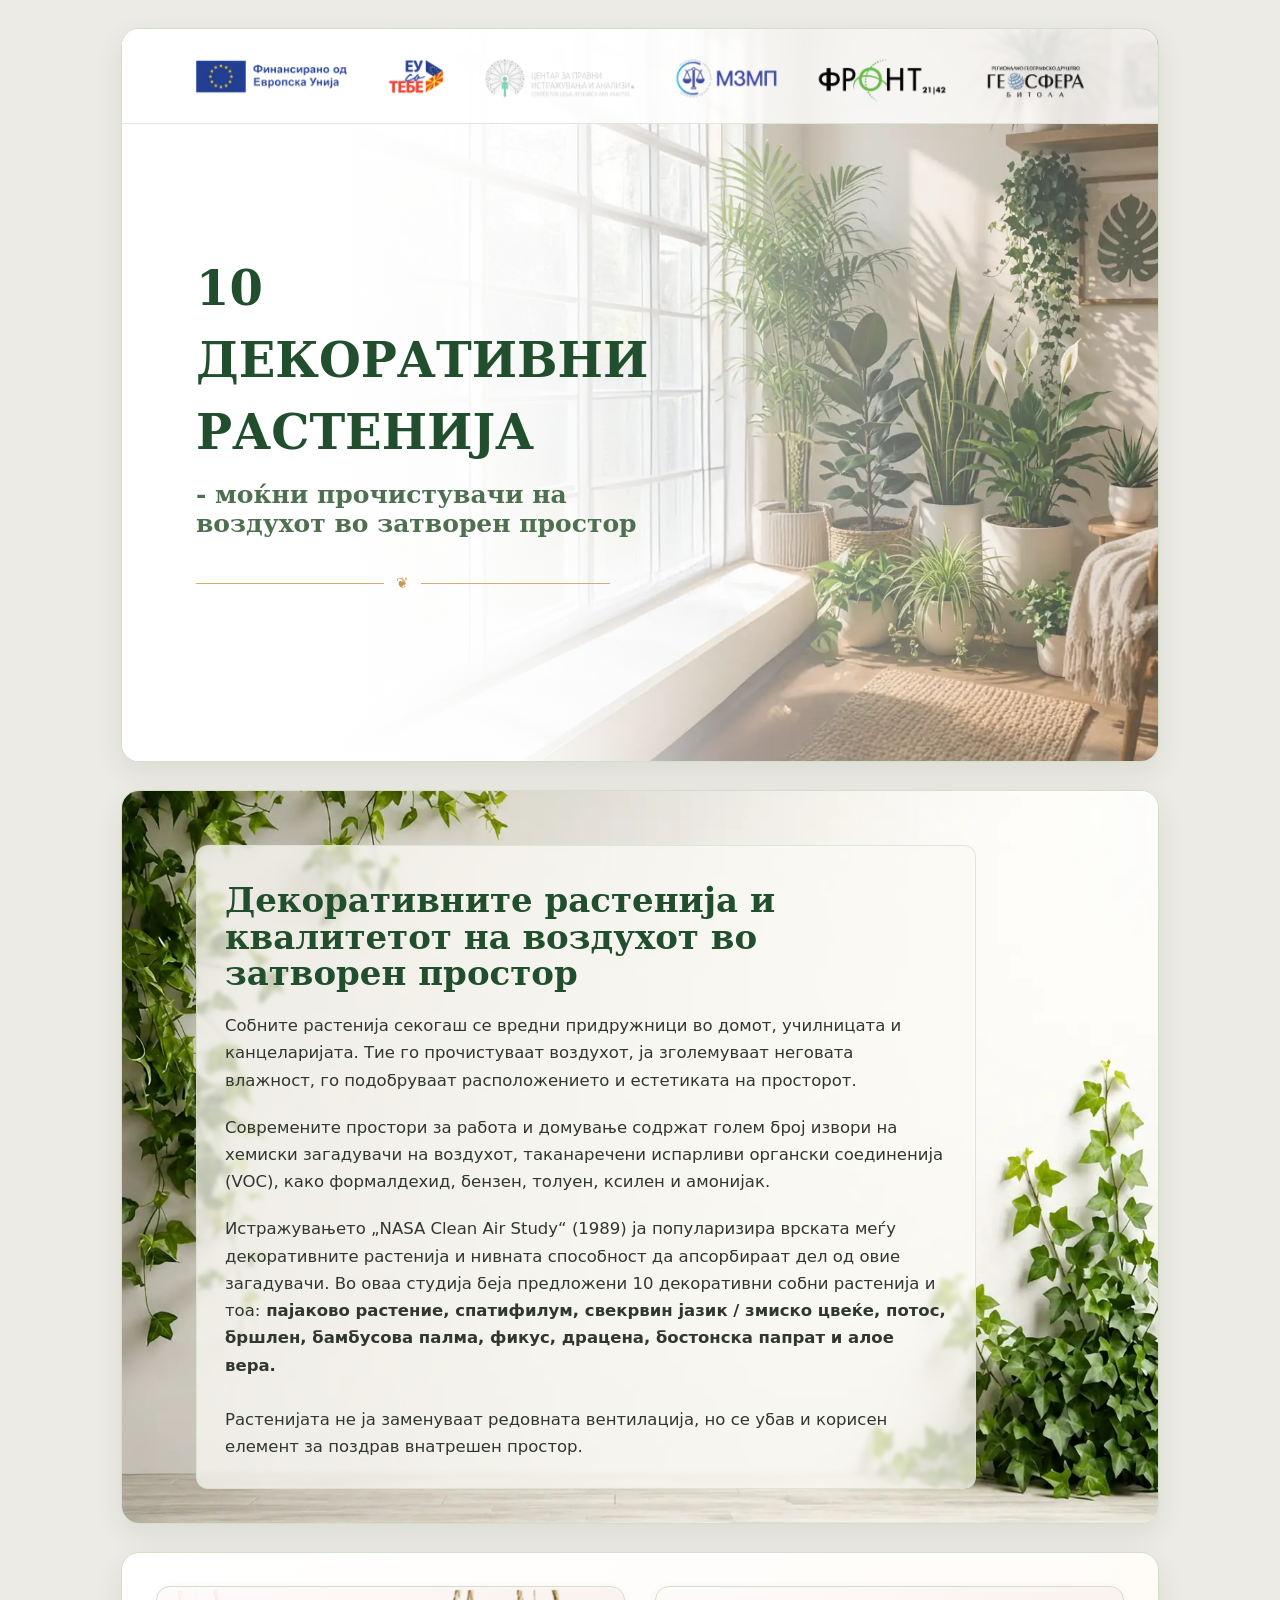
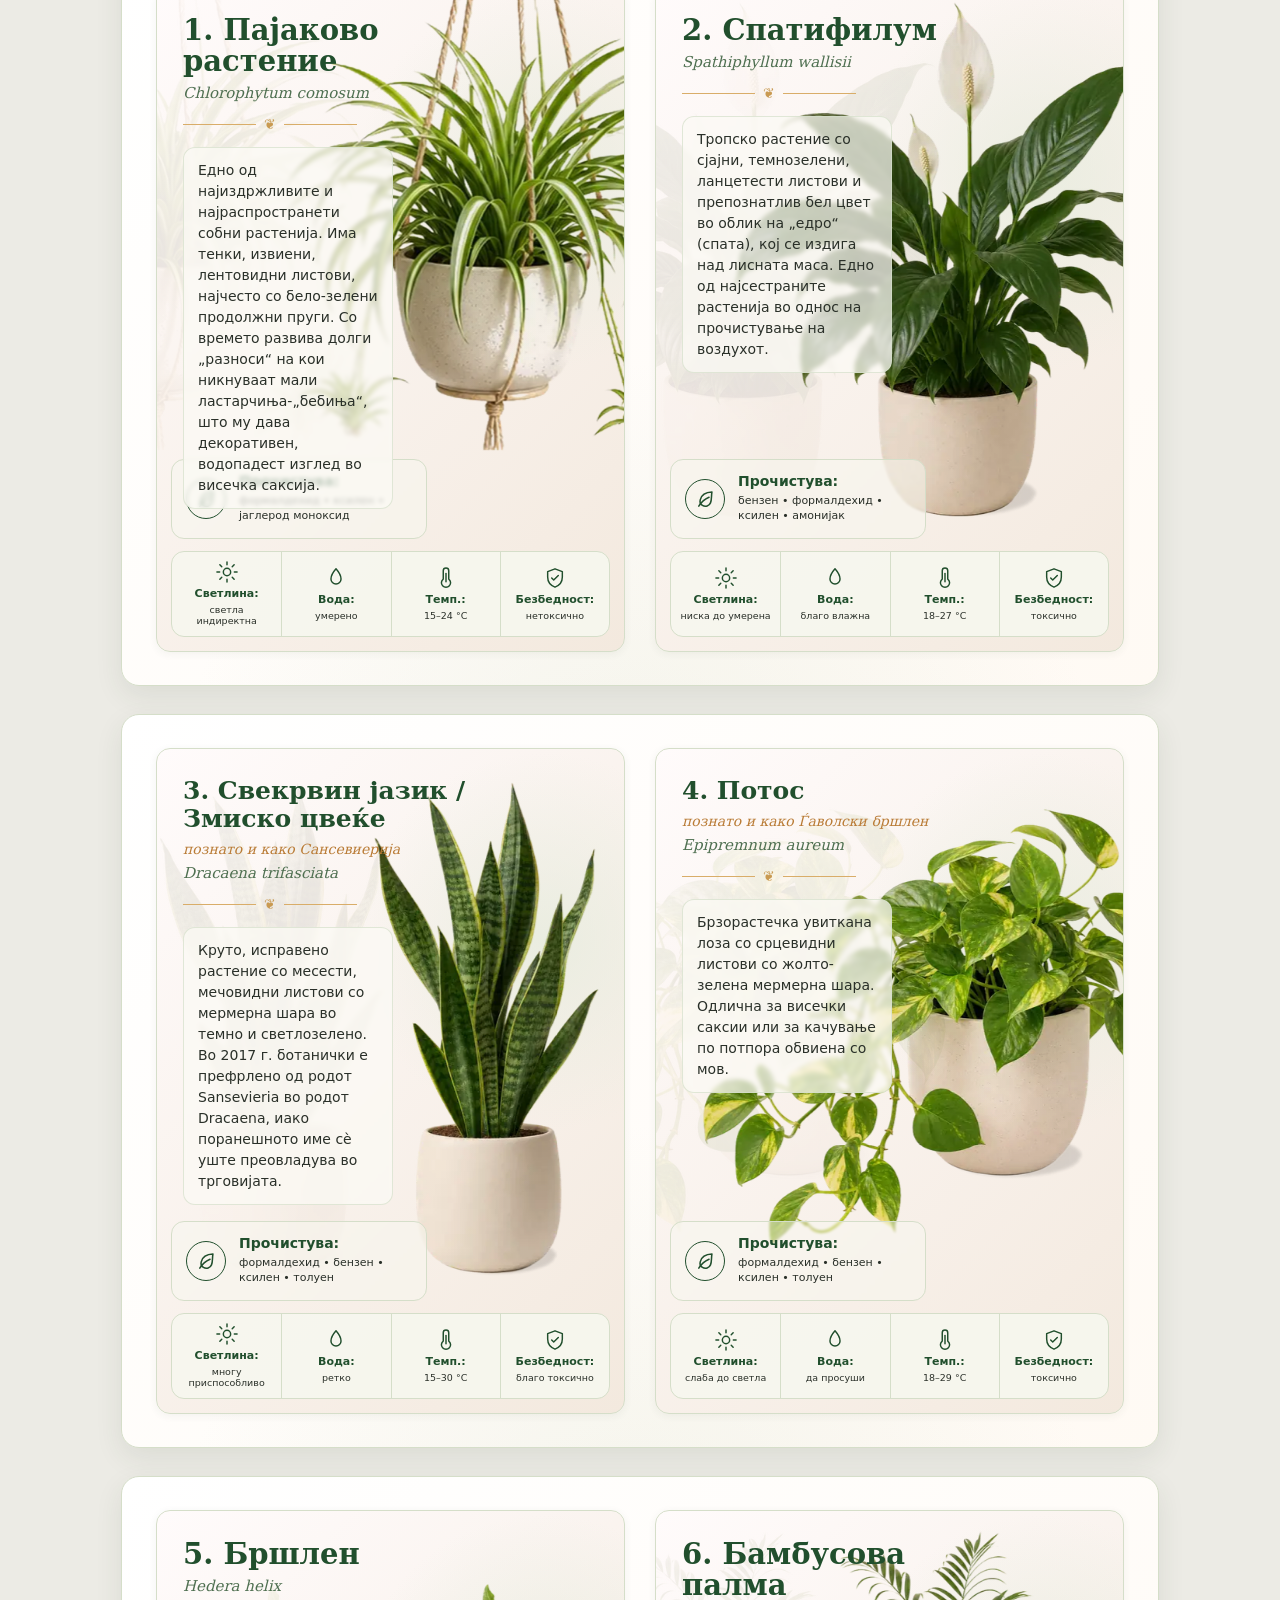
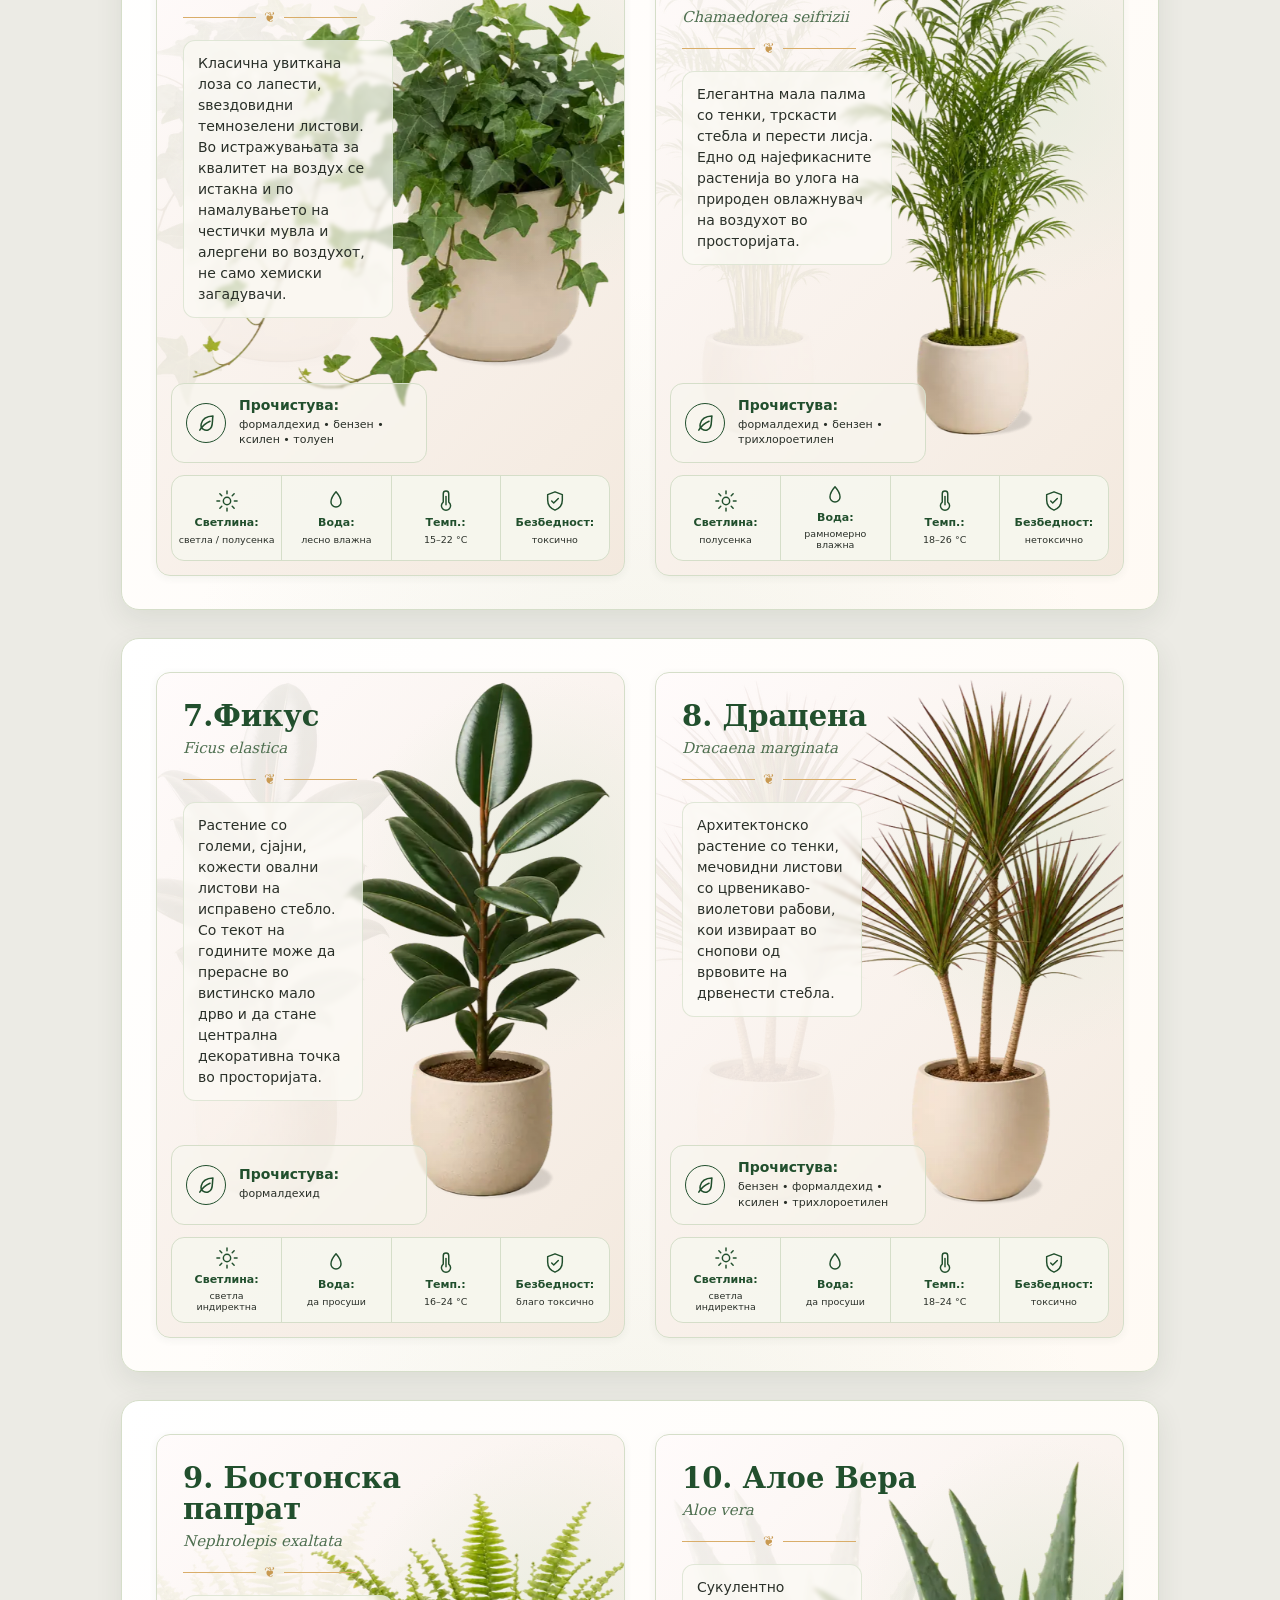
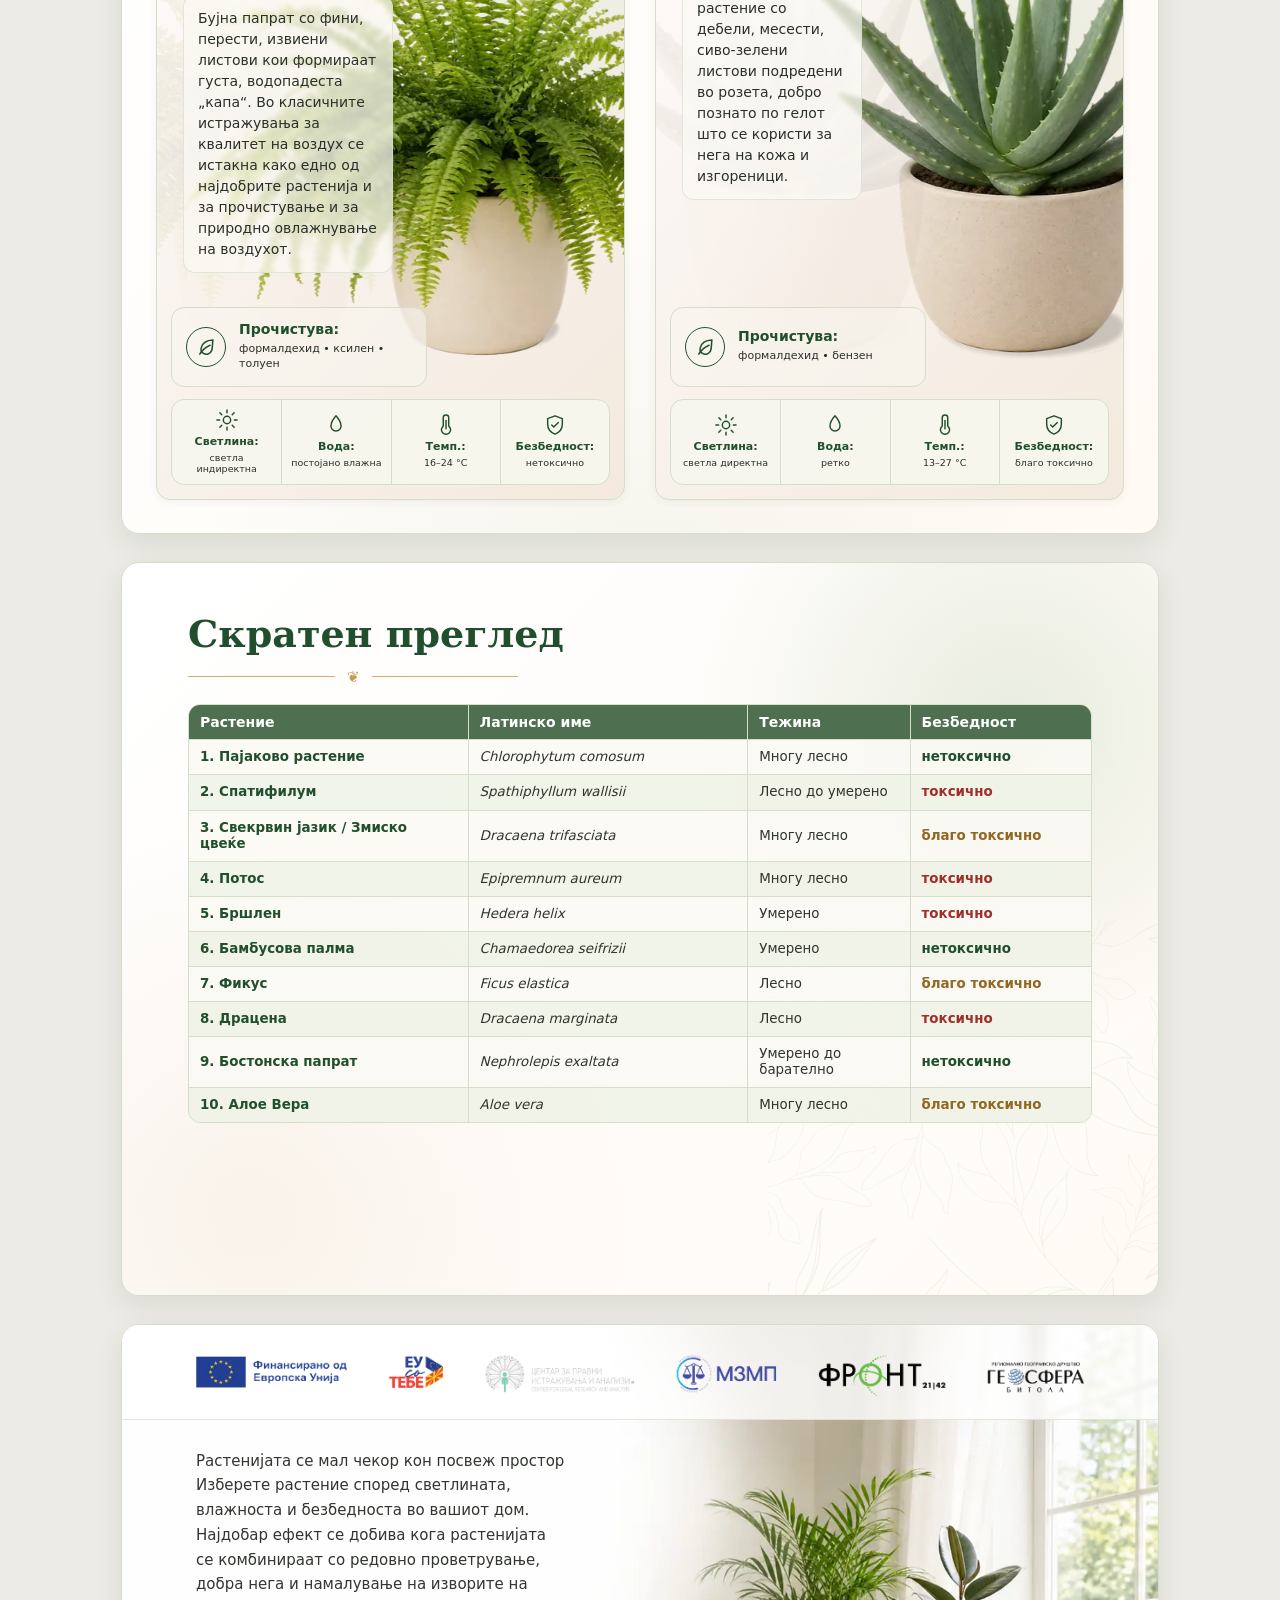
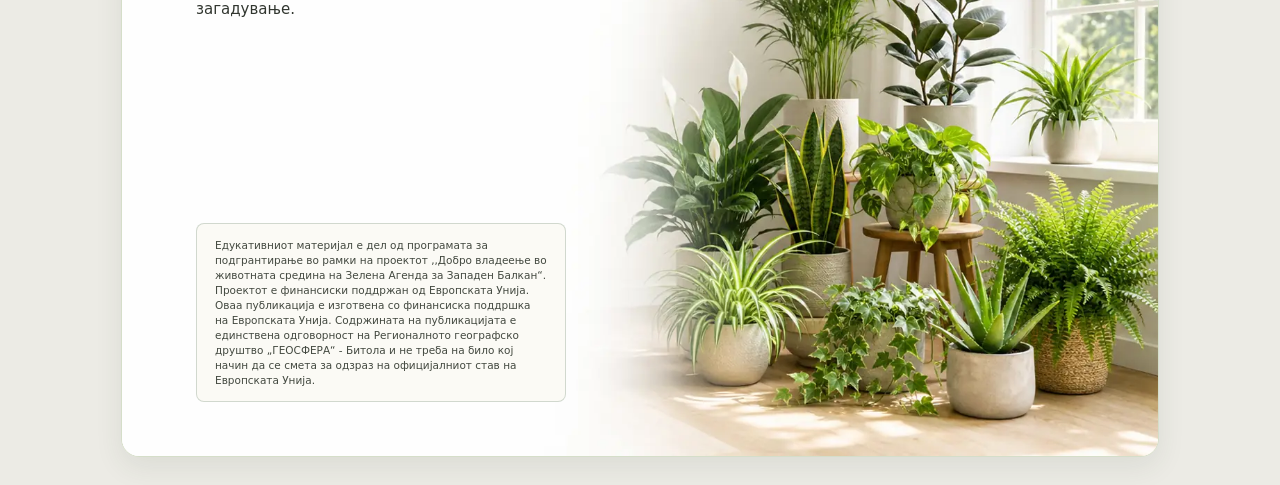
==== commit 34c526bf: "feat: choose digital (light WebP) or print (full PNG) PDF export The export dialog now offers a digi" ====
--- a/index.html
+++ b/index.html
@@ -8,9 +8,16 @@
     (() => {
       const params = new URLSearchParams(window.location.search);
       const exportMode = params.get("export");
+      const quality = params.get("quality");
 
       if (exportMode === "mobile" || exportMode === "print" || exportMode === "pdf") {
         document.documentElement.dataset.export = exportMode;
+      }
+
+      // "digital" = lightweight WebP images (small PDF for screen/email sharing);
+      // "print" = full-quality PNGs. Set early so CSS backgrounds pick the right source.
+      if (quality === "digital" || quality === "print") {
+        document.documentElement.dataset.quality = quality;
       }
     })();
   </script>
@@ -985,6 +992,16 @@
         document.head.appendChild(style);
       }
 
+      // For a "digital" export, swap the content images to WebP so the exported
+      // PDF stays small. (Print quality keeps the PNGs via each <picture>'s
+      // media="print" source, so no change is needed there.)
+      if (document.documentElement.dataset.quality === "digital") {
+        document.querySelectorAll('picture source[media="print"]').forEach((s) => s.remove());
+        document.querySelectorAll("picture > img").forEach((img) => {
+          img.src = img.getAttribute("src").replace(/\.png(\?.*)?$/, ".webp$1");
+        });
+      }
+
       if (params.get("print") === "1") {
         window.addEventListener("load", () => {
           setTimeout(() => window.print(), 450);
--- a/styles.css
+++ b/styles.css
@@ -1101,6 +1101,17 @@
   background-image: url("assets/cover/plants-window-cover1.png");
 }
 
+/* A "digital" export keeps the lightweight WebP cover/closing artwork instead. */
+html[data-quality="digital"][data-export="pdf"] .cover-page,
+html[data-quality="digital"][data-export="print"] .cover-page {
+  background-image: url("assets/cover/plants-window-cover.webp");
+}
+
+html[data-quality="digital"][data-export="pdf"] .closing-page::before,
+html[data-quality="digital"][data-export="print"] .closing-page::before {
+  background-image: url("assets/cover/plants-window-cover1.webp");
+}
+
 @media print {
   @page {
     size: A4 portrait;
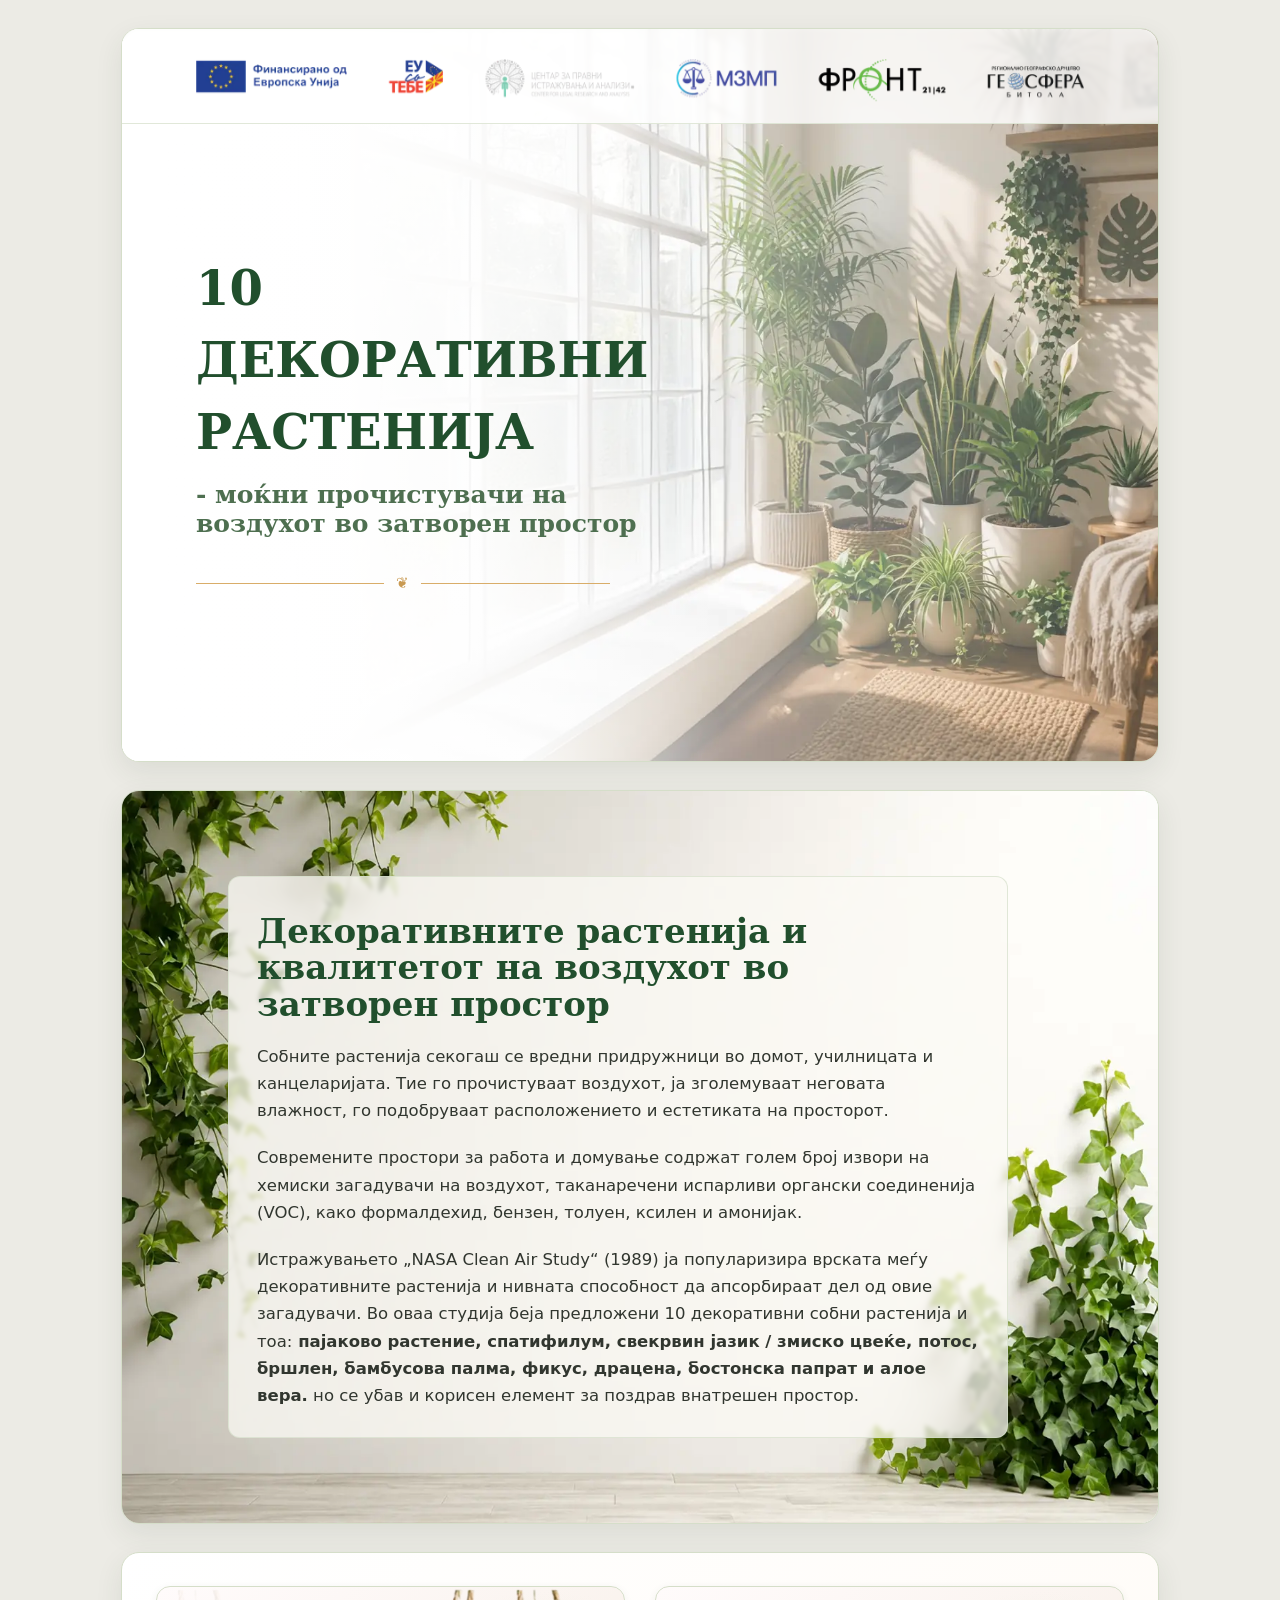
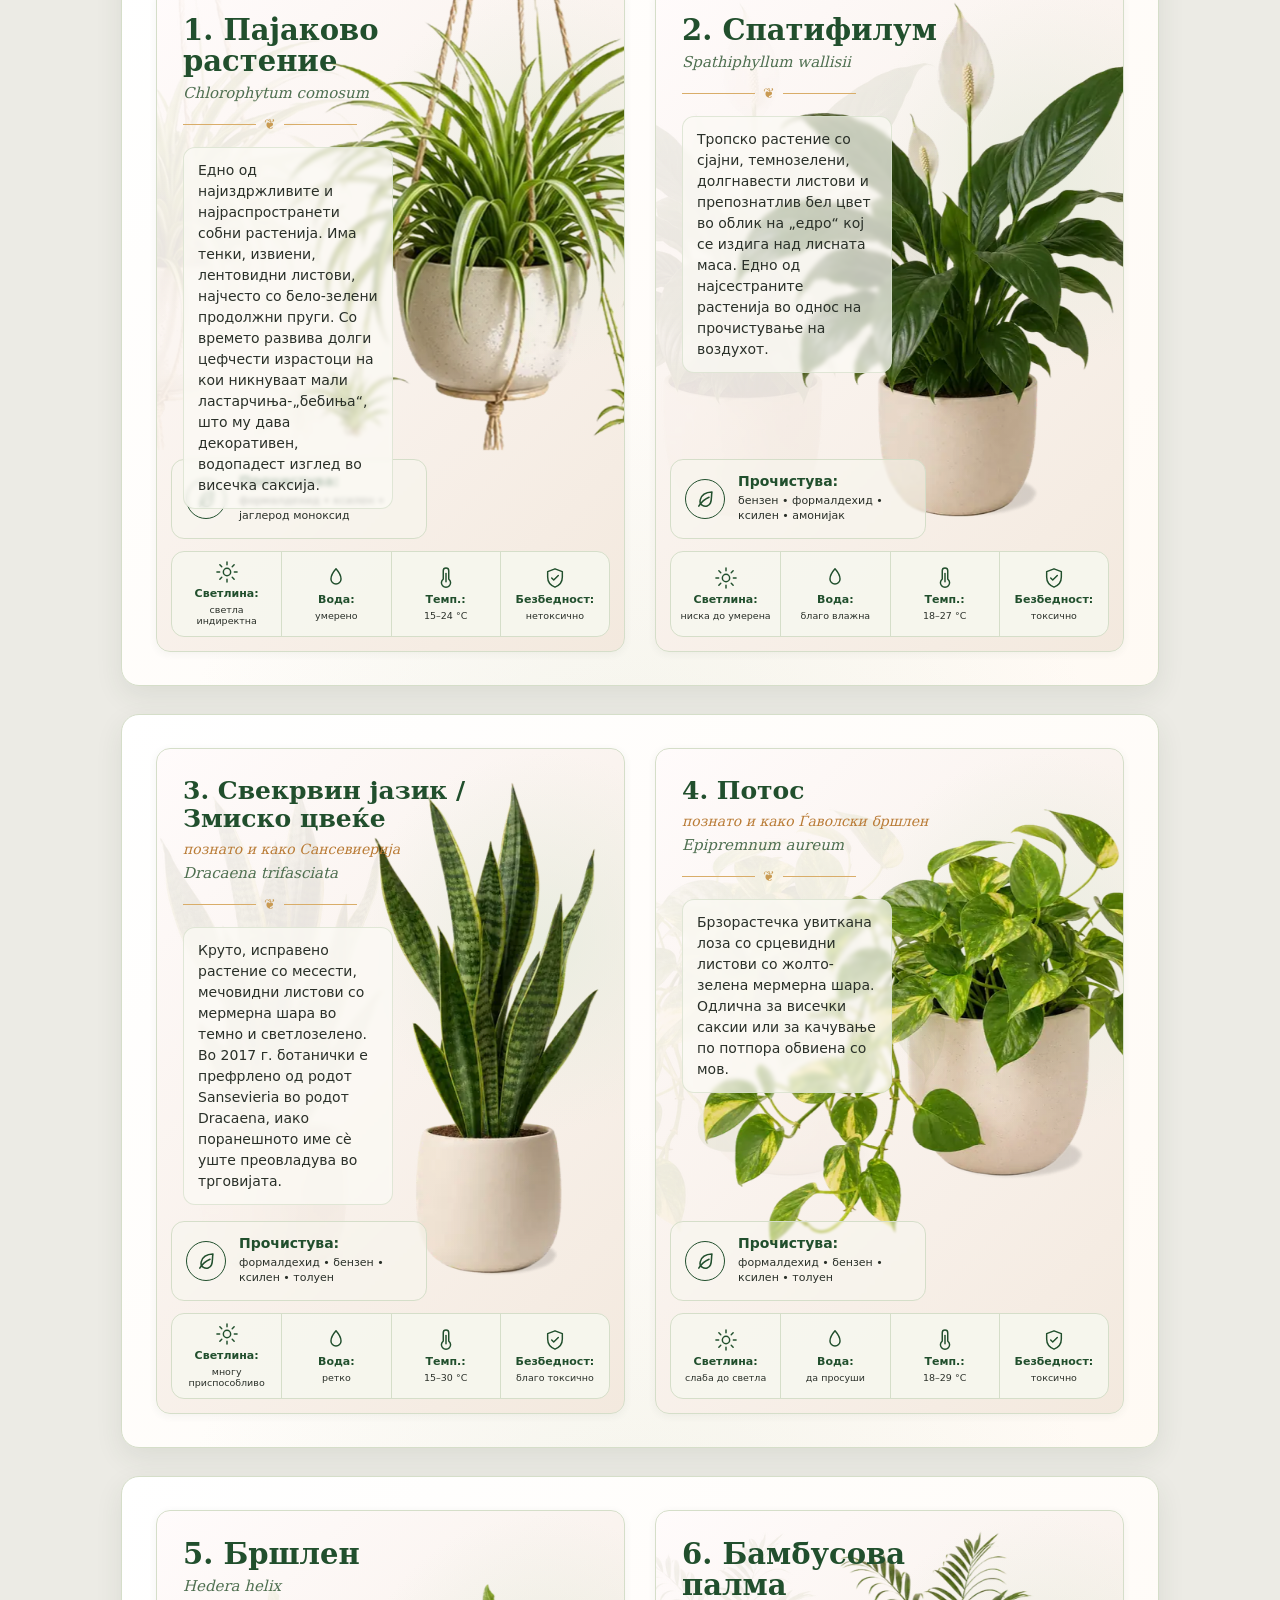
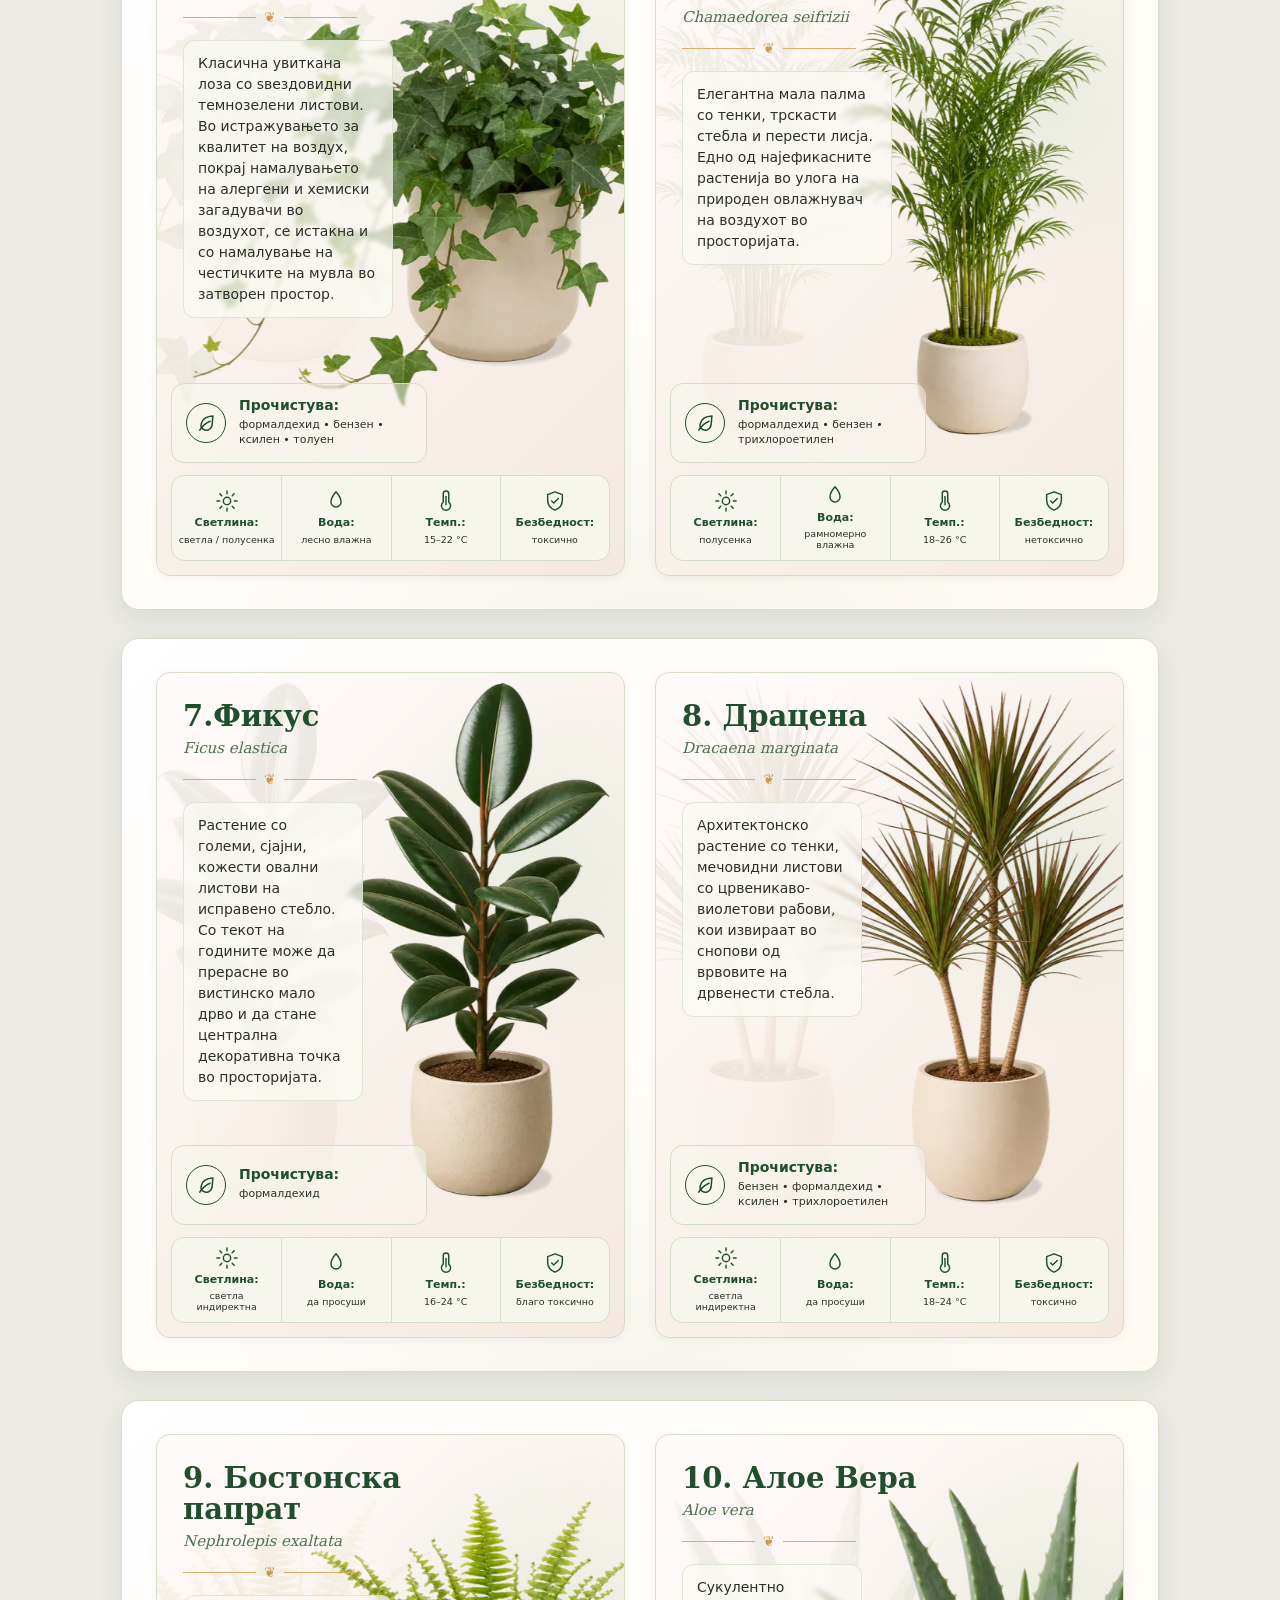
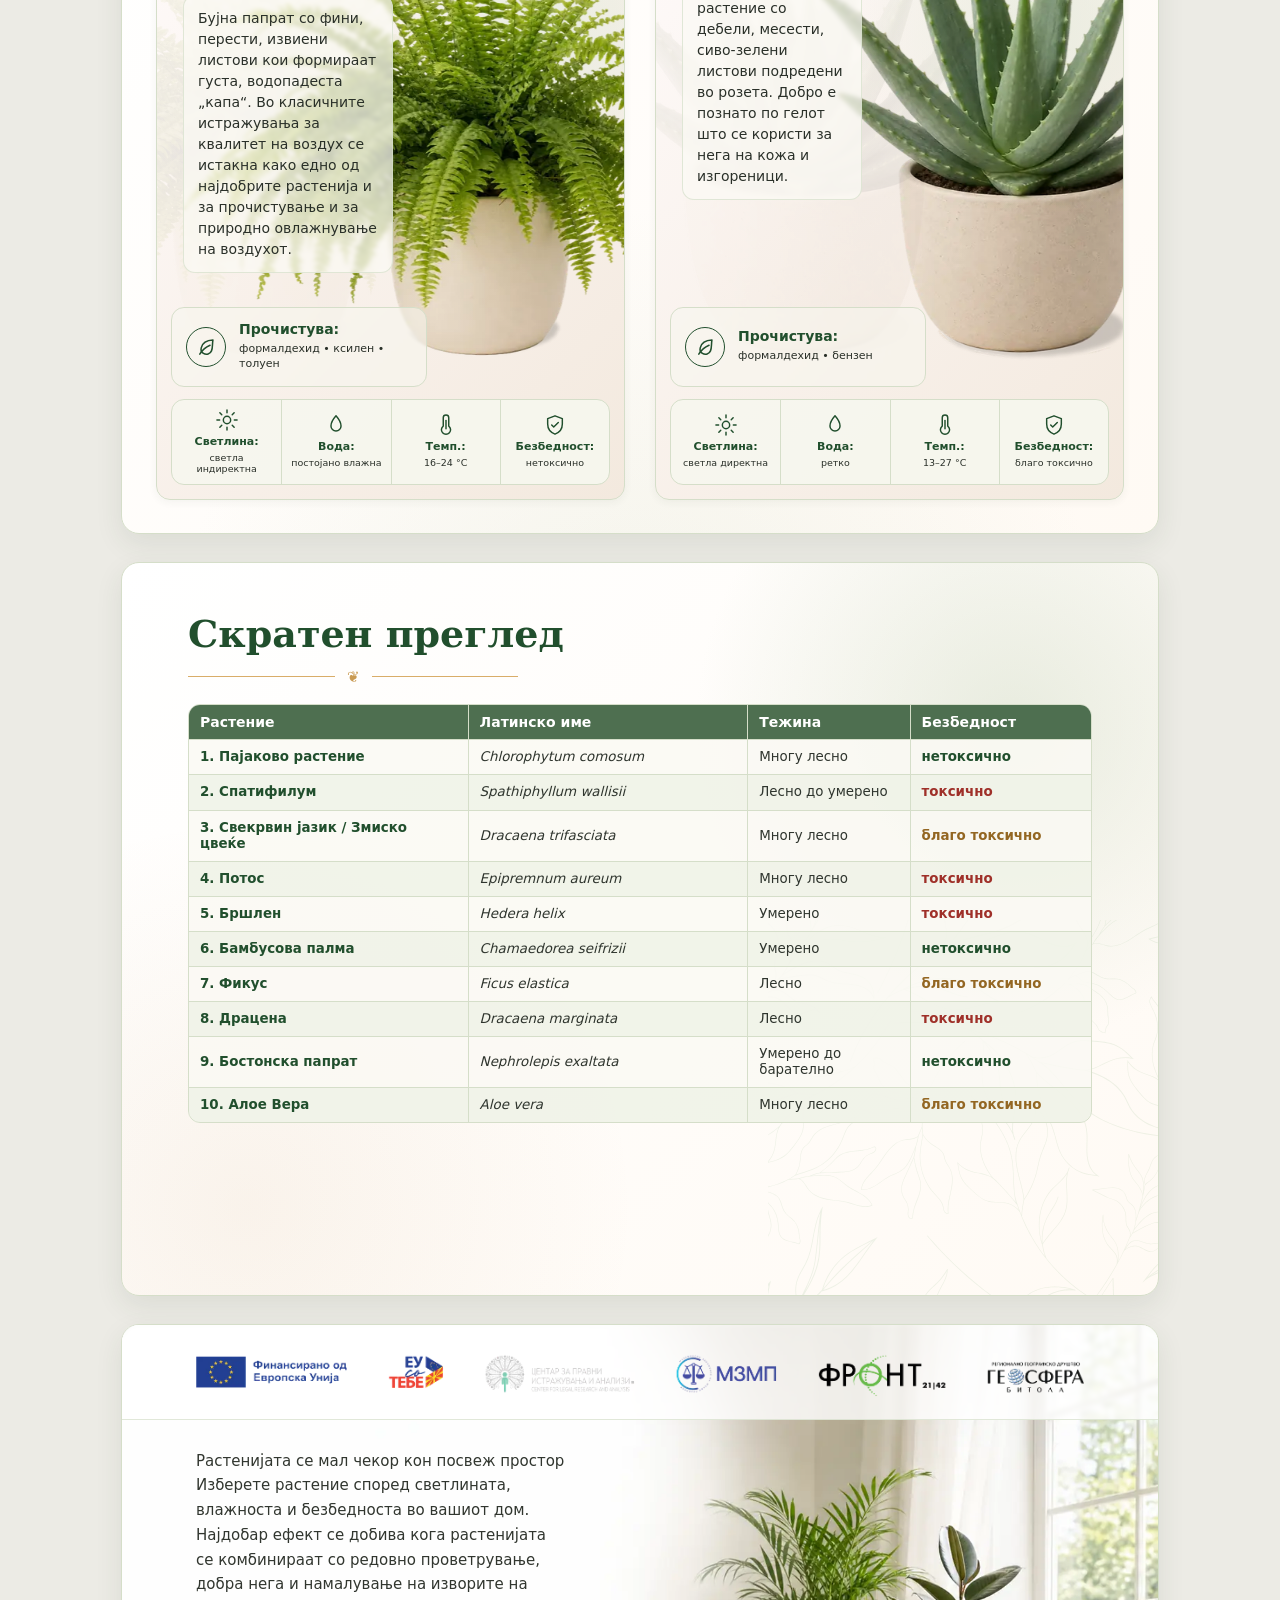
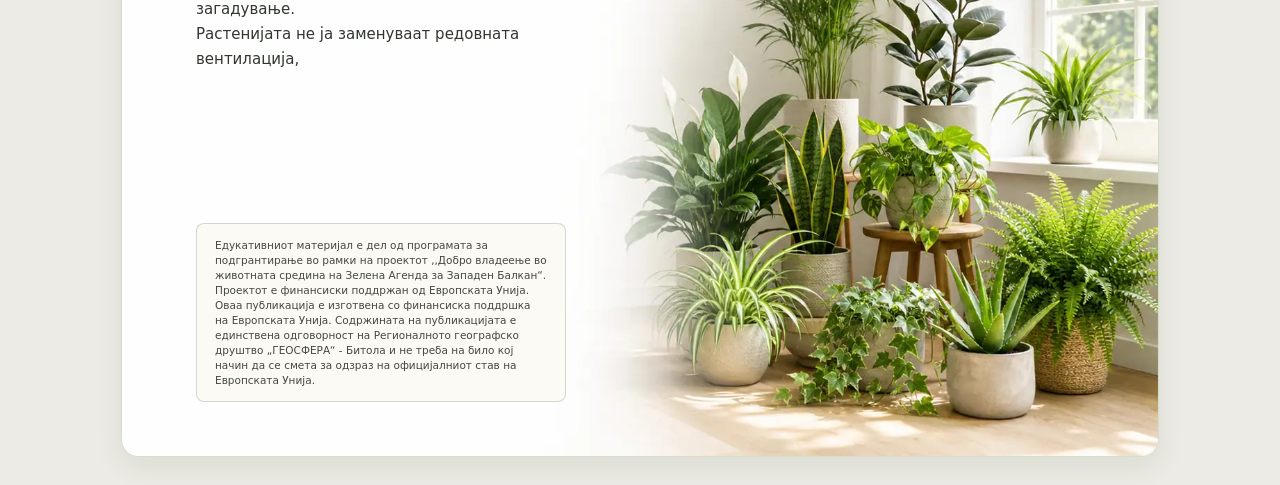
==== commit d93e8046: "final aneta" ====
--- a/index.html
+++ b/index.html
@@ -85,7 +85,7 @@
         <p>
           Истражувањето „NASA Clean Air Study“ (1989) ја популаризира врската
           меѓу декоративните растенија и нивната способност да апсорбираат дел
-          од овие загадувачи. Во оваа студија беја предложени 10 декоративни собни растенија и тоа:<b> пајаково растение, спатифилум, свекрвин јазик / змиско цвеќе, потос, бршлен, бамбусова палма, фикус, драцена, бостонска папрат и алое вера.</b> <br/> <br/> Растенијата не ја заменуваат редовната вентилација,
+          од овие загадувачи. Во оваа студија беја предложени 10 декоративни собни растенија и тоа:<b> пајаково растение, спатифилум, свекрвин јазик / змиско цвеќе, потос, бршлен, бамбусова палма, фикус, драцена, бостонска папрат и алое вера.</b> 
           но се убав и корисен елемент за поздрав внатрешен простор.
         </p>
         </div>
@@ -112,7 +112,7 @@
       <p class="description">
         Едно од најиздржливите и најраспространети собни растенија. Има тенки,
         извиени, лентовидни листови, најчесто со бело-зелени продолжни пруги.
-        Со времето развива долги „разноси“ на кои никнуваат мали
+        Со времето развива долги цефчести израстоци на кои никнуваат мали
         ластарчиња-„бебиња“, што му дава декоративен, водопадест изглед во
         висечка саксија.
       </p>
@@ -190,8 +190,8 @@
       </header>
 
       <p class="description">
-        Тропско растение со сјајни, темнозелени, ланцетести листови и
-        препознатлив бел цвет во облик на „едро“ (спата), кој се издига над
+        Тропско растение со сјајни, темнозелени, долгнавести листови и
+        препознатлив бел цвет во облик на „едро“ кој се издига над
         лисната маса. Едно од најсестраните растенија во однос на прочистување
         на воздухот.
       </p>
@@ -431,9 +431,7 @@
       </header>
 
       <p class="description">
-        Класична увиткана лоза со лапести, ѕвездовидни темнозелени листови. Во
-        истражувањата за квалитет на воздух се истакна и по намалувањето на
-        честички мувла и алергени во воздухот, не само хемиски загадувачи.
+        Класична увиткана лоза со ѕвездовидни темнозелени листови. Во истражувањето за квалитет на воздух, покрај намалувањето на алергени и хемиски загадувачи во воздухот, се истакна и со намалување на честичките на мувла во  затворен простор.
       </p>
 
       <picture>
@@ -815,7 +813,7 @@
 
       <p class="description" id="aloa-vera">
         Сукулентно растение со дебели, месести, сиво-зелени листови подредени во
-        розета, добро познато по гелот што се користи за нега на кожа и
+        розета. Добро е познато по гелот што се користи за нега на кожа и
         изгореници.
       </p>
 
@@ -972,7 +970,8 @@
           Изберете растение според светлината, влажноста и безбедноста во вашиот
           дом. Најдобар ефект се добива кога растенијата се комбинираат со
           редовно проветрување, добра нега и намалување на изворите на загадување.
-        </p>
+        
+         <br/>Растенијата не ја заменуваат редовната вентилација,
         <p class="funding-disclaimer">Едукативниот материјал е дел од програмата за подгрантирање во рамки на проектот ,,Добро владеење во животната средина на Зелена Агенда за Западен Балкан“. Проектот е финансиски поддржан од Европската Унија. Оваа публикација е изготвена со финансиска поддршка на Европската Унија. Содржината на публикацијата е единствена одговорност на Регионалното географско друштво „ГЕОСФЕРА“ - Битола и не треба на било кој начин да се смета за одзраз на официјалниот став на Европската Унија.</p>
       </div>
     
--- a/styles.css
+++ b/styles.css
@@ -189,6 +189,7 @@
 
 .intro-copy {
   width: min(780px, 100%);
+  margin-left: 2rem;
   padding: 24px 28px 28px;
   border: 1px solid rgba(213, 222, 201, 0.7);
   border-radius: 12px;
@@ -717,72 +718,178 @@
   line-height: 1.2;
 }
 
-@media (max-width: 520px) {
+/* Mobile: drop the fixed A4 artboard. Every page and card becomes a fluid,
+   auto-height block, and the poster's absolutely-positioned pieces flow in a
+   single readable column (photo -> title -> description -> details).
+   The 'screen' scope is REQUIRED: without it these rules leak into the printed
+   PDF and stack the two flower cards vertically instead of side by side. */
+@media screen and (max-width: 768px) {
+
   .page {
     padding: 14px;
-    overflow-x: auto;
+    gap: 16px;
+    overflow-x: hidden;
+  }
+
+  .book-page {
+    width: 100%;
+    aspect-ratio: auto;
+    min-height: 0;
   }
 
   .cover-page,
   .closing-page {
-    --sponsor-band-height: 64px;
-  }
-
-  .book-page {
-    width: var(--card-width);
-    aspect-ratio: auto;
-    min-height: var(--card-height);
+    --sponsor-band-height: 60px;
   }
 
   .flower-sheet {
     flex-direction: column;
-    gap: 14px;
+    align-items: stretch;
+    gap: 16px;
     padding: 14px;
   }
 
   .sponsor-strip {
     top: 14px;
-    left: 26px;
-    right: 26px;
-    width: calc(100% - 52px);
-    height: 36px;
-  }
-
-  .cover-page__content,
-  .intro-page__content,
-  .closing-page__content {
-    padding: 72px 26px 30px;
+    left: 22px;
+    right: 22px;
+    bottom: auto;
+    width: calc(100% - 44px);
+    height: 34px;
+  }
+
+  /* -------- Cover -------- */
+  .cover-page {
+    min-height: min(72vh, 600px);
   }
 
   .cover-page__content {
-    min-height: var(--card-height);
+    min-height: 0;
     display: flex;
     flex-direction: column;
     align-items: flex-start;
     justify-content: center;
-    gap: 18px;
+    gap: 16px;
+    padding: 78px 22px 30px;
     text-align: left;
   }
 
   .cover-page h1 {
-    font-size: 36px;
-  }
-
-  .intro-page h1,
-  .closing-page h1 {
-    font-size: 23px;
+    max-width: none;
+    font-size: 29px;
+    line-height: 1.3;
+  }
+
+  .cover-page h1 span {
+    font-size: 17px;
+  }
+
+  .cover-ornament {
+    width: 100%;
+    margin-left: 0;
+    margin-right: 0;
+  }
+
+  /* -------- Intro -------- */
+  .intro-page__content,
+  .closing-page__content {
+    padding: 26px 20px 30px;
+  }
+
+  .intro-copy {
+    width: 100%;
+    margin-left: 0;
   }
 
   .intro-page h1 {
-    font-size: 21px;
+    font-size: 22px;
   }
 
   .intro-page p:not(.eyebrow) {
-    font-size: 17px;
-  }
-
+    font-size: 16px;
+  }
+
+  /* -------- Plant cards: flow instead of absolute poster layout -------- */
+  .plant-card,
+  .plant-card--compact {
+    width: 100%;
+    height: auto;
+    display: flex;
+    flex-direction: column;
+    gap: 14px;
+    padding: 20px 18px 22px;
+  }
+
+  .plant-card__header,
+  .plant-card .description,
+  .plant-photo,
+  .purifies,
+  .specs {
+    position: static;
+    inset: auto;
+    top: auto;
+    right: auto;
+    bottom: auto;
+    left: auto;
+    width: auto;
+    max-width: none;
+    margin: 0;
+  }
+
+  /* The WebP <picture> wrappers would otherwise be the flex items; let their
+     <img> children flow (and be centerable) directly. */
+  .plant-card picture {
+    display: contents;
+  }
+
+  .plant-watermark {
+    display: none;
+  }
+
+  .plant-photo {
+    align-self: center;
+    width: auto;
+    height: 230px;
+    max-width: 100%;
+  }
+
+  .plant-card h1,
+  .plant-card--compact h1 {
+    max-width: none;
+    font-size: 24px;
+  }
+
+  .description {
+    font-size: 15px;
+  }
+
+  .specs {
+    height: auto;
+    min-height: 0;
+  }
+
+  .spec {
+    padding: 12px 6px;
+  }
+
+  .spec svg {
+    width: 22px;
+    height: 22px;
+    margin-bottom: 4px;
+  }
+
+  .spec strong {
+    font-size: 11px;
+  }
+
+  .spec span {
+    margin-top: 4px;
+    font-size: 10.5px;
+  }
+
+  /* -------- Overview -------- */
   .overview-page__content {
-    padding: 42px 20px 24px;
+    padding: 34px 18px 26px;
   }
 
   .overview-page h1 {
@@ -796,13 +903,13 @@
 
   .overview-table th,
   .overview-table td {
-    padding: 7px 6px;
-    font-size: 10.5px;
-    line-height: 1.18;
+    padding: 8px 7px;
+    font-size: 11px;
+    line-height: 1.2;
   }
 
   .overview-table thead th {
-    font-size: 10.8px;
+    font-size: 11px;
   }
 
   .overview-table thead th:nth-child(1),
@@ -825,60 +932,21 @@
     width: 21%;
   }
 
-  .overview-source {
-    margin-top: 13px;
-    font-size: 11.5px;
-    line-height: 1.38;
-  }
-
-  .cover-page h1 span {
-    font-size: 25px;
-  }
-
-  .cover-ornament {
-    width: 88%;
-    margin-left: 0;
-    margin-right: 0;
-  }
-
-  .cover-grid {
-    flex: 1;
+  /* -------- Closing -------- */
+  .closing-page__content {
     width: 100%;
-    min-height: 250px;
-    max-height: 290px;
-    margin-top: 0;
-    grid-template-columns: repeat(5, 1fr);
-    grid-template-rows: repeat(2, 1fr);
-  }
-
-  .plant-card {
-    height: 450px;
-  }
-
-  .plant-photo {
-    top: 0;
-    height: 70%;
-    transform: scaleX(1.15);
-    transform-origin: top right;
-  }
-
-  .purifies {
-    bottom: 80px;
-  }
-
-  .specs {
-    bottom: 8px;
-    height: 72px;
-  }
-
-  .spec svg {
-    width: 19px;
-    height: 19px;
-    margin-bottom: 3px;
-  }
-
-  .spec span {
-    margin-top: 3px;
+    align-items: stretch;
+    padding-top: 84px;
+    text-align: left;
+  }
+
+  .closing-page h1 {
+    font-size: 22px;
+  }
+
+  .closing-page p:not(.eyebrow) {
+    max-width: none;
+    font-size: 15px;
   }
 }
 
@@ -1445,6 +1513,7 @@
   html[data-export="print"] .intro-copy,
   html[data-export="pdf"] .intro-copy {
     width: 178mm;
+    margin-left: 2rem;
     padding: 6mm 7mm;
   }
 
@@ -1567,10 +1636,10 @@
 
   html[data-export="print"] .description,
   html[data-export="pdf"] .description {
-    width: 68mm;
+    width: 56mm;
     margin-top: 6mm;
     padding: 4mm 4.5mm;
-    font-size: 13px;
+    font-size: 14px;
     line-height: 1.5;
   }
 
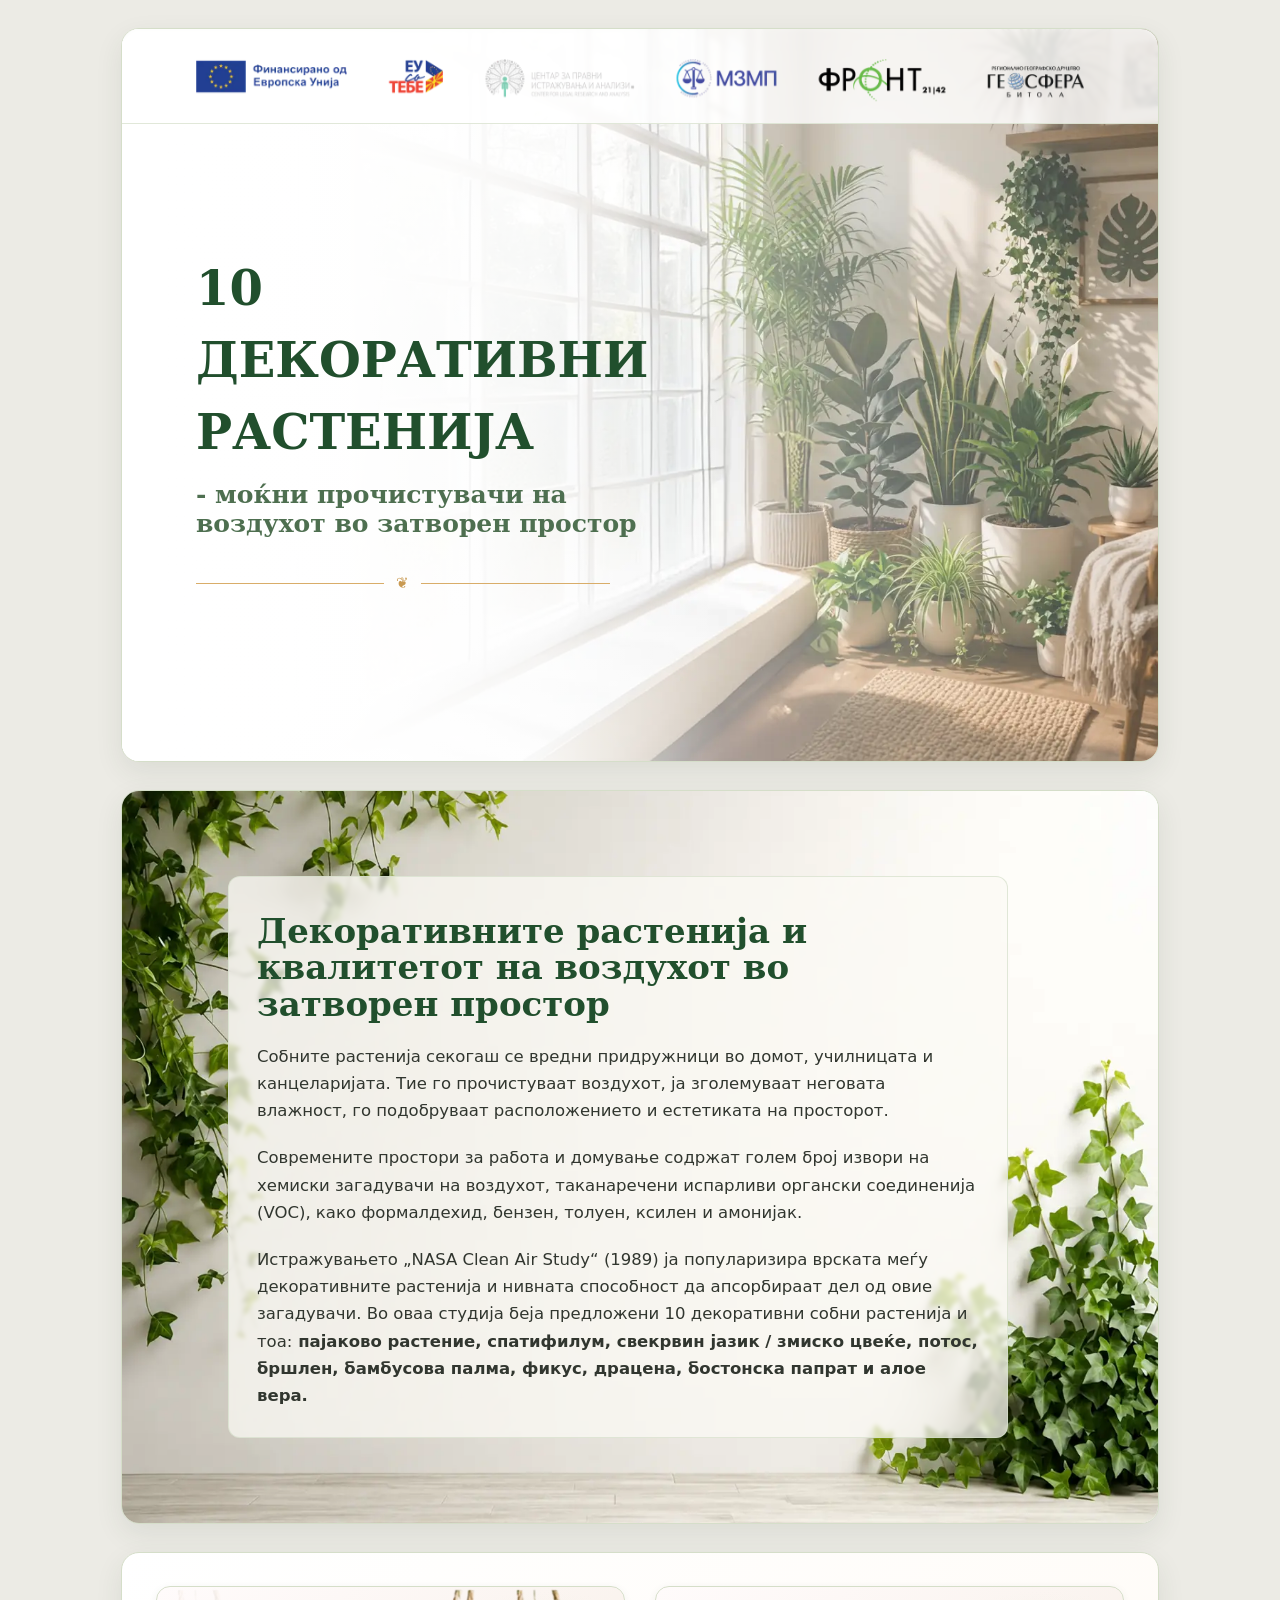
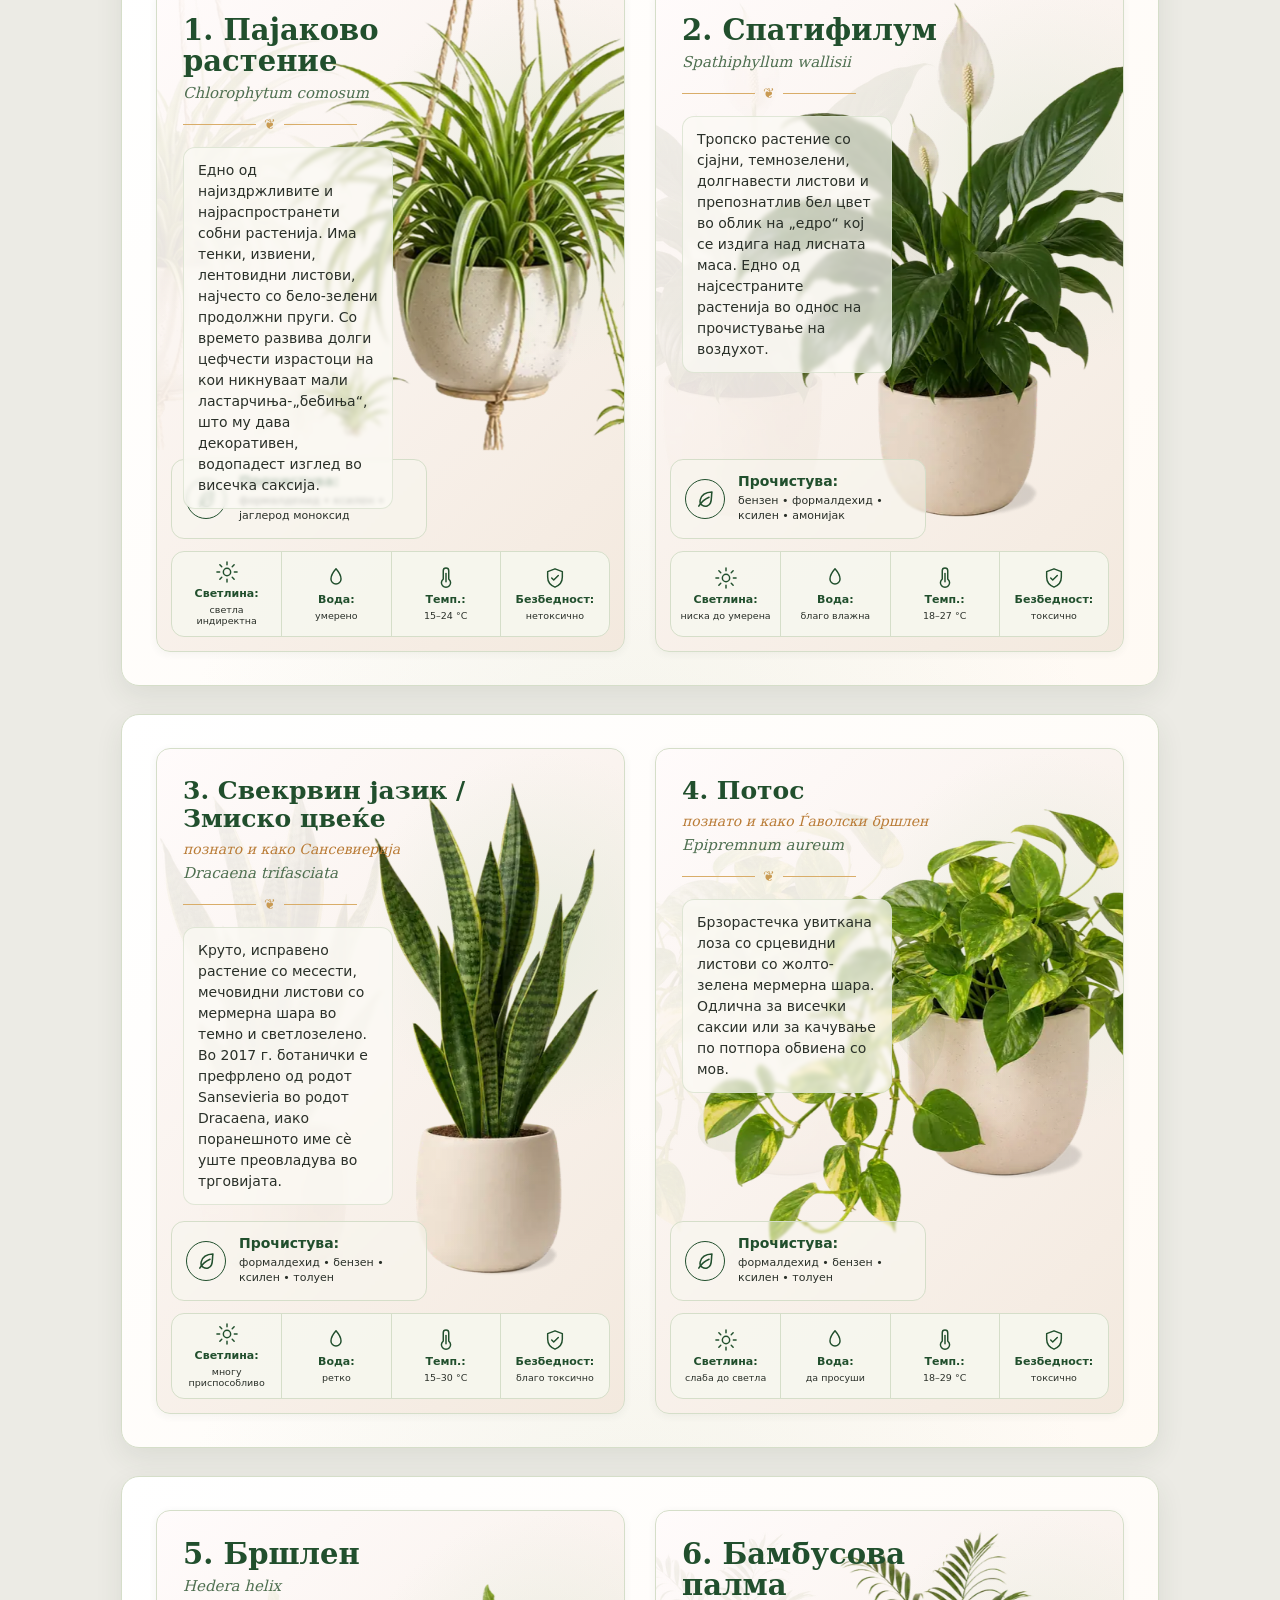
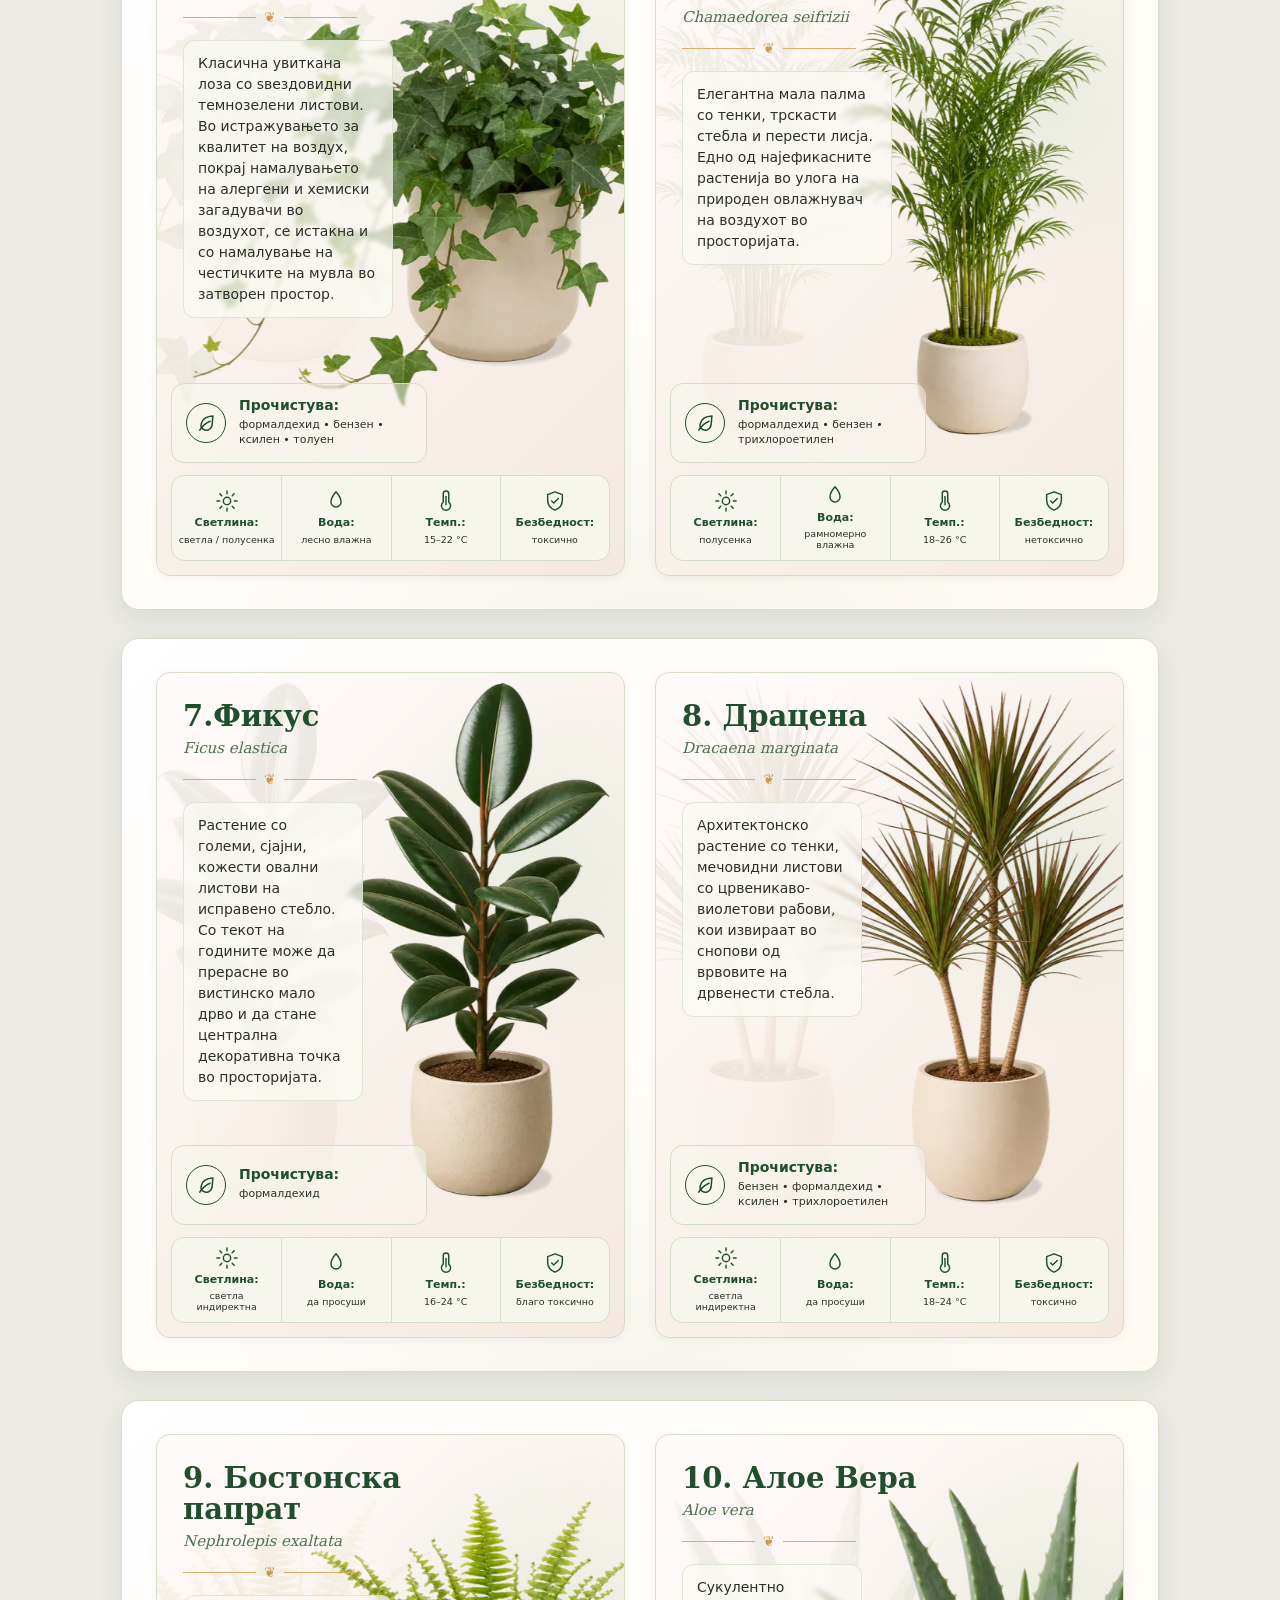
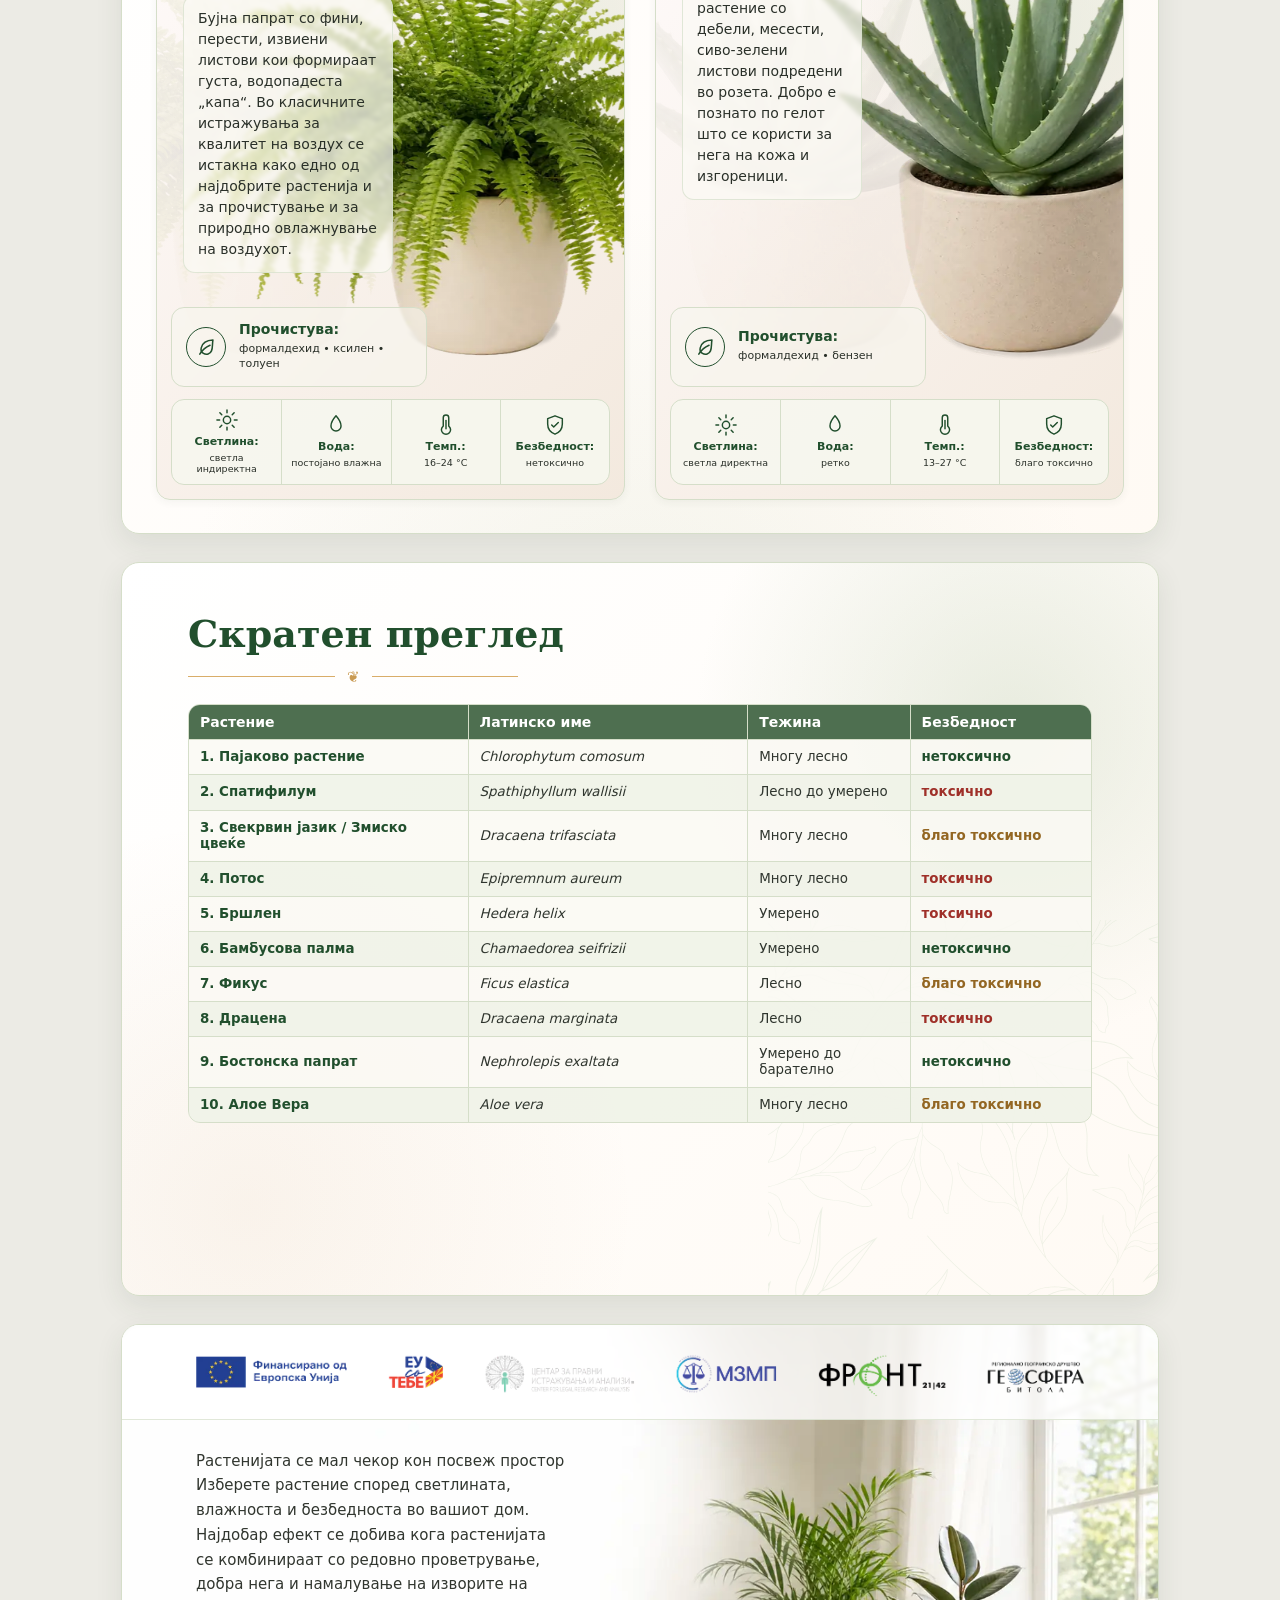
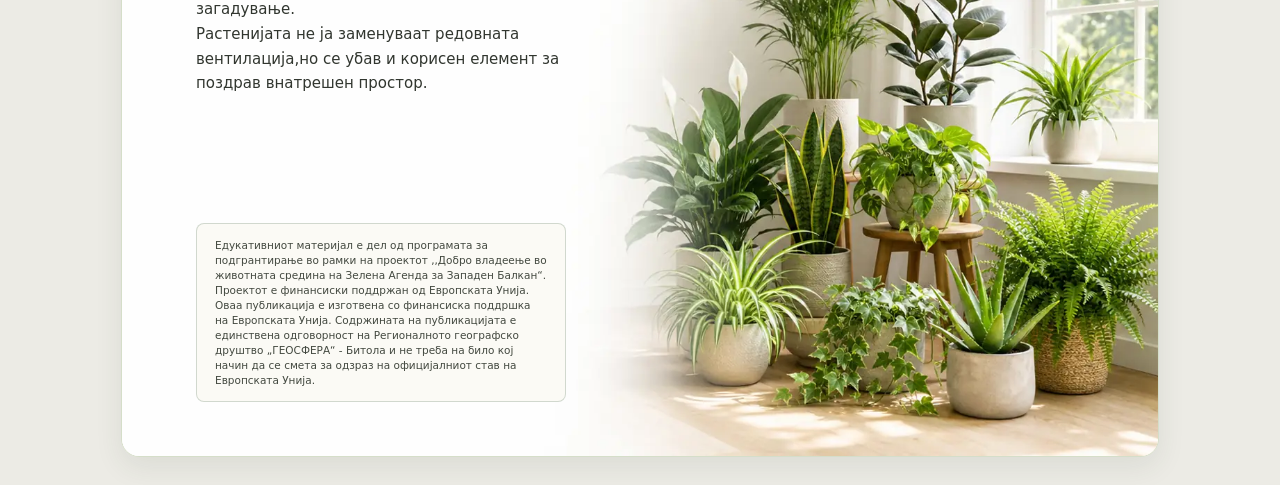
==== commit b94864c3: "fixed wording" ====
--- a/index.html
+++ b/index.html
@@ -86,7 +86,7 @@
           Истражувањето „NASA Clean Air Study“ (1989) ја популаризира врската
           меѓу декоративните растенија и нивната способност да апсорбираат дел
           од овие загадувачи. Во оваа студија беја предложени 10 декоративни собни растенија и тоа:<b> пајаково растение, спатифилум, свекрвин јазик / змиско цвеќе, потос, бршлен, бамбусова палма, фикус, драцена, бостонска папрат и алое вера.</b> 
-          но се убав и корисен елемент за поздрав внатрешен простор.
+        
         </p>
         </div>
       </div>
@@ -971,7 +971,7 @@
           дом. Најдобар ефект се добива кога растенијата се комбинираат со
           редовно проветрување, добра нега и намалување на изворите на загадување.
         
-         <br/>Растенијата не ја заменуваат редовната вентилација,
+         <br/>Растенијата не ја заменуваат редовната вентилација,но се убав и корисен елемент за поздрав внатрешен простор.
         <p class="funding-disclaimer">Едукативниот материјал е дел од програмата за подгрантирање во рамки на проектот ,,Добро владеење во животната средина на Зелена Агенда за Западен Балкан“. Проектот е финансиски поддржан од Европската Унија. Оваа публикација е изготвена со финансиска поддршка на Европската Унија. Содржината на публикацијата е единствена одговорност на Регионалното географско друштво „ГЕОСФЕРА“ - Битола и не треба на било кој начин да се смета за одзраз на официјалниот став на Европската Унија.</p>
       </div>
     
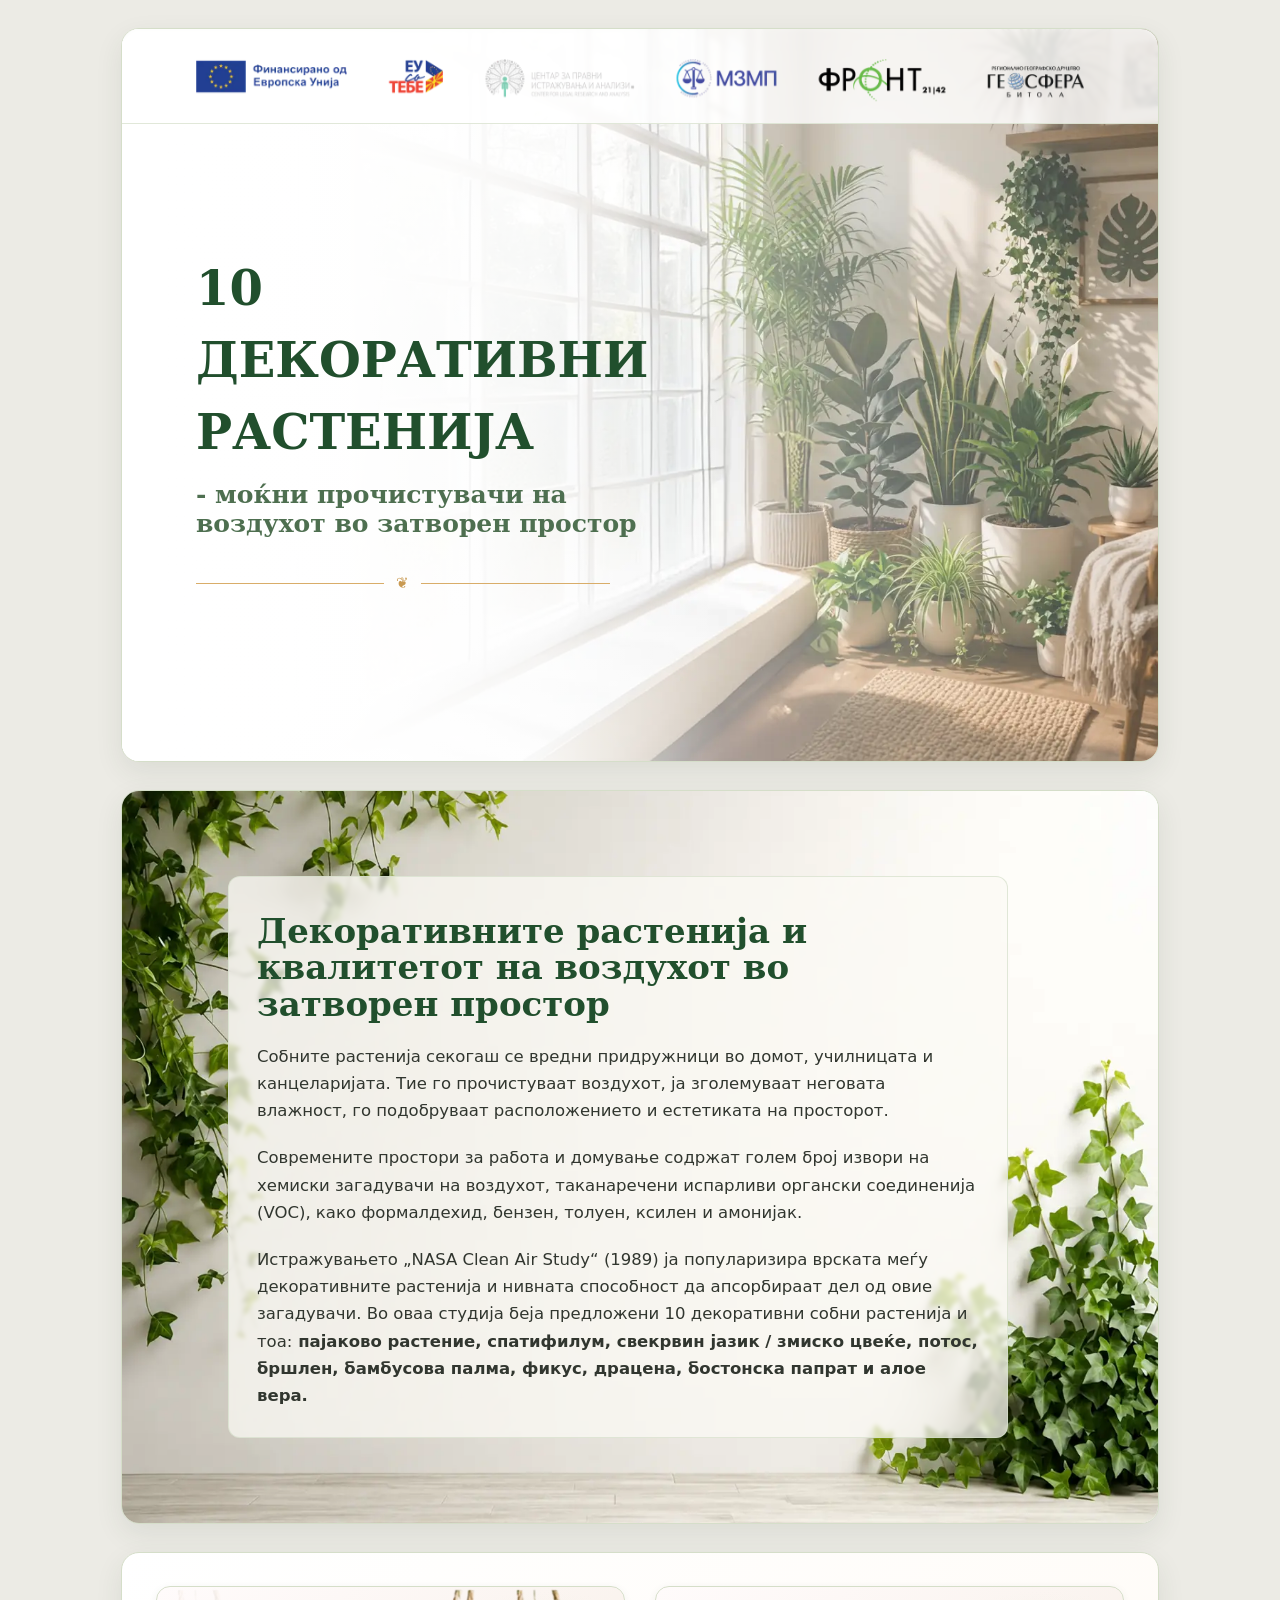
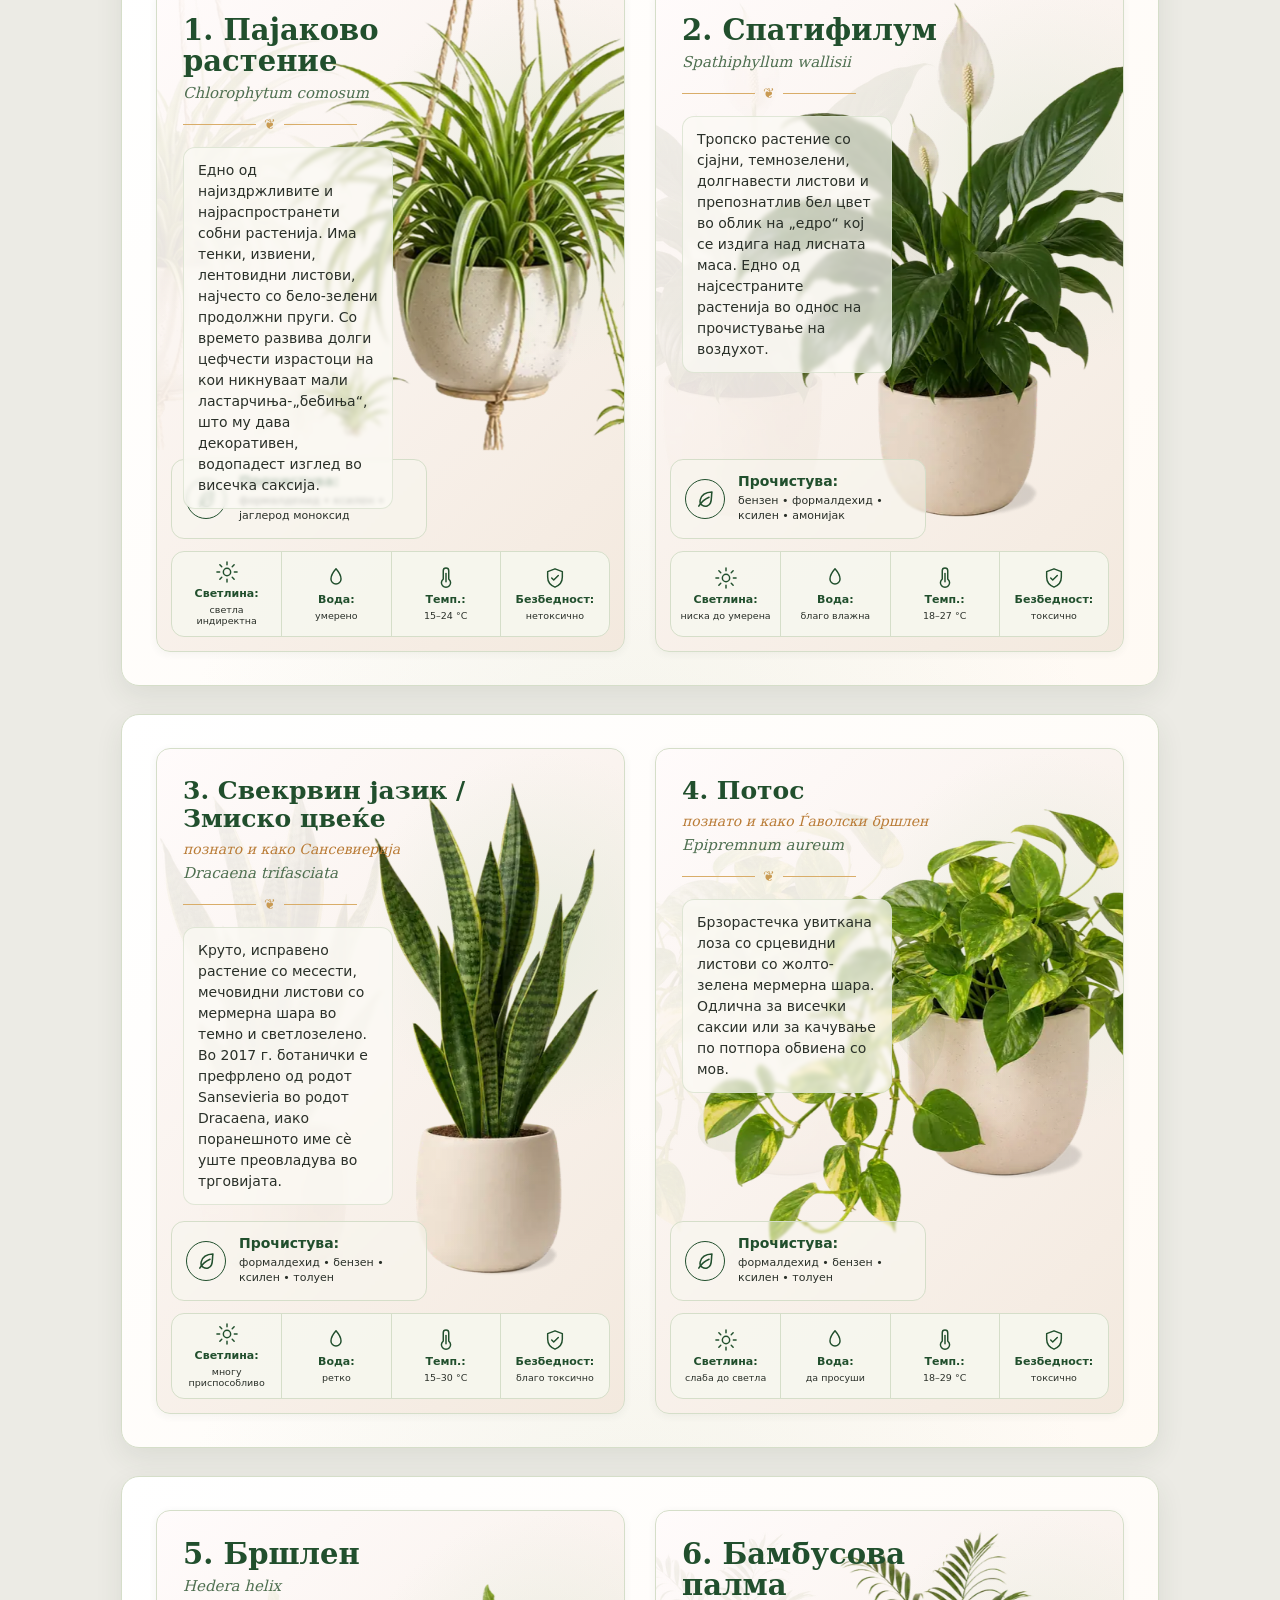
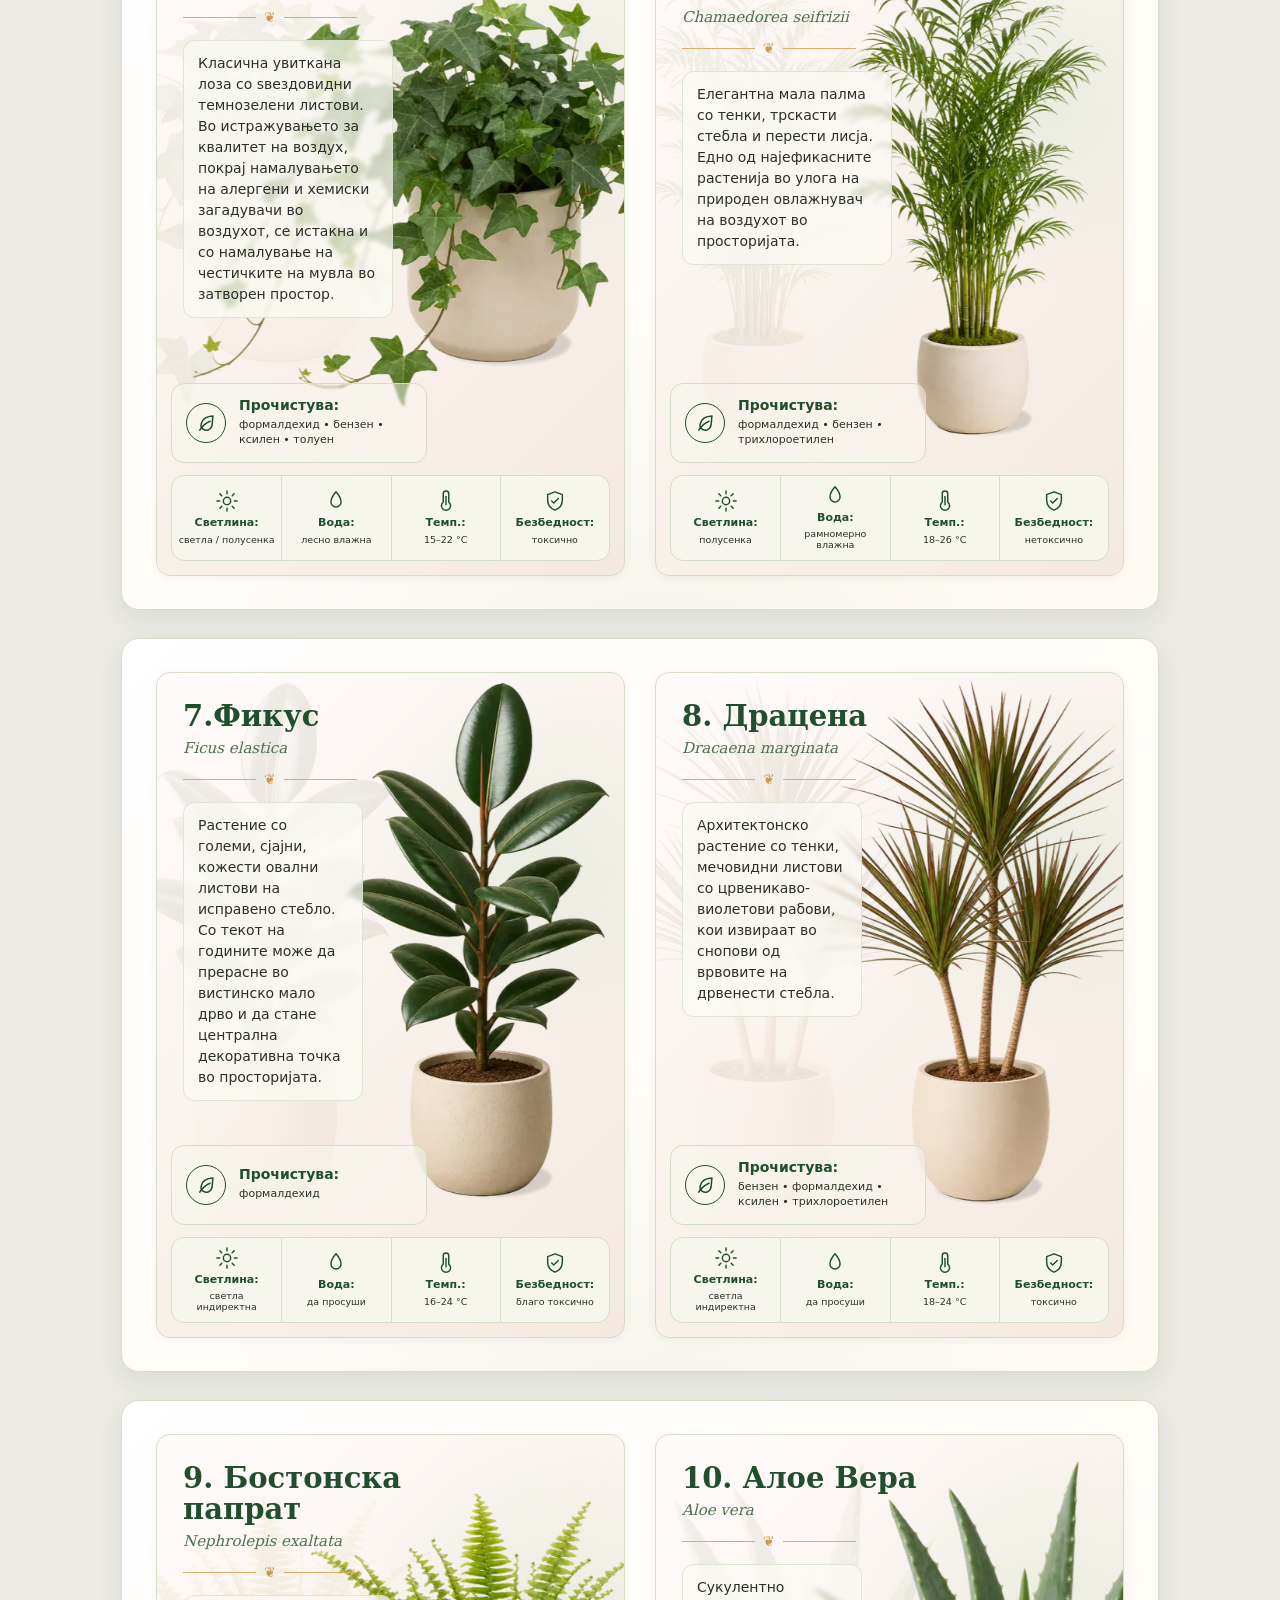
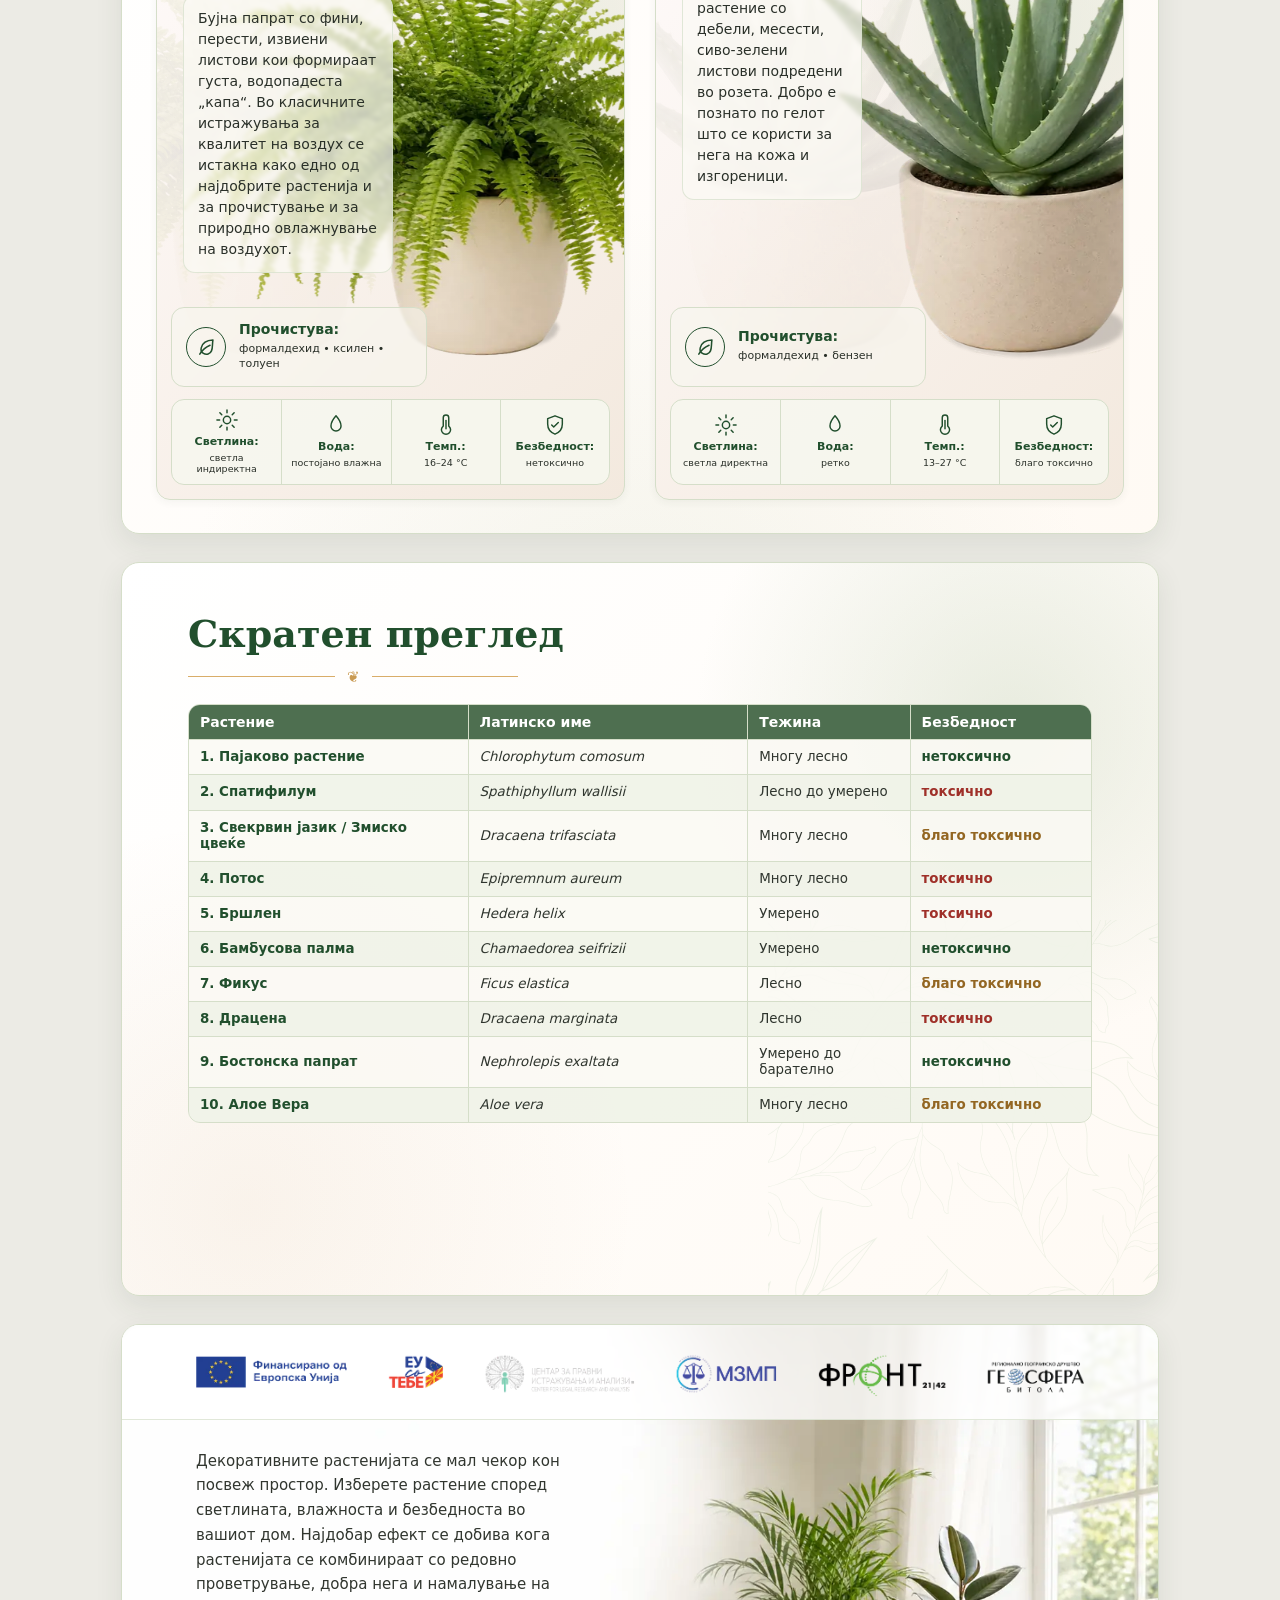
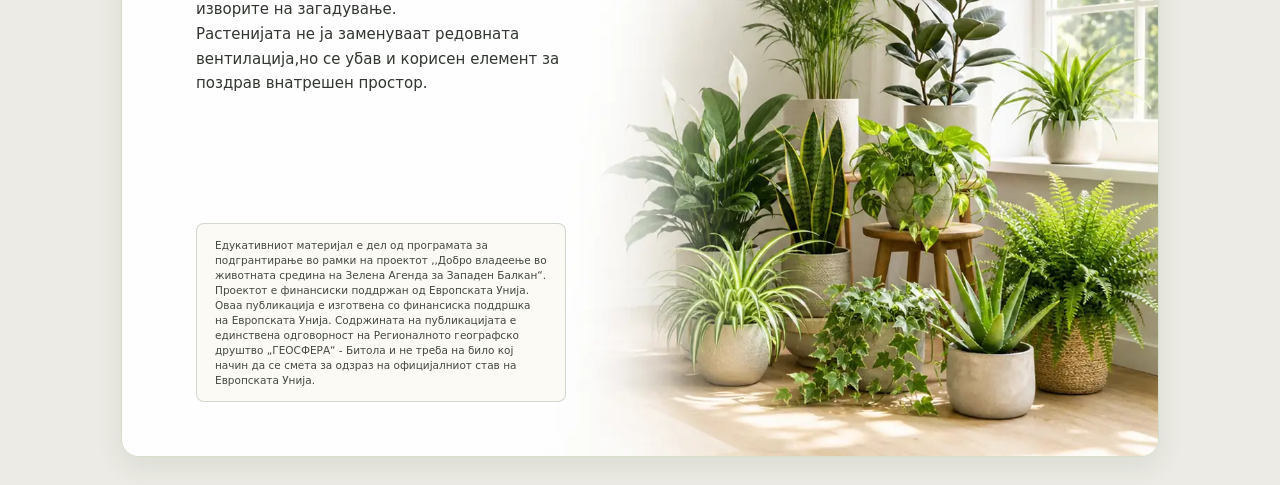
==== commit ac5a79ab: "dekorativnite rastenia spelling" ====
--- a/index.html
+++ b/index.html
@@ -966,7 +966,7 @@
 
       <div class="closing-page__content">
         <p>
-          Растенијата се мал чекор кон посвеж простор
+          Декоративните растенијата се мал чекор кон посвеж простор.
           Изберете растение според светлината, влажноста и безбедноста во вашиот
           дом. Најдобар ефект се добива кога растенијата се комбинираат со
           редовно проветрување, добра нега и намалување на изворите на загадување.
